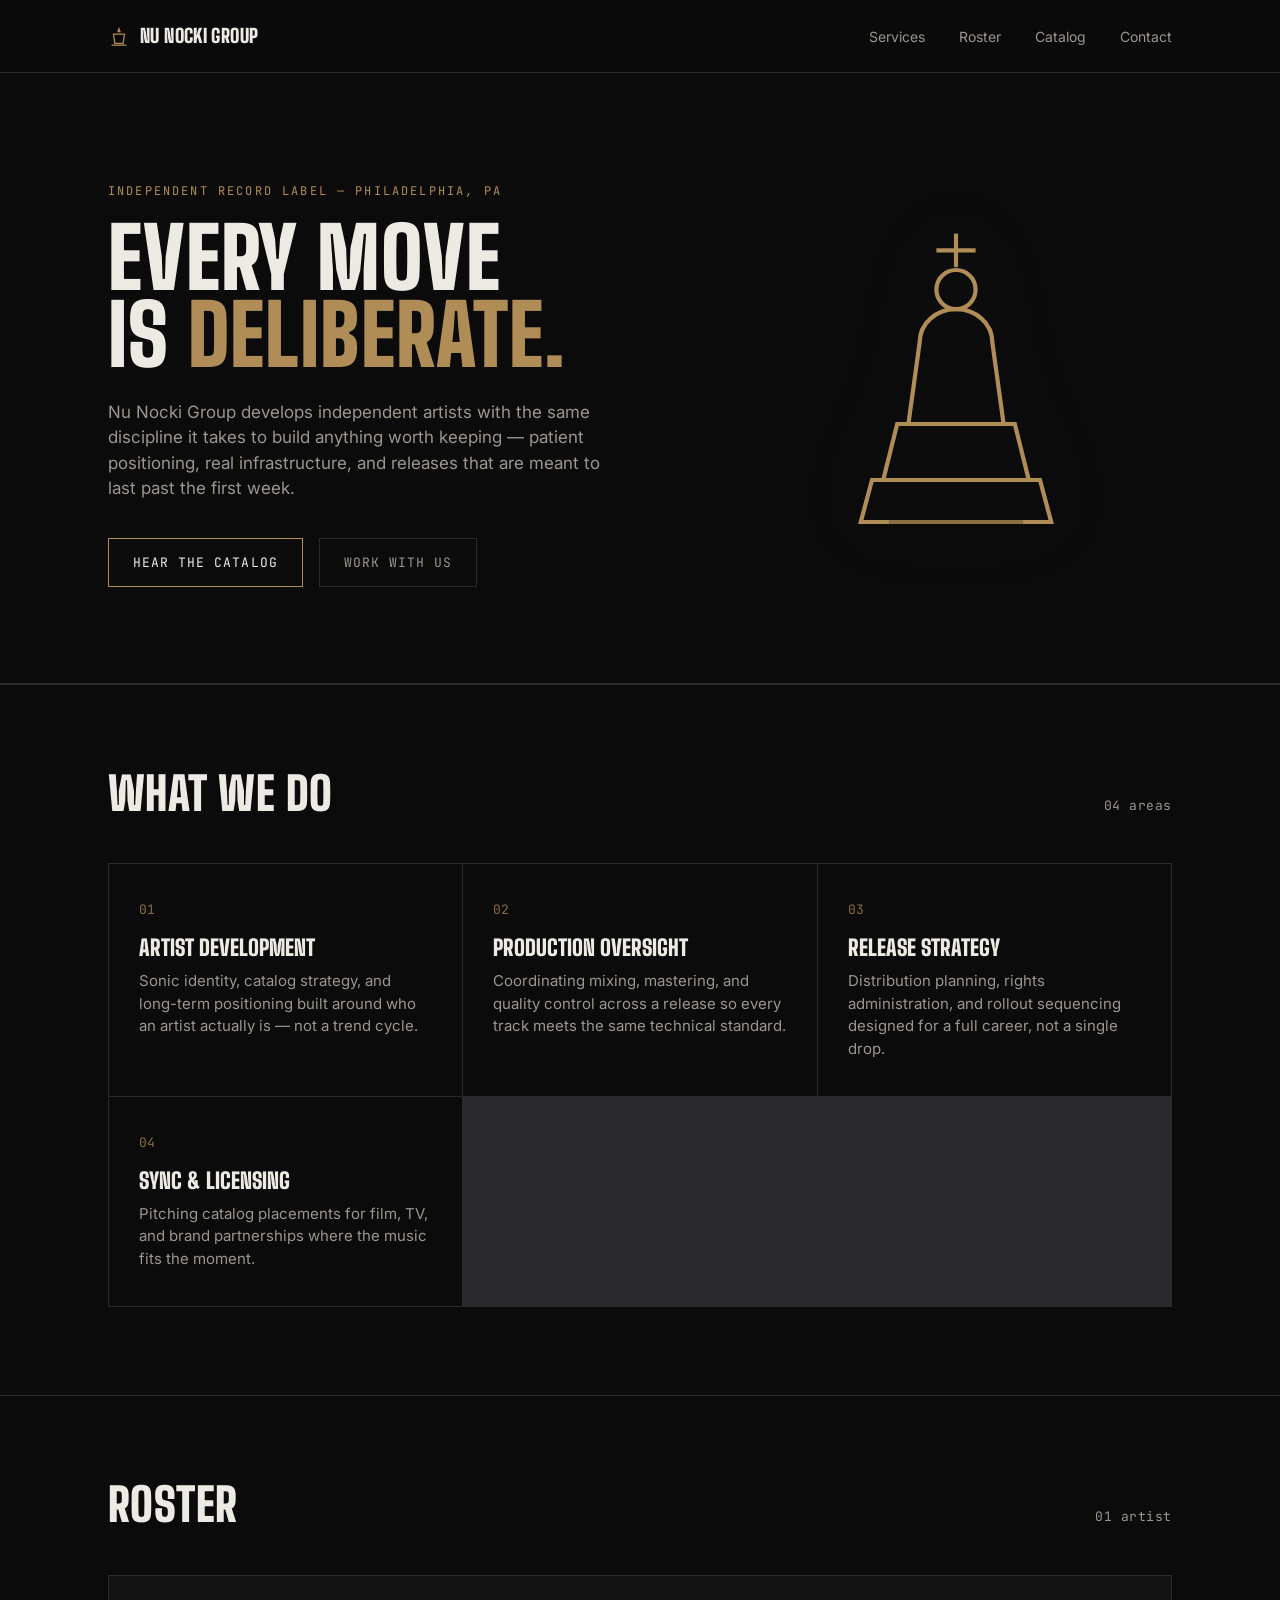
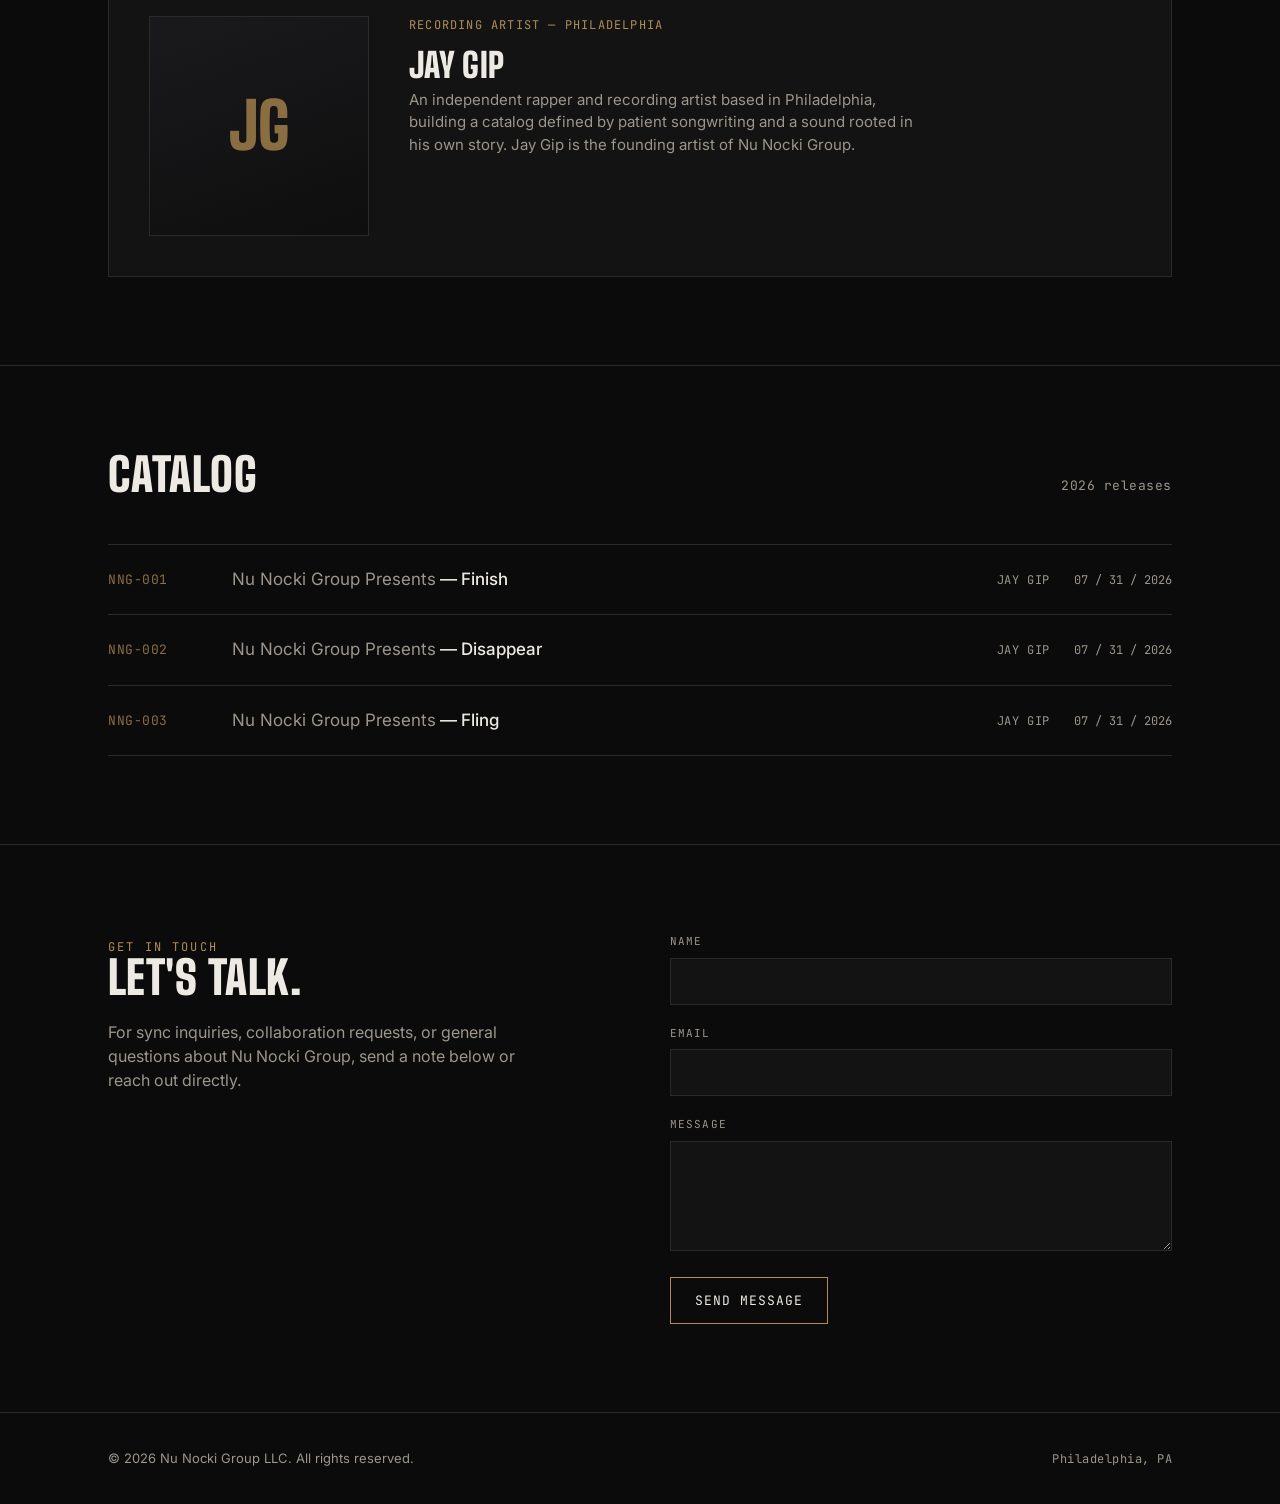
==== index.html @ f6555e81 "Rename nunockigroup.html to index.html" ====
<!DOCTYPE html>
<html lang="en">
<head>
<meta charset="UTF-8">
<meta name="viewport" content="width=device-width, initial-scale=1.0">
<title>Nu Nocki Group — Independent Record Label, Philadelphia</title>
<meta name="description" content="Nu Nocki Group is an independent record label based in Philadelphia, providing artist development, production oversight, release strategy, and sync licensing for independent hip-hop artists.">
<link rel="preconnect" href="https://fonts.googleapis.com">
<link rel="preconnect" href="https://fonts.gstatic.com" crossorigin>
<link href="https://fonts.googleapis.com/css2?family=Big+Shoulders+Display:wght@600;800;900&family=Inter:wght@400;500;600&family=JetBrains+Mono:wght@400;500&display=swap" rel="stylesheet">
<style>
  :root{
    --bg:#0b0b0c;
    --bg-raise:#131314;
    --ink:#ede9e3;
    --ink-dim:#9c968c;
    --brass:#b08d57;
    --brass-dim:#8a6e42;
    --blood:#7a1f24;
    --line:#2a2a2c;
    --max:1120px;
  }

  *{margin:0;padding:0;box-sizing:border-box;}

  html{scroll-behavior:smooth;}

  body{
    background:var(--bg);
    color:var(--ink);
    font-family:'Inter',sans-serif;
    line-height:1.5;
    -webkit-font-smoothing:antialiased;
  }

  @media (prefers-reduced-motion: reduce){
    html{scroll-behavior:auto;}
    *{animation-duration:0.01ms !important; animation-iteration-count:1 !important; transition-duration:0.01ms !important;}
  }

  a{color:inherit; text-decoration:none;}

  .wrap{max-width:var(--max); margin:0 auto; padding:0 28px;}

  .mono{font-family:'JetBrains Mono',monospace; letter-spacing:0.04em;}

  .eyebrow{
    font-family:'JetBrains Mono',monospace;
    font-size:12px;
    letter-spacing:0.18em;
    text-transform:uppercase;
    color:var(--brass);
  }

  h1,h2,h3{
    font-family:'Big Shoulders Display',sans-serif;
    font-weight:900;
    letter-spacing:0.01em;
    text-transform:uppercase;
    line-height:0.92;
  }

  /* ---------- NAV ---------- */
  header{
    position:sticky; top:0; z-index:50;
    background:rgba(11,11,12,0.88);
    backdrop-filter:blur(8px);
    border-bottom:1px solid var(--line);
  }
  nav.wrap{
    display:flex; align-items:center; justify-content:space-between;
    height:72px;
  }
  .mark{
    display:flex; align-items:center; gap:10px;
    font-family:'Big Shoulders Display',sans-serif;
    font-weight:900;
    font-size:19px;
    letter-spacing:0.02em;
    text-transform:uppercase;
  }
  .mark svg{width:22px; height:22px; flex-shrink:0;}
  .navlinks{display:flex; gap:34px; font-size:14px;}
  .navlinks a{
    color:var(--ink-dim);
    transition:color 0.2s ease;
    position:relative;
  }
  .navlinks a:hover, .navlinks a:focus-visible{color:var(--ink);}
  .navlinks a:focus-visible{outline:2px solid var(--brass); outline-offset:4px; border-radius:2px;}
  @media (max-width:720px){ .navlinks{display:none;} }

  /* ---------- HERO ---------- */
  .hero{
    position:relative;
    padding:104px 0 96px;
    overflow:hidden;
    border-bottom:1px solid var(--line);
  }
  .hero-grid{
    display:grid;
    grid-template-columns:1.15fr 0.85fr;
    gap:48px;
    align-items:center;
  }
  @media (max-width:860px){ .hero-grid{grid-template-columns:1fr;} }

  .hero h1{
    font-size:clamp(44px,7vw,84px);
    margin:18px 0 26px;
  }
  .hero h1 .accent{color:var(--brass);}

  .hero p{
    max-width:46ch;
    color:var(--ink-dim);
    font-size:17px;
  }

  .hero-cta{
    display:flex; gap:16px; margin-top:36px; flex-wrap:wrap;
  }
  .btn{
    font-family:'JetBrains Mono',monospace;
    font-size:13px;
    letter-spacing:0.08em;
    text-transform:uppercase;
    padding:14px 24px;
    border:1px solid var(--brass);
    color:var(--ink);
    background:transparent;
    transition:background 0.2s ease, color 0.2s ease;
    display:inline-block;
  }
  .btn:hover, .btn:focus-visible{background:var(--brass); color:var(--bg);}
  .btn:focus-visible{outline:2px solid var(--ink); outline-offset:3px;}
  .btn.ghost{border-color:var(--line); color:var(--ink-dim);}
  .btn.ghost:hover, .btn.ghost:focus-visible{background:var(--bg-raise); color:var(--ink); border-color:var(--ink-dim);}

  /* King glyph - signature element */
  .king-wrap{
    display:flex; align-items:center; justify-content:center;
    position:relative;
  }
  .king-wrap svg{
    width:100%; max-width:280px; height:auto;
    filter:drop-shadow(0 0 40px rgba(176,141,87,0.15));
  }
  .king-piece{
    transform-origin:50% 92%;
    animation:settle 1.4s cubic-bezier(.2,.9,.25,1) both;
  }
  @keyframes settle{
    0%{ transform:rotate(-14deg) translateY(-6px); opacity:0; }
    100%{ transform:rotate(0deg) translateY(0); opacity:1; }
  }

  /* ---------- SECTION SCAFFOLD ---------- */
  section{padding:88px 0;}
  section + section{border-top:1px solid var(--line);}
  .section-head{
    display:flex; justify-content:space-between; align-items:flex-end;
    margin-bottom:48px; gap:24px; flex-wrap:wrap;
  }
  .section-head h2{font-size:clamp(30px,4vw,46px);}
  .section-head .count{
    font-family:'JetBrains Mono',monospace;
    font-size:13px;
    color:var(--ink-dim);
  }

  /* ---------- SERVICES ---------- */
  .services{
    display:grid;
    grid-template-columns:repeat(3,1fr);
    gap:1px;
    background:var(--line);
    border:1px solid var(--line);
  }
  @media (max-width:760px){ .services{grid-template-columns:1fr;} }
  .service{
    background:var(--bg);
    padding:36px 30px;
  }
  .service .num{
    font-family:'JetBrains Mono',monospace;
    color:var(--brass-dim);
    font-size:13px;
    display:block;
    margin-bottom:18px;
  }
  .service h3{
    font-size:22px;
    margin-bottom:12px;
    letter-spacing:0;
  }
  .service p{color:var(--ink-dim); font-size:15px;}

  /* ---------- ROSTER ---------- */
  .roster-card{
    display:grid;
    grid-template-columns:220px 1fr;
    gap:40px;
    align-items:start;
    padding:40px;
    background:var(--bg-raise);
    border:1px solid var(--line);
  }
  @media (max-width:680px){ .roster-card{grid-template-columns:1fr;} }
  .avatar{
    width:100%;
    aspect-ratio:1;
    background:linear-gradient(160deg,#1a1a1c,#0e0e0f);
    border:1px solid var(--line);
    display:flex; align-items:center; justify-content:center;
  }
  .avatar span{
    font-family:'Big Shoulders Display',sans-serif;
    font-weight:900;
    font-size:64px;
    color:var(--brass-dim);
  }
  .roster-card h3{font-size:34px; margin-bottom:8px;}
  .roster-tag{
    font-family:'JetBrains Mono',monospace;
    font-size:12px;
    color:var(--brass);
    letter-spacing:0.1em;
    text-transform:uppercase;
    margin-bottom:16px;
    display:block;
  }
  .roster-card p{color:var(--ink-dim); font-size:15px; max-width:56ch;}

  /* ---------- CATALOG ---------- */
  .catalog-row{
    display:grid;
    grid-template-columns:100px 1fr auto auto;
    gap:24px;
    align-items:center;
    padding:22px 0;
    border-bottom:1px solid var(--line);
  }
  .catalog-row:first-of-type{border-top:1px solid var(--line);}
  @media (max-width:640px){
    .catalog-row{grid-template-columns:1fr; gap:6px; padding:20px 0;}
    .catalog-row .cat-num{order:1;}
    .catalog-row .cat-title{order:2;}
    .catalog-row .cat-meta{order:3;}
    .catalog-row .cat-date{order:4;}
  }
  .cat-num{
    font-family:'JetBrains Mono',monospace;
    color:var(--brass-dim);
    font-size:13px;
  }
  .cat-title{font-size:17px; font-weight:500;}
  .cat-title .presents{color:var(--ink-dim); font-weight:400;}
  .cat-meta{
    font-family:'JetBrains Mono',monospace;
    font-size:12px;
    color:var(--ink-dim);
    text-transform:uppercase;
    letter-spacing:0.05em;
  }
  .cat-date{
    font-family:'JetBrains Mono',monospace;
    font-size:12px;
    color:var(--ink-dim);
    white-space:nowrap;
  }

  /* ---------- CONTACT ---------- */
  .contact-inner{
    display:grid;
    grid-template-columns:1fr 1fr;
    gap:60px;
  }
  @media (max-width:760px){ .contact-inner{grid-template-columns:1fr;} }
  .contact-inner h2{font-size:clamp(30px,4vw,46px); margin-bottom:20px;}
  .contact-inner > div:first-child p{color:var(--ink-dim); max-width:44ch;}
  .field{margin-bottom:20px;}
  .field label{
    display:block;
    font-family:'JetBrains Mono',monospace;
    font-size:11px;
    letter-spacing:0.1em;
    text-transform:uppercase;
    color:var(--ink-dim);
    margin-bottom:8px;
  }
  .field input, .field textarea{
    width:100%;
    background:var(--bg-raise);
    border:1px solid var(--line);
    color:var(--ink);
    padding:13px 14px;
    font-family:'Inter',sans-serif;
    font-size:15px;
  }
  .field input:focus, .field textarea:focus{
    outline:none; border-color:var(--brass);
  }
  .field textarea{resize:vertical; min-height:110px;}

  /* ---------- FOOTER ---------- */
  footer{
    border-top:1px solid var(--line);
    padding:36px 0;
  }
  footer .wrap{
    display:flex; justify-content:space-between; align-items:center;
    flex-wrap:wrap; gap:12px;
  }
  footer p{font-size:13px; color:var(--ink-dim);}
  footer .mono{font-size:12px; color:var(--ink-dim);}

  /* scroll reveal */
  .reveal{
    opacity:0; transform:translateY(18px);
    transition:opacity 0.7s ease, transform 0.7s ease;
  }
  .reveal.in{opacity:1; transform:translateY(0);}
</style>
</head>
<body>

<header>
  <nav class="wrap">
    <div class="mark">
      <svg viewBox="0 0 24 24" fill="none" xmlns="http://www.w3.org/2000/svg" aria-hidden="true">
        <path d="M12 2L14 8H10L12 2Z" fill="#b08d57"/>
        <path d="M6 10H18L16.5 20H7.5L6 10Z" stroke="#b08d57" stroke-width="1.4"/>
        <path d="M4 22H20" stroke="#b08d57" stroke-width="1.4"/>
      </svg>
      Nu Nocki Group
    </div>
    <div class="navlinks">
      <a href="#services">Services</a>
      <a href="#roster">Roster</a>
      <a href="#catalog">Catalog</a>
      <a href="#contact">Contact</a>
    </div>
  </nav>
</header>

<section class="hero">
  <div class="wrap hero-grid">
    <div>
      <span class="eyebrow">Independent Record Label — Philadelphia, PA</span>
      <h1>Every move<br>is <span class="accent">deliberate.</span></h1>
      <p>Nu Nocki Group develops independent artists with the same discipline it takes to build anything worth keeping — patient positioning, real infrastructure, and releases that are meant to last past the first week.</p>
      <div class="hero-cta">
        <a href="#catalog" class="btn">Hear the catalog</a>
        <a href="#contact" class="btn ghost">Work with us</a>
      </div>
    </div>
    <div class="king-wrap">
      <svg class="king-piece" viewBox="0 0 200 240" fill="none" xmlns="http://www.w3.org/2000/svg" aria-hidden="true">
        <path d="M100 14V38" stroke="#b08d57" stroke-width="3"/>
        <path d="M86 26H114" stroke="#b08d57" stroke-width="3"/>
        <circle cx="100" cy="54" r="14" stroke="#b08d57" stroke-width="3"/>
        <path d="M74 92C74 78 86 68 100 68C114 68 126 78 126 92L134 150H66L74 92Z" stroke="#b08d57" stroke-width="3"/>
        <path d="M58 150H142L152 190H48L58 150Z" stroke="#b08d57" stroke-width="3"/>
        <path d="M40 190H160L168 220H32L40 190Z" stroke="#b08d57" stroke-width="3"/>
        <path d="M52 220H148" stroke="#8a6e42" stroke-width="3"/>
      </svg>
    </div>
  </div>
</section>

<section id="services">
  <div class="wrap">
    <div class="section-head reveal">
      <h2>What we do</h2>
      <span class="count mono">04 areas</span>
    </div>
    <div class="services reveal">
      <div class="service">
        <span class="num">01</span>
        <h3>Artist Development</h3>
        <p>Sonic identity, catalog strategy, and long-term positioning built around who an artist actually is — not a trend cycle.</p>
      </div>
      <div class="service">
        <span class="num">02</span>
        <h3>Production Oversight</h3>
        <p>Coordinating mixing, mastering, and quality control across a release so every track meets the same technical standard.</p>
      </div>
      <div class="service">
        <span class="num">03</span>
        <h3>Release Strategy</h3>
        <p>Distribution planning, rights administration, and rollout sequencing designed for a full career, not a single drop.</p>
      </div>
      <div class="service">
        <span class="num">04</span>
        <h3>Sync &amp; Licensing</h3>
        <p>Pitching catalog placements for film, TV, and brand partnerships where the music fits the moment.</p>
      </div>
    </div>
  </div>
</section>

<section id="roster">
  <div class="wrap">
    <div class="section-head reveal">
      <h2>Roster</h2>
      <span class="count mono">01 artist</span>
    </div>
    <div class="roster-card reveal">
      <div class="avatar"><span>JG</span></div>
      <div>
        <span class="roster-tag">Recording Artist — Philadelphia</span>
        <h3>Jay Gip</h3>
        <p>An independent rapper and recording artist based in Philadelphia, building a catalog defined by patient songwriting and a sound rooted in his own story. Jay Gip is the founding artist of Nu Nocki Group.</p>
      </div>
    </div>
  </div>
</section>

<section id="catalog">
  <div class="wrap">
    <div class="section-head reveal">
      <h2>Catalog</h2>
      <span class="count mono">2026 releases</span>
    </div>
    <div class="reveal">
      <div class="catalog-row">
        <span class="cat-num mono">NNG-001</span>
        <span class="cat-title"><span class="presents">Nu Nocki Group Presents</span> — Finish</span>
        <span class="cat-meta">Jay Gip</span>
        <span class="cat-date">07 / 31 / 2026</span>
      </div>
      <div class="catalog-row">
        <span class="cat-num mono">NNG-002</span>
        <span class="cat-title"><span class="presents">Nu Nocki Group Presents</span> — Disappear</span>
        <span class="cat-meta">Jay Gip</span>
        <span class="cat-date">07 / 31 / 2026</span>
      </div>
      <div class="catalog-row">
        <span class="cat-num mono">NNG-003</span>
        <span class="cat-title"><span class="presents">Nu Nocki Group Presents</span> — Fling</span>
        <span class="cat-meta">Jay Gip</span>
        <span class="cat-date">07 / 31 / 2026</span>
      </div>
    </div>
  </div>
</section>

<section id="contact">
  <div class="wrap contact-inner">
    <div class="reveal">
      <span class="eyebrow">Get in touch</span>
      <h2>Let's talk.</h2>
      <p>For sync inquiries, collaboration requests, or general questions about Nu Nocki Group, send a note below or reach out directly.</p>
    </div>
    <form class="reveal" onsubmit="event.preventDefault(); this.querySelector('button').textContent='Sent';">
      <div class="field">
        <label for="name">Name</label>
        <input id="name" type="text" required>
      </div>
      <div class="field">
        <label for="email">Email</label>
        <input id="email" type="email" required>
      </div>
      <div class="field">
        <label for="message">Message</label>
        <textarea id="message" required></textarea>
      </div>
      <button type="submit" class="btn">Send message</button>
    </form>
  </div>
</section>

<footer>
  <div class="wrap">
    <p>&copy; 2026 Nu Nocki Group LLC. All rights reserved.</p>
    <span class="mono">Philadelphia, PA</span>
  </div>
</footer>

<script>
  const revealEls = document.querySelectorAll('.reveal');
  const io = new IntersectionObserver((entries) => {
    entries.forEach(e => { if(e.isIntersecting){ e.target.classList.add('in'); io.unobserve(e.target); } });
  }, { threshold: 0.12 });
  revealEls.forEach(el => io.observe(el));
</script>

</body>
</html>
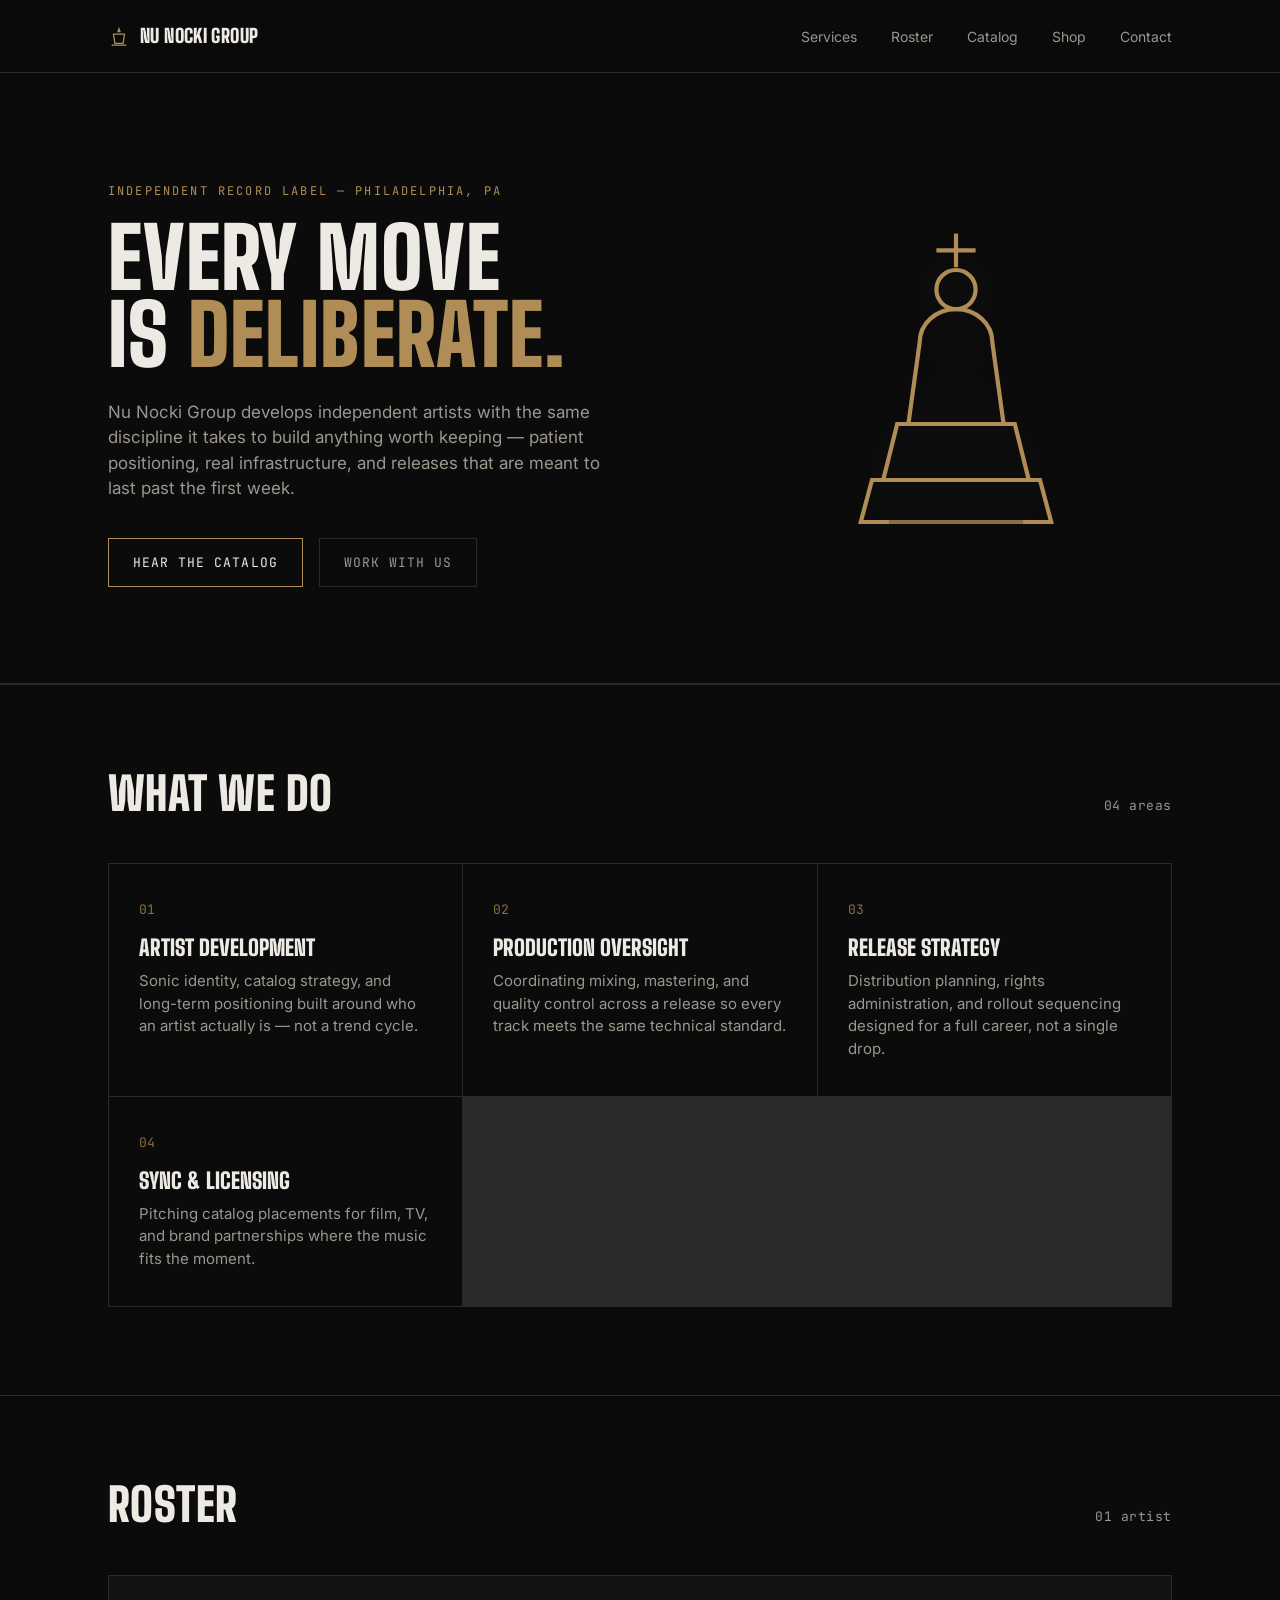
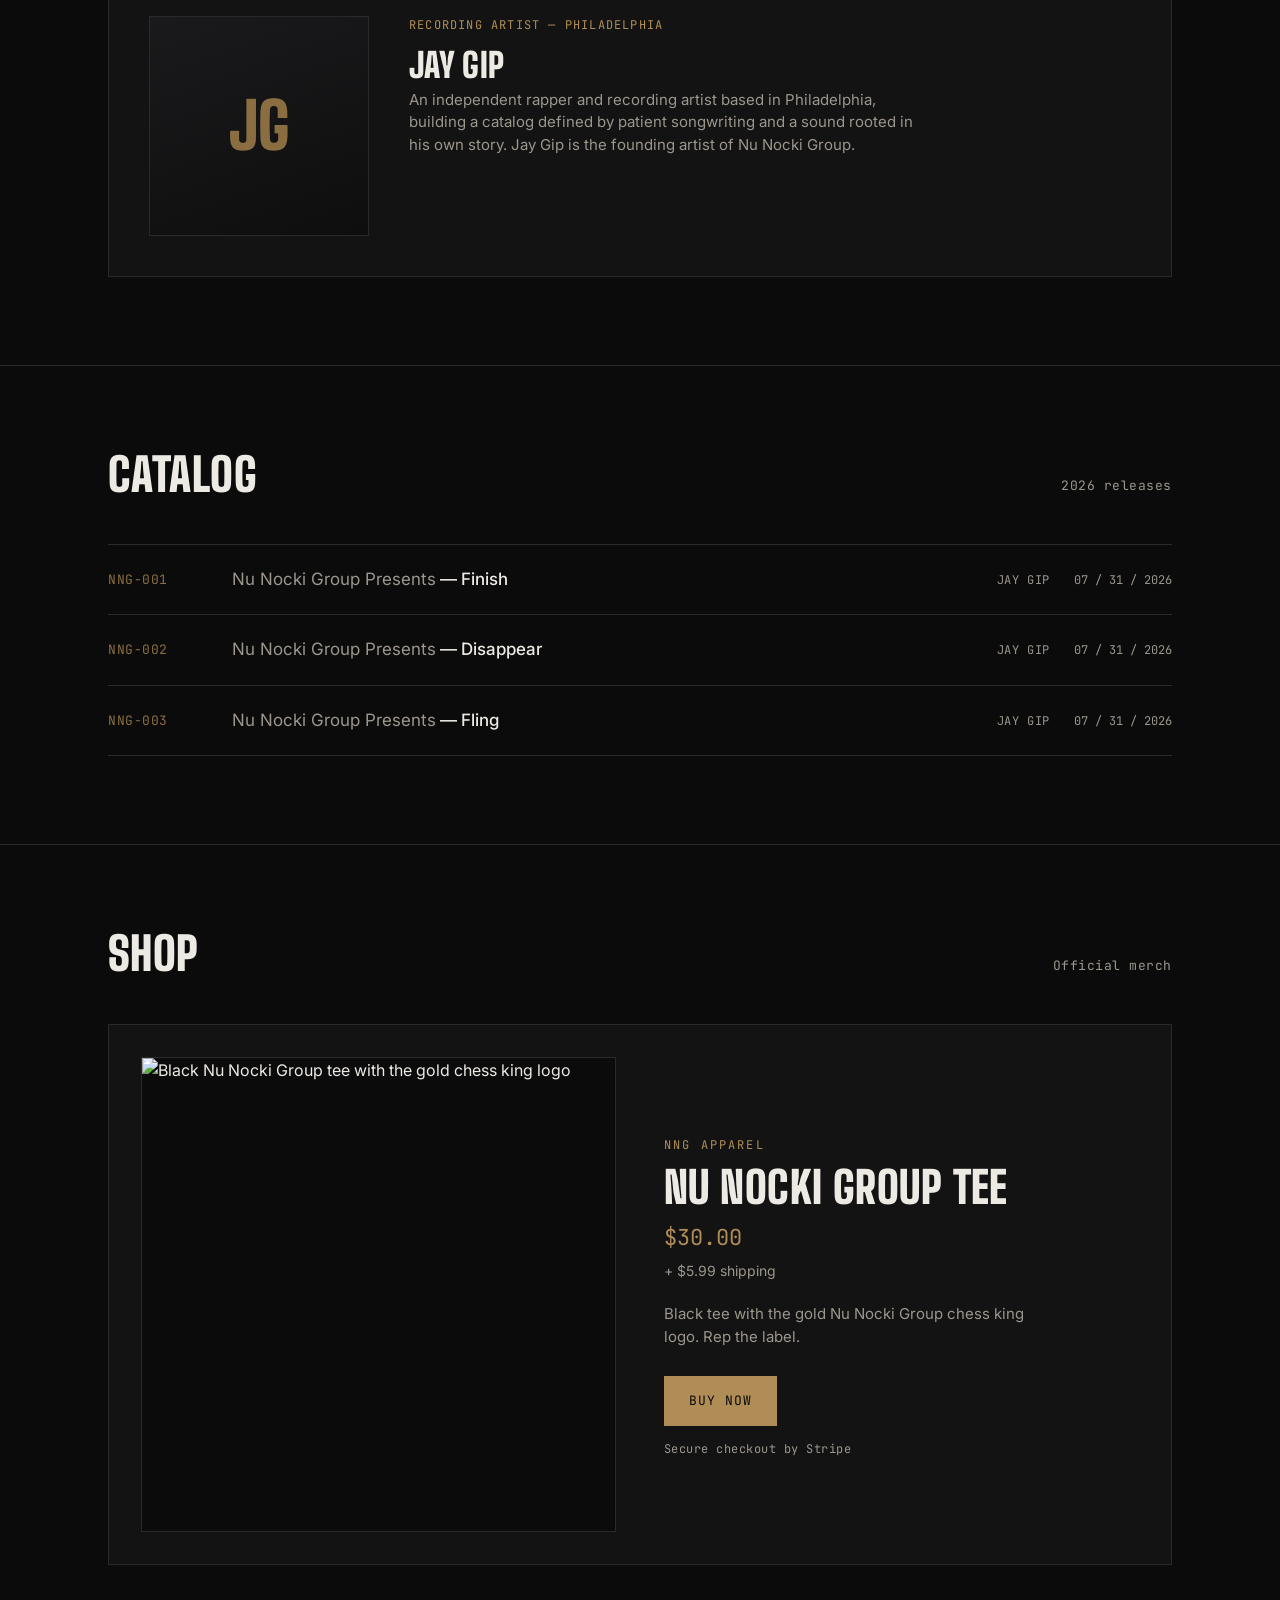
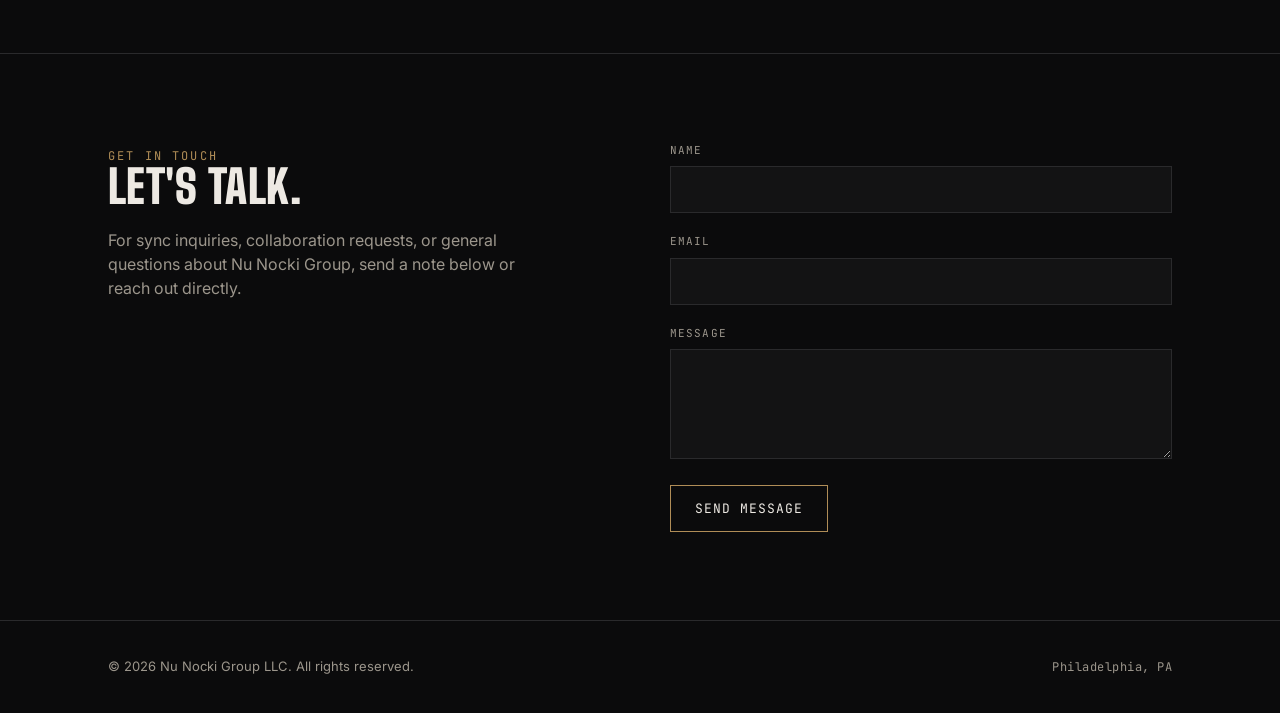
==== commit 42b73f79: "Add Shop section with Nu Nocki Group Tee and Stripe buy button Co-Authored-By: Claude Opus 5.5 <nore" ====
--- a/index.html
+++ b/index.html
@@ -270,6 +270,22 @@
     white-space:nowrap;
   }
 
+  /* ---------- SHOP ---------- */
+  .product{
+    display:grid; grid-template-columns:1fr 1fr; gap:48px; align-items:center;
+    background:var(--bg-raise); border:1px solid var(--line); padding:32px;
+  }
+  @media (max-width:760px){ .product{grid-template-columns:1fr; gap:28px; padding:20px;} }
+  .product-img{aspect-ratio:1/1; background:var(--bg); border:1px solid var(--line); overflow:hidden;}
+  .product-img img{width:100%; height:100%; object-fit:cover; display:block;}
+  .product h3{font-size:clamp(30px,4vw,44px); margin:12px 0 14px;}
+  .product .price{font-family:'JetBrains Mono',monospace; font-size:22px; color:var(--brass); margin-bottom:6px;}
+  .product .ship{color:var(--ink-dim); font-size:14px; margin-bottom:22px;}
+  .product p.desc{color:var(--ink-dim); font-size:15px; max-width:44ch; margin-bottom:28px;}
+  .product .btn{background:var(--brass); color:var(--bg);}
+  .product .btn:hover, .product .btn:focus-visible{background:var(--ink); border-color:var(--ink);}
+  .secure{display:block; margin-top:14px; font-size:12px; color:var(--ink-dim);}
+
   /* ---------- CONTACT ---------- */
   .contact-inner{
     display:grid;
@@ -339,6 +355,7 @@
       <a href="#services">Services</a>
       <a href="#roster">Roster</a>
       <a href="#catalog">Catalog</a>
+      <a href="#shop">Shop</a>
       <a href="#contact">Contact</a>
     </div>
   </nav>
@@ -446,6 +463,29 @@
   </div>
 </section>
 
+<section id="shop">
+  <div class="wrap">
+    <div class="section-head reveal">
+      <h2>Shop</h2>
+      <span class="count mono">Official merch</span>
+    </div>
+    <div class="product reveal">
+      <div class="product-img">
+        <img src="shop/nng-tee.jpg" alt="Black Nu Nocki Group tee with the gold chess king logo" loading="lazy">
+      </div>
+      <div>
+        <span class="eyebrow">NNG Apparel</span>
+        <h3>Nu Nocki Group Tee</h3>
+        <div class="price">$30.00</div>
+        <div class="ship">+ $5.99 shipping</div>
+        <p class="desc">Black tee with the gold Nu Nocki Group chess king logo. Rep the label.</p>
+        <a class="btn" href="https://buy.stripe.com/9B6eVeaRZdkNbvOcCH0x200" target="_blank" rel="noopener">Buy now</a>
+        <span class="secure mono">Secure checkout by Stripe</span>
+      </div>
+    </div>
+  </div>
+</section>
+
 <section id="contact">
   <div class="wrap contact-inner">
     <div class="reveal">
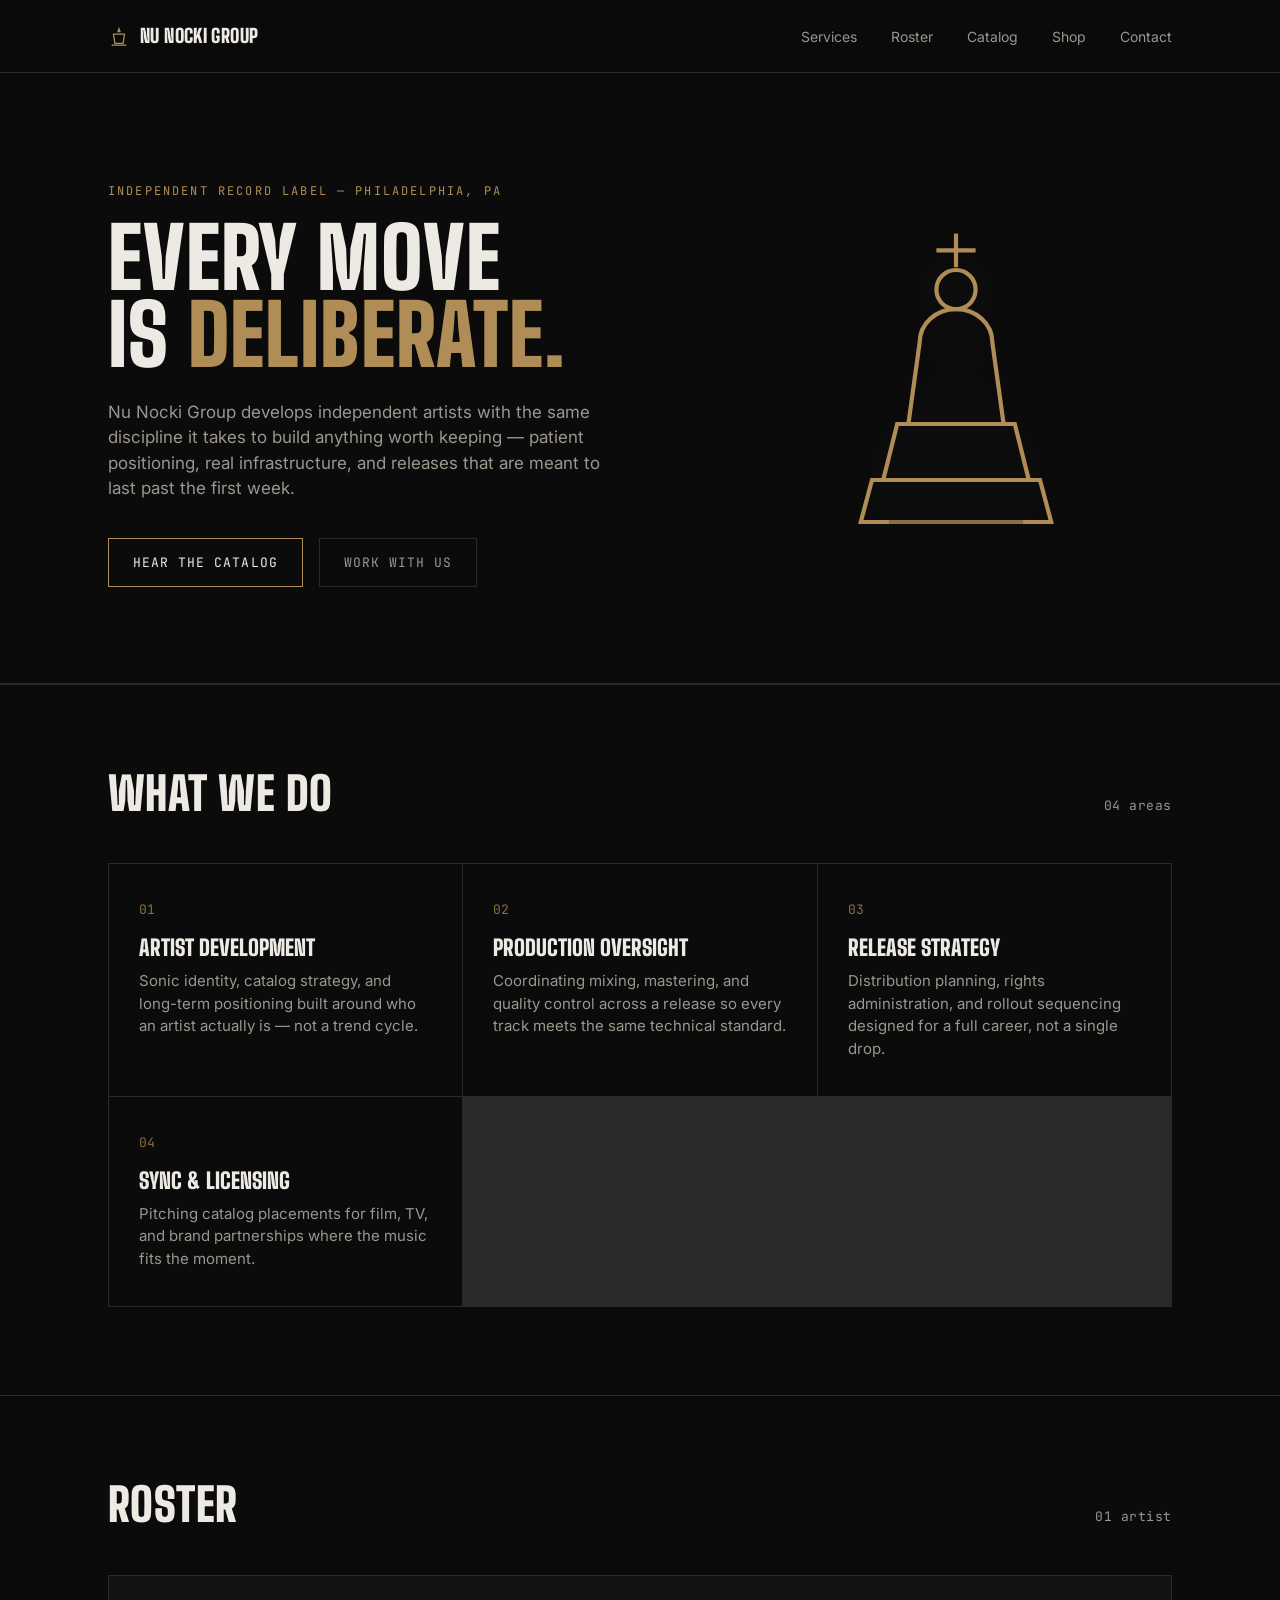
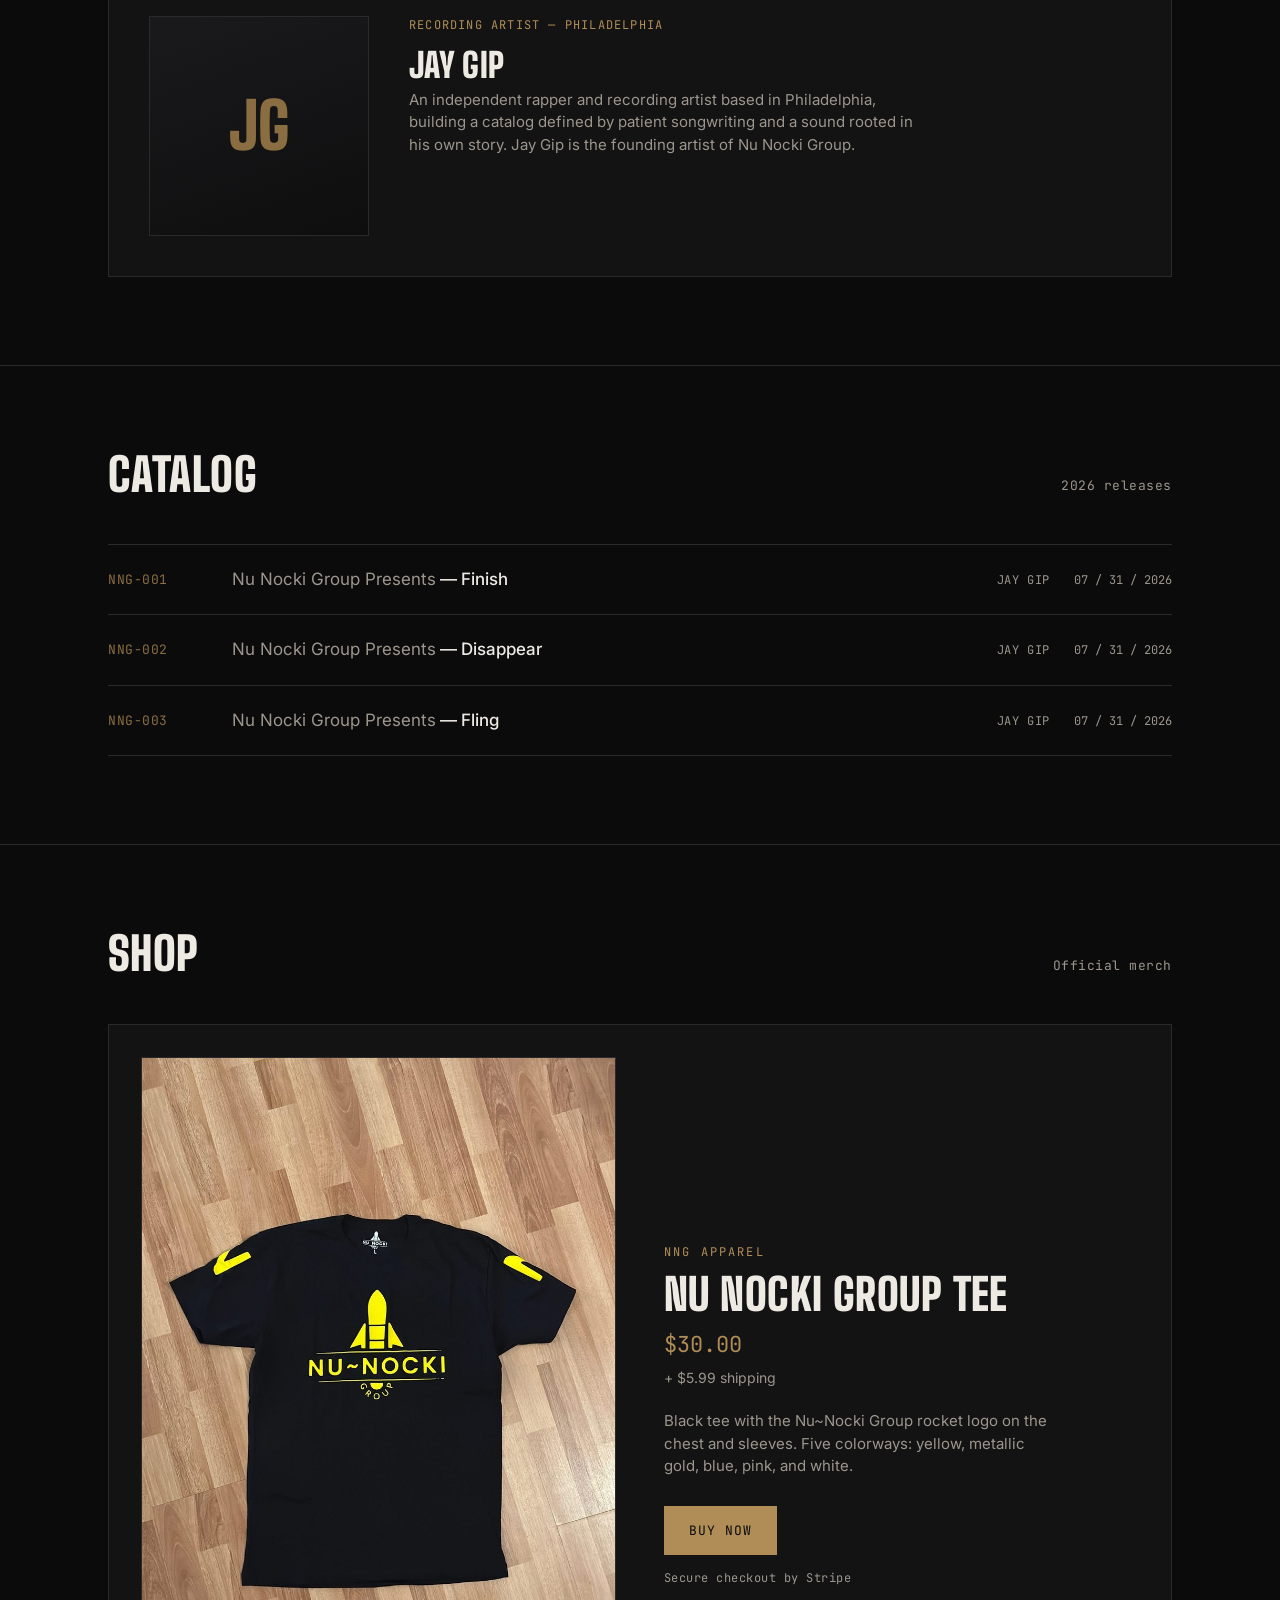
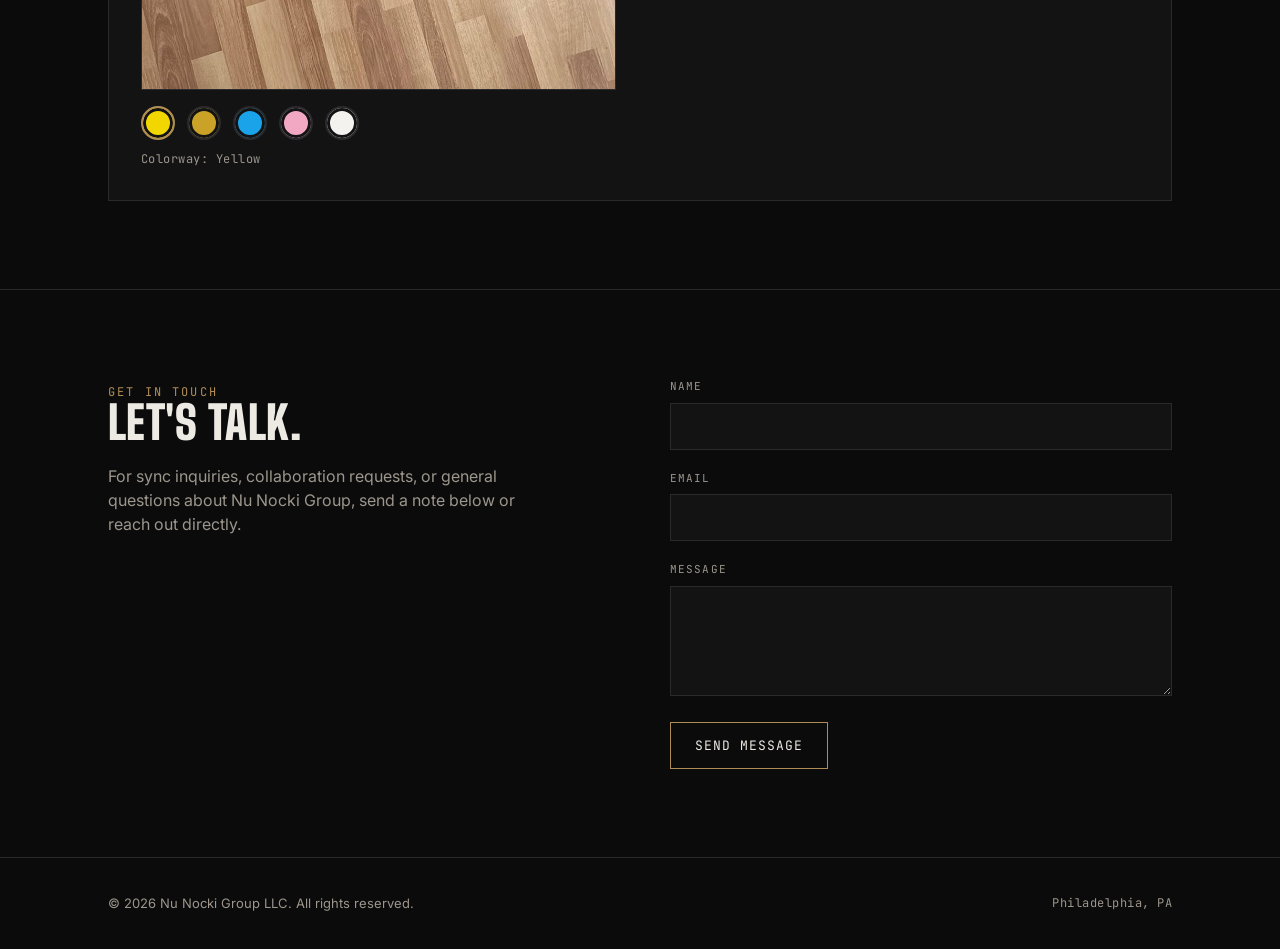
==== commit 91fbf550: "Add shirt photos and colorway picker to Shop Co-Authored-By: Claude Opus 5.5 <noreply@anthropic.com>" ====
--- a/index.html
+++ b/index.html
@@ -276,7 +276,7 @@
     background:var(--bg-raise); border:1px solid var(--line); padding:32px;
   }
   @media (max-width:760px){ .product{grid-template-columns:1fr; gap:28px; padding:20px;} }
-  .product-img{aspect-ratio:1/1; background:var(--bg); border:1px solid var(--line); overflow:hidden;}
+  .product-img{aspect-ratio:3/4; background:var(--bg); border:1px solid var(--line); overflow:hidden;}
   .product-img img{width:100%; height:100%; object-fit:cover; display:block;}
   .product h3{font-size:clamp(30px,4vw,44px); margin:12px 0 14px;}
   .product .price{font-family:'JetBrains Mono',monospace; font-size:22px; color:var(--brass); margin-bottom:6px;}
@@ -284,6 +284,11 @@
   .product p.desc{color:var(--ink-dim); font-size:15px; max-width:44ch; margin-bottom:28px;}
   .product .btn{background:var(--brass); color:var(--bg);}
   .product .btn:hover, .product .btn:focus-visible{background:var(--ink); border-color:var(--ink);}
+  .swatches{display:flex; gap:12px; margin-top:16px; flex-wrap:wrap;}
+  .swatch{width:34px; height:34px; border-radius:50%; background:var(--c); border:2px solid var(--line); cursor:pointer; box-shadow:inset 0 0 0 3px var(--bg-raise); transition:border-color 0.2s ease;}
+  .swatch.on, .swatch:hover{border-color:var(--brass);}
+  .swatch:focus-visible{outline:2px solid var(--ink); outline-offset:3px;}
+  .swatch-label{margin-top:10px; font-size:12px; color:var(--ink-dim);}
   .secure{display:block; margin-top:14px; font-size:12px; color:var(--ink-dim);}
 
   /* ---------- CONTACT ---------- */
@@ -470,15 +475,25 @@
       <span class="count mono">Official merch</span>
     </div>
     <div class="product reveal">
-      <div class="product-img">
-        <img src="shop/nng-tee.jpg" alt="Black Nu Nocki Group tee with the gold chess king logo" loading="lazy">
+      <div class="product-media">
+        <div class="product-img">
+          <img id="teeMain" src="shop/tee-yellow.jpg" alt="Black Nu Nocki Group tee with yellow rocket logo" loading="lazy">
+        </div>
+        <div class="swatches" role="group" aria-label="Colorway">
+          <button type="button" class="swatch on" data-img="shop/tee-yellow.jpg" data-name="Yellow" style="--c:#f2d600" aria-label="Yellow" aria-pressed="true"></button>
+          <button type="button" class="swatch" data-img="shop/tee-gold.jpg" data-name="Metallic Gold" style="--c:#c9a227" aria-label="Metallic Gold" aria-pressed="false"></button>
+          <button type="button" class="swatch" data-img="shop/tee-blue.jpg" data-name="Blue" style="--c:#1aa3e8" aria-label="Blue" aria-pressed="false"></button>
+          <button type="button" class="swatch" data-img="shop/tee-pink.jpg" data-name="Pink" style="--c:#f2a7c3" aria-label="Pink" aria-pressed="false"></button>
+          <button type="button" class="swatch" data-img="shop/tee-white.jpg" data-name="White" style="--c:#f4f2ee" aria-label="White" aria-pressed="false"></button>
+        </div>
+        <div class="swatch-label mono">Colorway: <span id="teeColor">Yellow</span></div>
       </div>
       <div>
         <span class="eyebrow">NNG Apparel</span>
         <h3>Nu Nocki Group Tee</h3>
         <div class="price">$30.00</div>
         <div class="ship">+ $5.99 shipping</div>
-        <p class="desc">Black tee with the gold Nu Nocki Group chess king logo. Rep the label.</p>
+        <p class="desc">Black tee with the Nu~Nocki Group rocket logo on the chest and sleeves. Five colorways: yellow, metallic gold, blue, pink, and white.</p>
         <a class="btn" href="https://buy.stripe.com/9B6eVeaRZdkNbvOcCH0x200" target="_blank" rel="noopener">Buy now</a>
         <span class="secure mono">Secure checkout by Stripe</span>
       </div>
@@ -524,6 +539,15 @@
     entries.forEach(e => { if(e.isIntersecting){ e.target.classList.add('in'); io.unobserve(e.target); } });
   }, { threshold: 0.12 });
   revealEls.forEach(el => io.observe(el));
+  const teeMain = document.getElementById('teeMain');
+  const teeColor = document.getElementById('teeColor');
+  document.querySelectorAll('.swatch').forEach(b => b.addEventListener('click', () => {
+    document.querySelectorAll('.swatch').forEach(x => { x.classList.remove('on'); x.setAttribute('aria-pressed','false'); });
+    b.classList.add('on'); b.setAttribute('aria-pressed','true');
+    teeMain.src = b.dataset.img;
+    teeMain.alt = 'Black Nu Nocki Group tee with ' + b.dataset.name.toLowerCase() + ' rocket logo';
+    teeColor.textContent = b.dataset.name;
+  }));
 </script>
 
 </body>
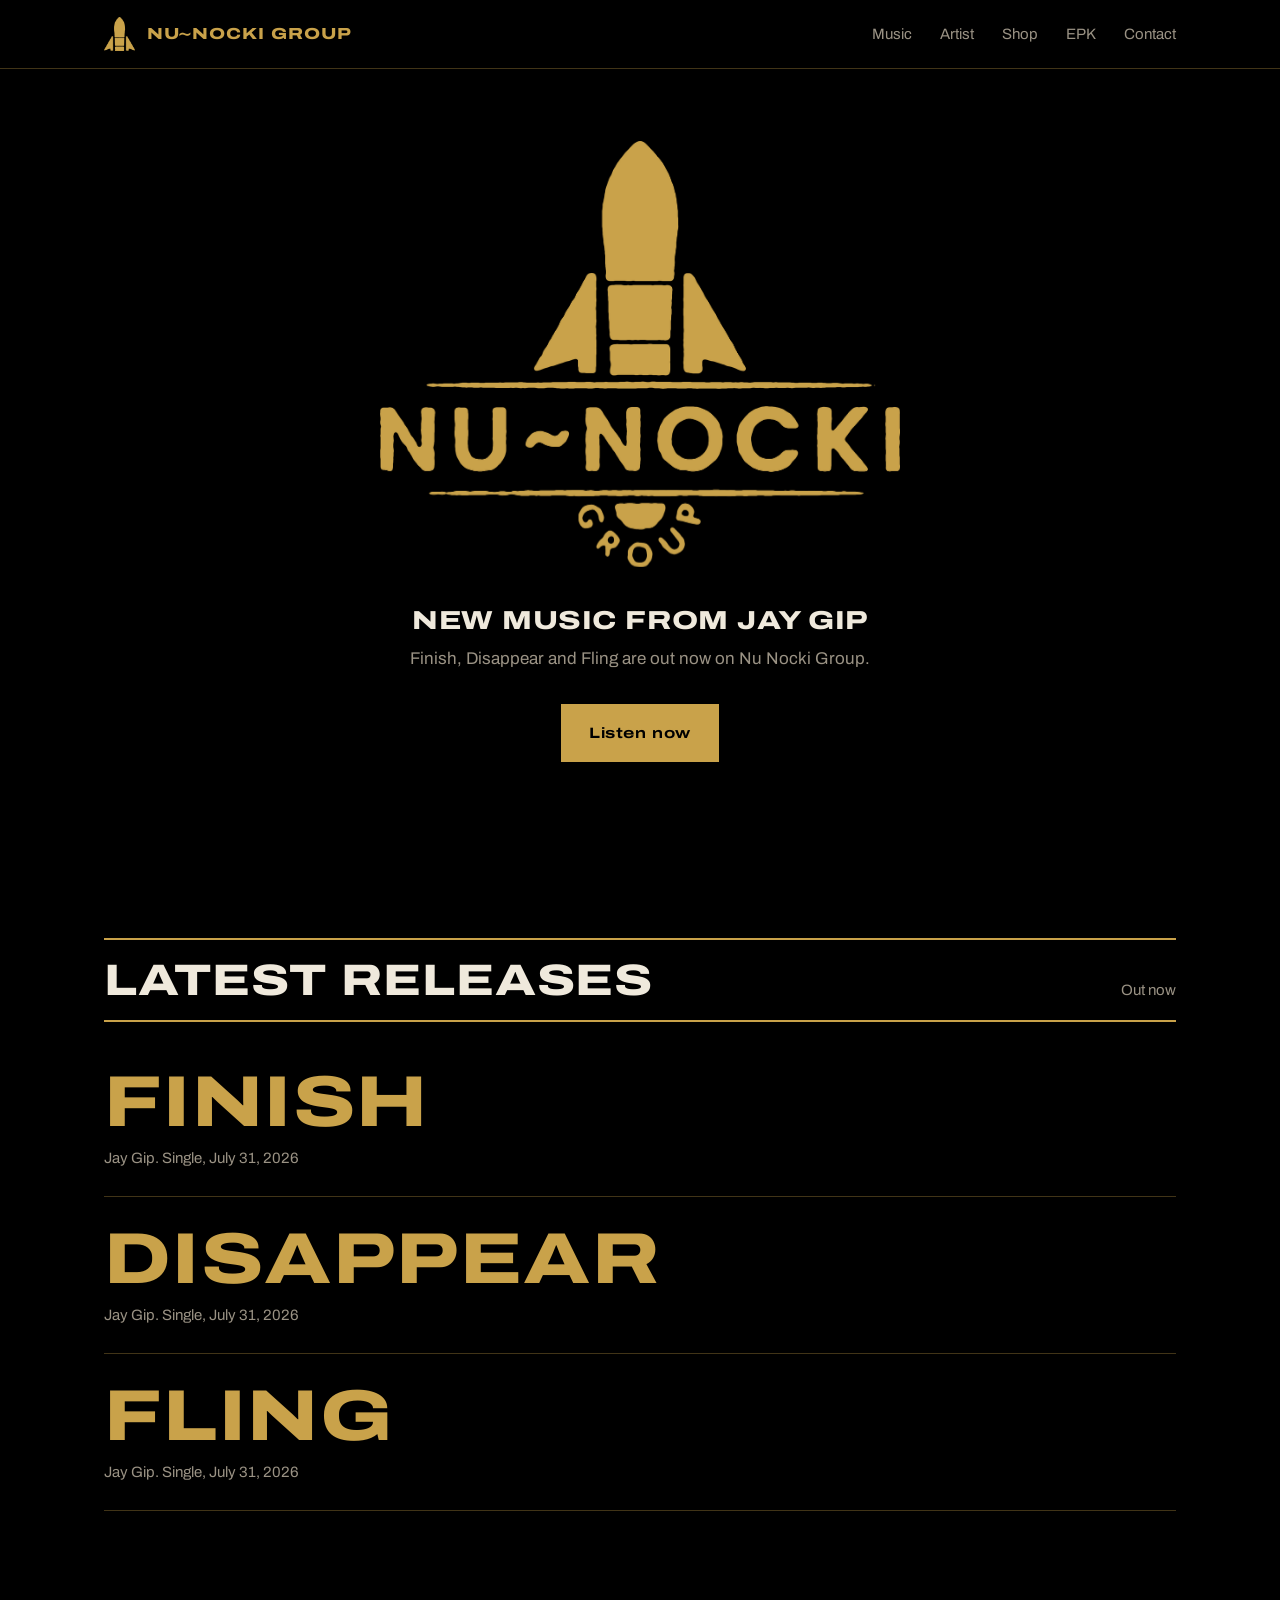
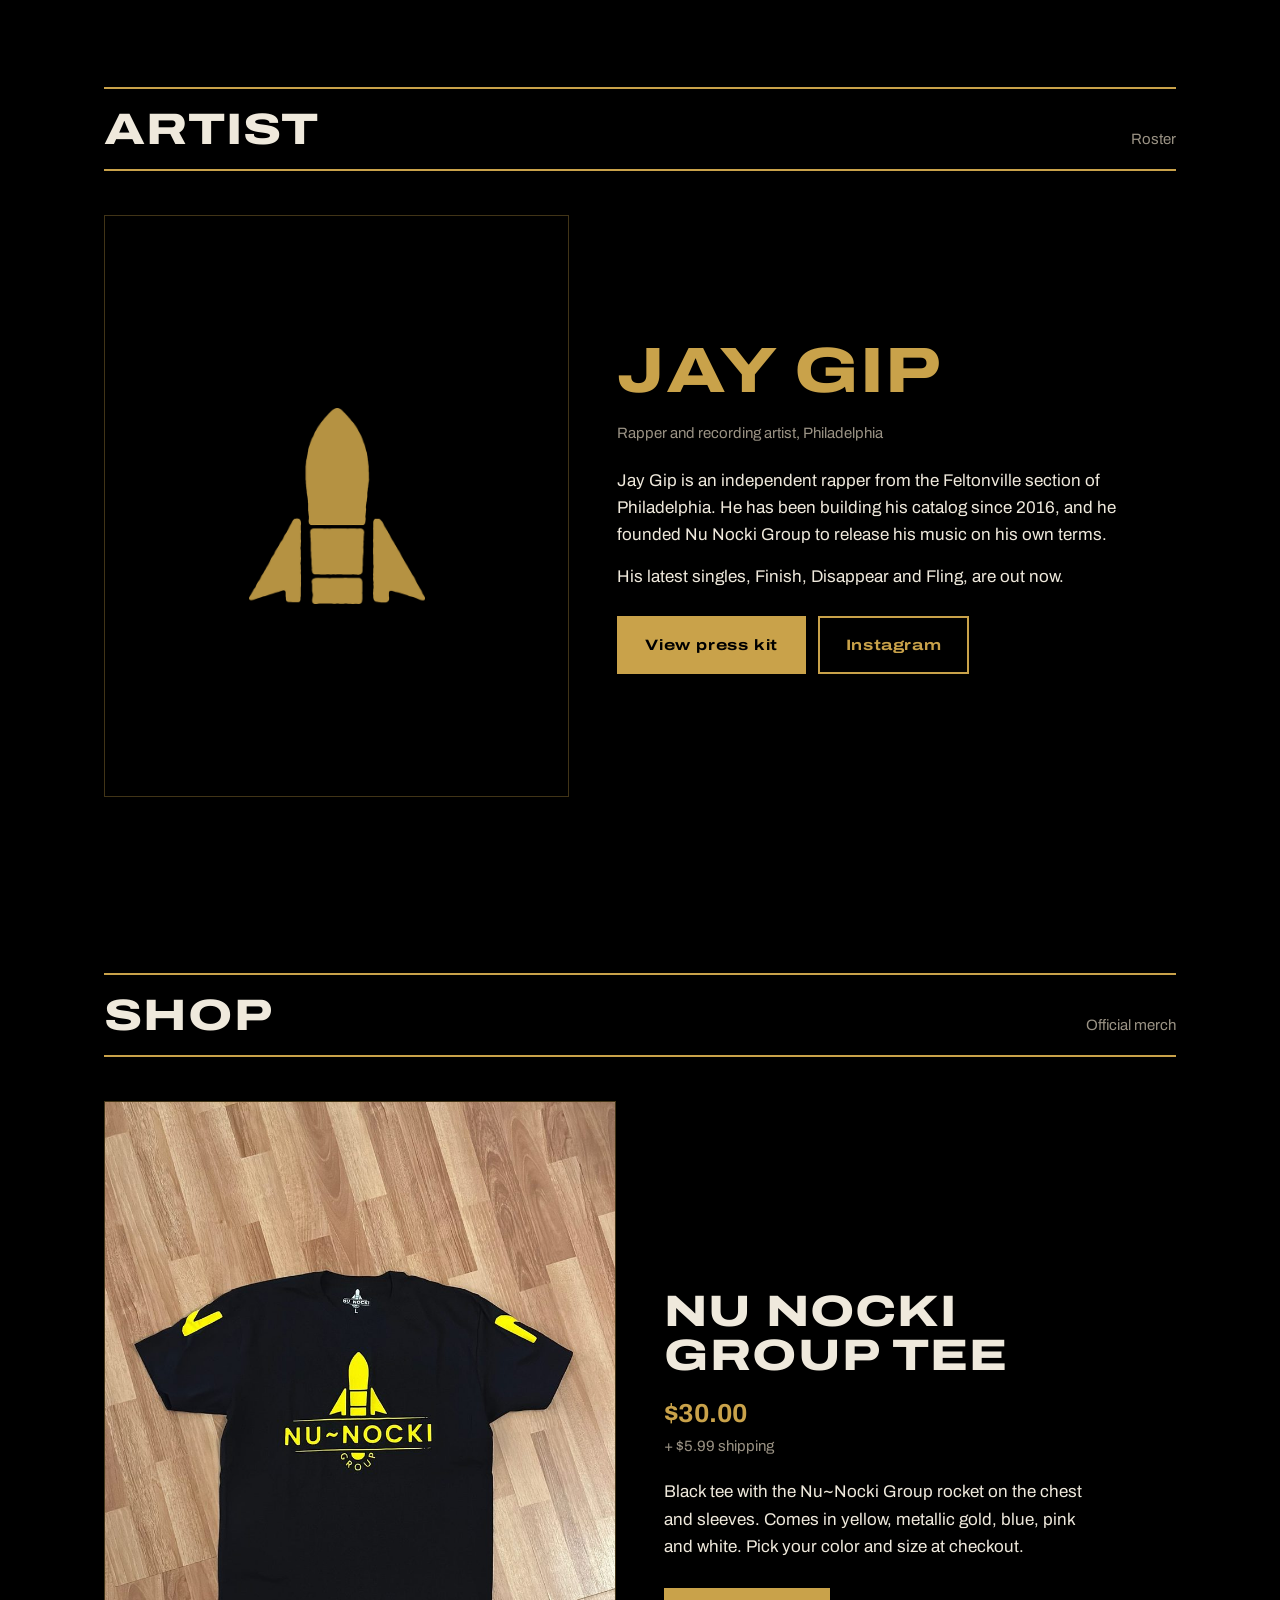
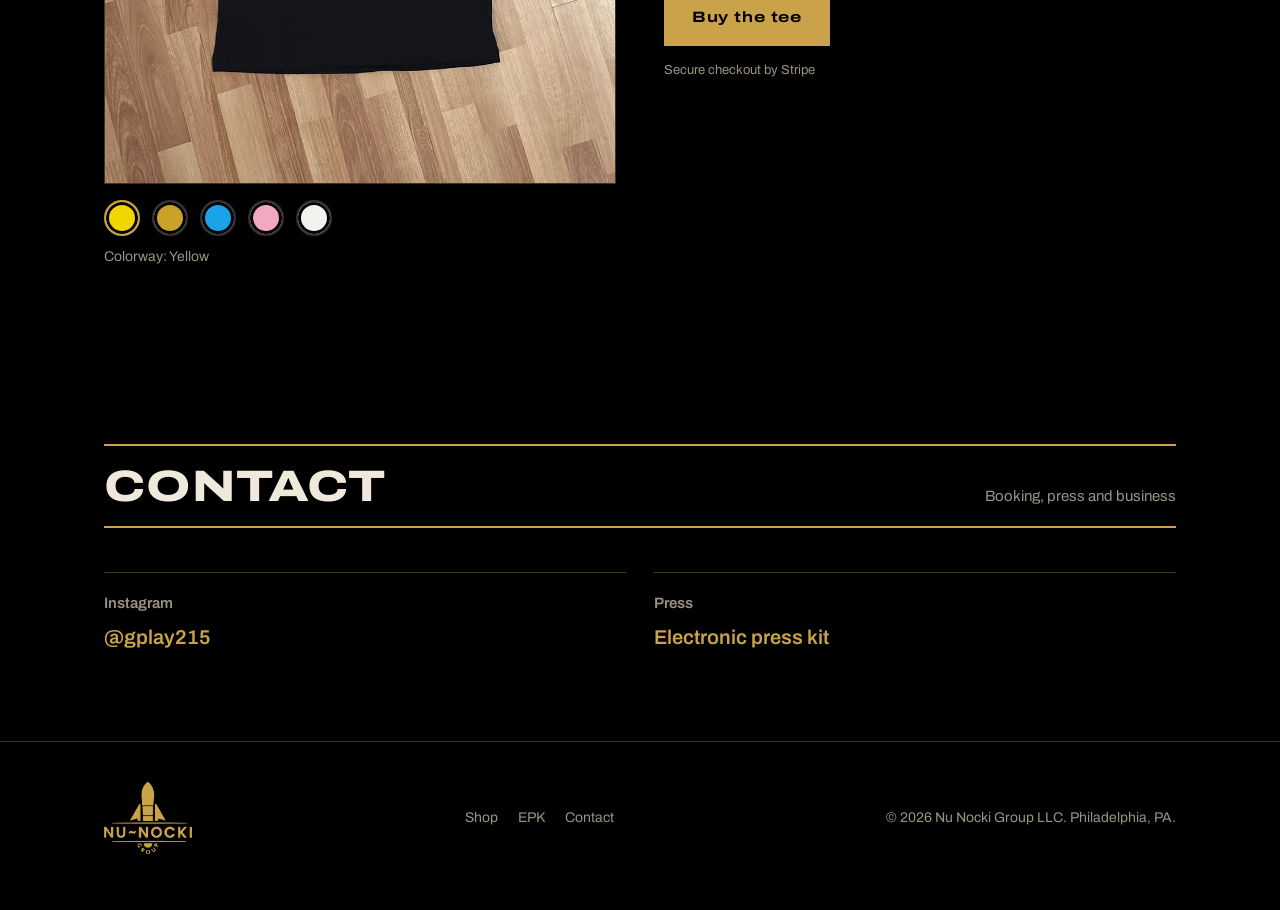
==== commit 33042495: "Redesign site: new rocket logo, black and gold layout, releases, videos, drop alerts, EPK page Co-Au" ====
--- a/index.html
+++ b/index.html
@@ -3,466 +3,90 @@
 <head>
 <meta charset="UTF-8">
 <meta name="viewport" content="width=device-width, initial-scale=1.0">
-<title>Nu Nocki Group — Independent Record Label, Philadelphia</title>
-<meta name="description" content="Nu Nocki Group is an independent record label based in Philadelphia, providing artist development, production oversight, release strategy, and sync licensing for independent hip-hop artists.">
+<title>Nu Nocki Group | Independent Label, Philadelphia</title>
+<meta name="description" content="Nu Nocki Group is an independent record label from Philadelphia, home of Jay Gip. Stream the latest singles, watch the videos, shop merch and get drop alerts.">
+<meta property="og:title" content="Nu Nocki Group">
+<meta property="og:description" content="Independent label from Philadelphia, home of Jay Gip.">
+<meta property="og:image" content="https://nunockigroup.com/assets/logo-gold.png">
+<meta name="theme-color" content="#000000">
+<link rel="icon" href="assets/favicon.png">
+<link rel="apple-touch-icon" href="assets/apple-touch-icon.png">
 <link rel="preconnect" href="https://fonts.googleapis.com">
 <link rel="preconnect" href="https://fonts.gstatic.com" crossorigin>
-<link href="https://fonts.googleapis.com/css2?family=Big+Shoulders+Display:wght@600;800;900&family=Inter:wght@400;500;600&family=JetBrains+Mono:wght@400;500&display=swap" rel="stylesheet">
-<style>
-  :root{
-    --bg:#0b0b0c;
-    --bg-raise:#131314;
-    --ink:#ede9e3;
-    --ink-dim:#9c968c;
-    --brass:#b08d57;
-    --brass-dim:#8a6e42;
-    --blood:#7a1f24;
-    --line:#2a2a2c;
-    --max:1120px;
-  }
-
-  *{margin:0;padding:0;box-sizing:border-box;}
-
-  html{scroll-behavior:smooth;}
-
-  body{
-    background:var(--bg);
-    color:var(--ink);
-    font-family:'Inter',sans-serif;
-    line-height:1.5;
-    -webkit-font-smoothing:antialiased;
-  }
-
-  @media (prefers-reduced-motion: reduce){
-    html{scroll-behavior:auto;}
-    *{animation-duration:0.01ms !important; animation-iteration-count:1 !important; transition-duration:0.01ms !important;}
-  }
-
-  a{color:inherit; text-decoration:none;}
-
-  .wrap{max-width:var(--max); margin:0 auto; padding:0 28px;}
-
-  .mono{font-family:'JetBrains Mono',monospace; letter-spacing:0.04em;}
-
-  .eyebrow{
-    font-family:'JetBrains Mono',monospace;
-    font-size:12px;
-    letter-spacing:0.18em;
-    text-transform:uppercase;
-    color:var(--brass);
-  }
-
-  h1,h2,h3{
-    font-family:'Big Shoulders Display',sans-serif;
-    font-weight:900;
-    letter-spacing:0.01em;
-    text-transform:uppercase;
-    line-height:0.92;
-  }
-
-  /* ---------- NAV ---------- */
-  header{
-    position:sticky; top:0; z-index:50;
-    background:rgba(11,11,12,0.88);
-    backdrop-filter:blur(8px);
-    border-bottom:1px solid var(--line);
-  }
-  nav.wrap{
-    display:flex; align-items:center; justify-content:space-between;
-    height:72px;
-  }
-  .mark{
-    display:flex; align-items:center; gap:10px;
-    font-family:'Big Shoulders Display',sans-serif;
-    font-weight:900;
-    font-size:19px;
-    letter-spacing:0.02em;
-    text-transform:uppercase;
-  }
-  .mark svg{width:22px; height:22px; flex-shrink:0;}
-  .navlinks{display:flex; gap:34px; font-size:14px;}
-  .navlinks a{
-    color:var(--ink-dim);
-    transition:color 0.2s ease;
-    position:relative;
-  }
-  .navlinks a:hover, .navlinks a:focus-visible{color:var(--ink);}
-  .navlinks a:focus-visible{outline:2px solid var(--brass); outline-offset:4px; border-radius:2px;}
-  @media (max-width:720px){ .navlinks{display:none;} }
-
-  /* ---------- HERO ---------- */
-  .hero{
-    position:relative;
-    padding:104px 0 96px;
-    overflow:hidden;
-    border-bottom:1px solid var(--line);
-  }
-  .hero-grid{
-    display:grid;
-    grid-template-columns:1.15fr 0.85fr;
-    gap:48px;
-    align-items:center;
-  }
-  @media (max-width:860px){ .hero-grid{grid-template-columns:1fr;} }
-
-  .hero h1{
-    font-size:clamp(44px,7vw,84px);
-    margin:18px 0 26px;
-  }
-  .hero h1 .accent{color:var(--brass);}
-
-  .hero p{
-    max-width:46ch;
-    color:var(--ink-dim);
-    font-size:17px;
-  }
-
-  .hero-cta{
-    display:flex; gap:16px; margin-top:36px; flex-wrap:wrap;
-  }
-  .btn{
-    font-family:'JetBrains Mono',monospace;
-    font-size:13px;
-    letter-spacing:0.08em;
-    text-transform:uppercase;
-    padding:14px 24px;
-    border:1px solid var(--brass);
-    color:var(--ink);
-    background:transparent;
-    transition:background 0.2s ease, color 0.2s ease;
-    display:inline-block;
-  }
-  .btn:hover, .btn:focus-visible{background:var(--brass); color:var(--bg);}
-  .btn:focus-visible{outline:2px solid var(--ink); outline-offset:3px;}
-  .btn.ghost{border-color:var(--line); color:var(--ink-dim);}
-  .btn.ghost:hover, .btn.ghost:focus-visible{background:var(--bg-raise); color:var(--ink); border-color:var(--ink-dim);}
-
-  /* King glyph - signature element */
-  .king-wrap{
-    display:flex; align-items:center; justify-content:center;
-    position:relative;
-  }
-  .king-wrap svg{
-    width:100%; max-width:280px; height:auto;
-    filter:drop-shadow(0 0 40px rgba(176,141,87,0.15));
-  }
-  .king-piece{
-    transform-origin:50% 92%;
-    animation:settle 1.4s cubic-bezier(.2,.9,.25,1) both;
-  }
-  @keyframes settle{
-    0%{ transform:rotate(-14deg) translateY(-6px); opacity:0; }
-    100%{ transform:rotate(0deg) translateY(0); opacity:1; }
-  }
-
-  /* ---------- SECTION SCAFFOLD ---------- */
-  section{padding:88px 0;}
-  section + section{border-top:1px solid var(--line);}
-  .section-head{
-    display:flex; justify-content:space-between; align-items:flex-end;
-    margin-bottom:48px; gap:24px; flex-wrap:wrap;
-  }
-  .section-head h2{font-size:clamp(30px,4vw,46px);}
-  .section-head .count{
-    font-family:'JetBrains Mono',monospace;
-    font-size:13px;
-    color:var(--ink-dim);
-  }
-
-  /* ---------- SERVICES ---------- */
-  .services{
-    display:grid;
-    grid-template-columns:repeat(3,1fr);
-    gap:1px;
-    background:var(--line);
-    border:1px solid var(--line);
-  }
-  @media (max-width:760px){ .services{grid-template-columns:1fr;} }
-  .service{
-    background:var(--bg);
-    padding:36px 30px;
-  }
-  .service .num{
-    font-family:'JetBrains Mono',monospace;
-    color:var(--brass-dim);
-    font-size:13px;
-    display:block;
-    margin-bottom:18px;
-  }
-  .service h3{
-    font-size:22px;
-    margin-bottom:12px;
-    letter-spacing:0;
-  }
-  .service p{color:var(--ink-dim); font-size:15px;}
-
-  /* ---------- ROSTER ---------- */
-  .roster-card{
-    display:grid;
-    grid-template-columns:220px 1fr;
-    gap:40px;
-    align-items:start;
-    padding:40px;
-    background:var(--bg-raise);
-    border:1px solid var(--line);
-  }
-  @media (max-width:680px){ .roster-card{grid-template-columns:1fr;} }
-  .avatar{
-    width:100%;
-    aspect-ratio:1;
-    background:linear-gradient(160deg,#1a1a1c,#0e0e0f);
-    border:1px solid var(--line);
-    display:flex; align-items:center; justify-content:center;
-  }
-  .avatar span{
-    font-family:'Big Shoulders Display',sans-serif;
-    font-weight:900;
-    font-size:64px;
-    color:var(--brass-dim);
-  }
-  .roster-card h3{font-size:34px; margin-bottom:8px;}
-  .roster-tag{
-    font-family:'JetBrains Mono',monospace;
-    font-size:12px;
-    color:var(--brass);
-    letter-spacing:0.1em;
-    text-transform:uppercase;
-    margin-bottom:16px;
-    display:block;
-  }
-  .roster-card p{color:var(--ink-dim); font-size:15px; max-width:56ch;}
-
-  /* ---------- CATALOG ---------- */
-  .catalog-row{
-    display:grid;
-    grid-template-columns:100px 1fr auto auto;
-    gap:24px;
-    align-items:center;
-    padding:22px 0;
-    border-bottom:1px solid var(--line);
-  }
-  .catalog-row:first-of-type{border-top:1px solid var(--line);}
-  @media (max-width:640px){
-    .catalog-row{grid-template-columns:1fr; gap:6px; padding:20px 0;}
-    .catalog-row .cat-num{order:1;}
-    .catalog-row .cat-title{order:2;}
-    .catalog-row .cat-meta{order:3;}
-    .catalog-row .cat-date{order:4;}
-  }
-  .cat-num{
-    font-family:'JetBrains Mono',monospace;
-    color:var(--brass-dim);
-    font-size:13px;
-  }
-  .cat-title{font-size:17px; font-weight:500;}
-  .cat-title .presents{color:var(--ink-dim); font-weight:400;}
-  .cat-meta{
-    font-family:'JetBrains Mono',monospace;
-    font-size:12px;
-    color:var(--ink-dim);
-    text-transform:uppercase;
-    letter-spacing:0.05em;
-  }
-  .cat-date{
-    font-family:'JetBrains Mono',monospace;
-    font-size:12px;
-    color:var(--ink-dim);
-    white-space:nowrap;
-  }
-
-  /* ---------- SHOP ---------- */
-  .product{
-    display:grid; grid-template-columns:1fr 1fr; gap:48px; align-items:center;
-    background:var(--bg-raise); border:1px solid var(--line); padding:32px;
-  }
-  @media (max-width:760px){ .product{grid-template-columns:1fr; gap:28px; padding:20px;} }
-  .product-img{aspect-ratio:3/4; background:var(--bg); border:1px solid var(--line); overflow:hidden;}
-  .product-img img{width:100%; height:100%; object-fit:cover; display:block;}
-  .product h3{font-size:clamp(30px,4vw,44px); margin:12px 0 14px;}
-  .product .price{font-family:'JetBrains Mono',monospace; font-size:22px; color:var(--brass); margin-bottom:6px;}
-  .product .ship{color:var(--ink-dim); font-size:14px; margin-bottom:22px;}
-  .product p.desc{color:var(--ink-dim); font-size:15px; max-width:44ch; margin-bottom:28px;}
-  .product .btn{background:var(--brass); color:var(--bg);}
-  .product .btn:hover, .product .btn:focus-visible{background:var(--ink); border-color:var(--ink);}
-  .swatches{display:flex; gap:12px; margin-top:16px; flex-wrap:wrap;}
-  .swatch{width:34px; height:34px; border-radius:50%; background:var(--c); border:2px solid var(--line); cursor:pointer; box-shadow:inset 0 0 0 3px var(--bg-raise); transition:border-color 0.2s ease;}
-  .swatch.on, .swatch:hover{border-color:var(--brass);}
-  .swatch:focus-visible{outline:2px solid var(--ink); outline-offset:3px;}
-  .swatch-label{margin-top:10px; font-size:12px; color:var(--ink-dim);}
-  .secure{display:block; margin-top:14px; font-size:12px; color:var(--ink-dim);}
-
-  /* ---------- CONTACT ---------- */
-  .contact-inner{
-    display:grid;
-    grid-template-columns:1fr 1fr;
-    gap:60px;
-  }
-  @media (max-width:760px){ .contact-inner{grid-template-columns:1fr;} }
-  .contact-inner h2{font-size:clamp(30px,4vw,46px); margin-bottom:20px;}
-  .contact-inner > div:first-child p{color:var(--ink-dim); max-width:44ch;}
-  .field{margin-bottom:20px;}
-  .field label{
-    display:block;
-    font-family:'JetBrains Mono',monospace;
-    font-size:11px;
-    letter-spacing:0.1em;
-    text-transform:uppercase;
-    color:var(--ink-dim);
-    margin-bottom:8px;
-  }
-  .field input, .field textarea{
-    width:100%;
-    background:var(--bg-raise);
-    border:1px solid var(--line);
-    color:var(--ink);
-    padding:13px 14px;
-    font-family:'Inter',sans-serif;
-    font-size:15px;
-  }
-  .field input:focus, .field textarea:focus{
-    outline:none; border-color:var(--brass);
-  }
-  .field textarea{resize:vertical; min-height:110px;}
-
-  /* ---------- FOOTER ---------- */
-  footer{
-    border-top:1px solid var(--line);
-    padding:36px 0;
-  }
-  footer .wrap{
-    display:flex; justify-content:space-between; align-items:center;
-    flex-wrap:wrap; gap:12px;
-  }
-  footer p{font-size:13px; color:var(--ink-dim);}
-  footer .mono{font-size:12px; color:var(--ink-dim);}
-
-  /* scroll reveal */
-  .reveal{
-    opacity:0; transform:translateY(18px);
-    transition:opacity 0.7s ease, transform 0.7s ease;
-  }
-  .reveal.in{opacity:1; transform:translateY(0);}
-</style>
+<link href="https://fonts.googleapis.com/css2?family=Archivo:wdth,wght@100..125,400..800&display=swap" rel="stylesheet">
+<link rel="stylesheet" href="assets/site.css">
 </head>
 <body>
 
 <header>
-  <nav class="wrap">
-    <div class="mark">
-      <svg viewBox="0 0 24 24" fill="none" xmlns="http://www.w3.org/2000/svg" aria-hidden="true">
-        <path d="M12 2L14 8H10L12 2Z" fill="#b08d57"/>
-        <path d="M6 10H18L16.5 20H7.5L6 10Z" stroke="#b08d57" stroke-width="1.4"/>
-        <path d="M4 22H20" stroke="#b08d57" stroke-width="1.4"/>
-      </svg>
-      Nu Nocki Group
-    </div>
-    <div class="navlinks">
-      <a href="#services">Services</a>
-      <a href="#roster">Roster</a>
-      <a href="#catalog">Catalog</a>
+  <div class="wrap nav">
+    <a class="brand" href="#top" aria-label="Nu Nocki Group home">
+      <img src="assets/rocket-gold.png" alt="">
+      <span>NU~NOCKI GROUP</span>
+    </a>
+    <button class="menu-btn" type="button" aria-expanded="false" aria-controls="navlinks">Menu</button>
+    <nav class="navlinks" id="navlinks">
+      <a href="#music">Music</a>
+      <a href="#videos">Videos</a>
+      <a href="#artist">Artist</a>
       <a href="#shop">Shop</a>
+      <a href="#join">Drop alerts</a>
+      <a href="epk.html">EPK</a>
       <a href="#contact">Contact</a>
-    </div>
-  </nav>
+    </nav>
+  </div>
 </header>
 
+<main id="top">
+
 <section class="hero">
-  <div class="wrap hero-grid">
-    <div>
-      <span class="eyebrow">Independent Record Label — Philadelphia, PA</span>
-      <h1>Every move<br>is <span class="accent">deliberate.</span></h1>
-      <p>Nu Nocki Group develops independent artists with the same discipline it takes to build anything worth keeping — patient positioning, real infrastructure, and releases that are meant to last past the first week.</p>
-      <div class="hero-cta">
-        <a href="#catalog" class="btn">Hear the catalog</a>
-        <a href="#contact" class="btn ghost">Work with us</a>
-      </div>
+  <div class="wrap">
+    <div class="lockup">
+      <img class="rocket" src="assets/rocket-hero.png" alt="">
+      <img class="word" src="assets/wordmark-gold.png" alt="Nu~Nocki Group">
     </div>
-    <div class="king-wrap">
-      <svg class="king-piece" viewBox="0 0 200 240" fill="none" xmlns="http://www.w3.org/2000/svg" aria-hidden="true">
-        <path d="M100 14V38" stroke="#b08d57" stroke-width="3"/>
-        <path d="M86 26H114" stroke="#b08d57" stroke-width="3"/>
-        <circle cx="100" cy="54" r="14" stroke="#b08d57" stroke-width="3"/>
-        <path d="M74 92C74 78 86 68 100 68C114 68 126 78 126 92L134 150H66L74 92Z" stroke="#b08d57" stroke-width="3"/>
-        <path d="M58 150H142L152 190H48L58 150Z" stroke="#b08d57" stroke-width="3"/>
-        <path d="M40 190H160L168 220H32L40 190Z" stroke="#b08d57" stroke-width="3"/>
-        <path d="M52 220H148" stroke="#8a6e42" stroke-width="3"/>
-      </svg>
+    <h1 class="display">New music from Jay Gip</h1>
+    <p>Finish, Disappear and Fling are out now on Nu Nocki Group.</p>
+    <div class="ctas">
+      <a class="btn" href="#music">Listen now</a>
+      <a class="btn line" data-site="laylo" target="_blank" rel="noopener">Get drop alerts</a>
     </div>
   </div>
 </section>
 
-<section id="services">
+<section id="music">
   <div class="wrap">
-    <div class="section-head reveal">
-      <h2>What we do</h2>
-      <span class="count mono">04 areas</span>
-    </div>
-    <div class="services reveal">
-      <div class="service">
-        <span class="num">01</span>
-        <h3>Artist Development</h3>
-        <p>Sonic identity, catalog strategy, and long-term positioning built around who an artist actually is — not a trend cycle.</p>
-      </div>
-      <div class="service">
-        <span class="num">02</span>
-        <h3>Production Oversight</h3>
-        <p>Coordinating mixing, mastering, and quality control across a release so every track meets the same technical standard.</p>
-      </div>
-      <div class="service">
-        <span class="num">03</span>
-        <h3>Release Strategy</h3>
-        <p>Distribution planning, rights administration, and rollout sequencing designed for a full career, not a single drop.</p>
-      </div>
-      <div class="service">
-        <span class="num">04</span>
-        <h3>Sync &amp; Licensing</h3>
-        <p>Pitching catalog placements for film, TV, and brand partnerships where the music fits the moment.</p>
-      </div>
+    <div class="railed"><h2 class="display">Latest releases</h2><p>Out now</p></div>
+    <div id="releaseList"></div>
+    <div class="platforms" data-needs="spotify appleMusic youtube">
+      <a class="btn line" data-site="spotify" target="_blank" rel="noopener">Spotify</a>
+      <a class="btn line" data-site="appleMusic" target="_blank" rel="noopener">Apple Music</a>
+      <a class="btn line" data-site="youtube" target="_blank" rel="noopener">YouTube</a>
     </div>
   </div>
 </section>
 
-<section id="roster">
+<section id="videos" data-needs="videos">
   <div class="wrap">
-    <div class="section-head reveal">
-      <h2>Roster</h2>
-      <span class="count mono">01 artist</span>
-    </div>
-    <div class="roster-card reveal">
-      <div class="avatar"><span>JG</span></div>
-      <div>
-        <span class="roster-tag">Recording Artist — Philadelphia</span>
-        <h3>Jay Gip</h3>
-        <p>An independent rapper and recording artist based in Philadelphia, building a catalog defined by patient songwriting and a sound rooted in his own story. Jay Gip is the founding artist of Nu Nocki Group.</p>
-      </div>
-    </div>
+    <div class="railed"><h2 class="display">Videos</h2><p>Official music videos</p></div>
+    <div class="videos" id="videoList"></div>
   </div>
 </section>
 
-<section id="catalog">
+<section id="artist">
   <div class="wrap">
-    <div class="section-head reveal">
-      <h2>Catalog</h2>
-      <span class="count mono">2026 releases</span>
-    </div>
-    <div class="reveal">
-      <div class="catalog-row">
-        <span class="cat-num mono">NNG-001</span>
-        <span class="cat-title"><span class="presents">Nu Nocki Group Presents</span> — Finish</span>
-        <span class="cat-meta">Jay Gip</span>
-        <span class="cat-date">07 / 31 / 2026</span>
-      </div>
-      <div class="catalog-row">
-        <span class="cat-num mono">NNG-002</span>
-        <span class="cat-title"><span class="presents">Nu Nocki Group Presents</span> — Disappear</span>
-        <span class="cat-meta">Jay Gip</span>
-        <span class="cat-date">07 / 31 / 2026</span>
-      </div>
-      <div class="catalog-row">
-        <span class="cat-num mono">NNG-003</span>
-        <span class="cat-title"><span class="presents">Nu Nocki Group Presents</span> — Fling</span>
-        <span class="cat-meta">Jay Gip</span>
-        <span class="cat-date">07 / 31 / 2026</span>
+    <div class="railed"><h2 class="display">Artist</h2><p>Roster</p></div>
+    <div class="artist">
+      <div class="photo"><img class="mark" src="assets/rocket-gold.png" alt=""></div>
+      <div>
+        <h3 class="display">Jay Gip</h3>
+        <p class="sub">Rapper and recording artist, Philadelphia</p>
+        <p>Jay Gip is an independent rapper from the Feltonville section of Philadelphia. He has been building his catalog since 2016, and he founded Nu Nocki Group to release his music on his own terms.</p>
+        <p>His latest singles, Finish, Disappear and Fling, are out now.</p>
+        <div class="ctas">
+          <a class="btn" href="epk.html">View press kit</a>
+          <a class="btn line" data-site="instagram" target="_blank" rel="noopener">Instagram</a>
+        </div>
       </div>
     </div>
   </div>
@@ -470,12 +94,9 @@
 
 <section id="shop">
   <div class="wrap">
-    <div class="section-head reveal">
-      <h2>Shop</h2>
-      <span class="count mono">Official merch</span>
-    </div>
-    <div class="product reveal">
-      <div class="product-media">
+    <div class="railed"><h2 class="display">Shop</h2><p>Official merch</p></div>
+    <div class="product">
+      <div>
         <div class="product-img">
           <img id="teeMain" src="shop/tee-yellow.jpg" alt="Black Nu Nocki Group tee with yellow rocket logo" loading="lazy">
         </div>
@@ -486,69 +107,52 @@
           <button type="button" class="swatch" data-img="shop/tee-pink.jpg" data-name="Pink" style="--c:#f2a7c3" aria-label="Pink" aria-pressed="false"></button>
           <button type="button" class="swatch" data-img="shop/tee-white.jpg" data-name="White" style="--c:#f4f2ee" aria-label="White" aria-pressed="false"></button>
         </div>
-        <div class="swatch-label mono">Colorway: <span id="teeColor">Yellow</span></div>
+        <p class="swatch-label">Colorway: <span id="teeColor">Yellow</span></p>
       </div>
       <div>
-        <span class="eyebrow">NNG Apparel</span>
-        <h3>Nu Nocki Group Tee</h3>
+        <h3 class="display">Nu Nocki Group Tee</h3>
         <div class="price">$30.00</div>
         <div class="ship">+ $5.99 shipping</div>
-        <p class="desc">Black tee with the Nu~Nocki Group rocket logo on the chest and sleeves. Five colorways: yellow, metallic gold, blue, pink, and white.</p>
-        <a class="btn" href="https://buy.stripe.com/9B6eVeaRZdkNbvOcCH0x200" target="_blank" rel="noopener">Buy now</a>
-        <span class="secure mono">Secure checkout by Stripe</span>
+        <p class="desc">Black tee with the Nu~Nocki Group rocket on the chest and sleeves. Comes in yellow, metallic gold, blue, pink and white. Pick your color and size at checkout.</p>
+        <a class="btn" href="https://buy.stripe.com/9B6eVeaRZdkNbvOcCH0x200" target="_blank" rel="noopener">Buy the tee</a>
+        <span class="secure">Secure checkout by Stripe</span>
       </div>
     </div>
   </div>
 </section>
 
-<section id="contact">
-  <div class="wrap contact-inner">
-    <div class="reveal">
-      <span class="eyebrow">Get in touch</span>
-      <h2>Let's talk.</h2>
-      <p>For sync inquiries, collaboration requests, or general questions about Nu Nocki Group, send a note below or reach out directly.</p>
+<section id="join" data-needs="laylo">
+  <div class="wrap">
+    <div class="join">
+      <img src="assets/rocket-gold.png" alt="">
+      <h2 class="display">Get drop alerts</h2>
+      <p>Get a text or email the moment new music, videos or merch drop. No spam, just releases.</p>
+      <a class="btn" data-site="laylo" target="_blank" rel="noopener">Sign up for alerts</a>
     </div>
-    <form class="reveal" onsubmit="event.preventDefault(); this.querySelector('button').textContent='Sent';">
-      <div class="field">
-        <label for="name">Name</label>
-        <input id="name" type="text" required>
-      </div>
-      <div class="field">
-        <label for="email">Email</label>
-        <input id="email" type="email" required>
-      </div>
-      <div class="field">
-        <label for="message">Message</label>
-        <textarea id="message" required></textarea>
-      </div>
-      <button type="submit" class="btn">Send message</button>
-    </form>
   </div>
 </section>
 
+<section id="contact">
+  <div class="wrap">
+    <div class="railed"><h2 class="display">Contact</h2><p>Booking, press and business</p></div>
+    <div class="contact">
+      <div data-needs="email"><h3>Booking and business</h3><a data-site="email" data-show="value"></a></div>
+      <div data-needs="instagram"><h3>Instagram</h3><a data-site="instagram" target="_blank" rel="noopener">@gplay215</a></div>
+      <div><h3>Press</h3><a href="epk.html">Electronic press kit</a></div>
+    </div>
+  </div>
+</section>
+
+</main>
+
 <footer>
   <div class="wrap">
-    <p>&copy; 2026 Nu Nocki Group LLC. All rights reserved.</p>
-    <span class="mono">Philadelphia, PA</span>
+    <img src="assets/logo-gold.png" alt="Nu~Nocki Group">
+    <nav><a href="#shop">Shop</a><a href="epk.html">EPK</a><a href="#contact">Contact</a></nav>
+    <p>&copy; <span id="year">2026</span> Nu Nocki Group LLC. Philadelphia, PA.</p>
   </div>
 </footer>
 
-<script>
-  const revealEls = document.querySelectorAll('.reveal');
-  const io = new IntersectionObserver((entries) => {
-    entries.forEach(e => { if(e.isIntersecting){ e.target.classList.add('in'); io.unobserve(e.target); } });
-  }, { threshold: 0.12 });
-  revealEls.forEach(el => io.observe(el));
-  const teeMain = document.getElementById('teeMain');
-  const teeColor = document.getElementById('teeColor');
-  document.querySelectorAll('.swatch').forEach(b => b.addEventListener('click', () => {
-    document.querySelectorAll('.swatch').forEach(x => { x.classList.remove('on'); x.setAttribute('aria-pressed','false'); });
-    b.classList.add('on'); b.setAttribute('aria-pressed','true');
-    teeMain.src = b.dataset.img;
-    teeMain.alt = 'Black Nu Nocki Group tee with ' + b.dataset.name.toLowerCase() + ' rocket logo';
-    teeColor.textContent = b.dataset.name;
-  }));
-</script>
-
+<script src="assets/site.js"></script>
 </body>
 </html>
--- a/assets/site.css
+++ b/assets/site.css
@@ -0,0 +1,209 @@
+:root{
+  --black:#000;
+  --gold:#C9A24A;
+  --gold-hi:#E2C47E;
+  --bone:#EFE9DC;
+  --smoke:#9A9284;
+  --line:rgba(201,162,74,.32);
+  --max:1120px;
+  --wide:125%;
+}
+
+*{margin:0;padding:0;box-sizing:border-box;}
+html{scroll-behavior:smooth;}
+body{
+  background:var(--black);
+  color:var(--bone);
+  font-family:'Archivo',sans-serif;
+  font-stretch:100%;
+  font-size:17px;
+  line-height:1.6;
+  -webkit-font-smoothing:antialiased;
+}
+img{max-width:100%;display:block;}
+a{color:inherit;}
+.wrap{max-width:var(--max);margin:0 auto;padding:0 24px;}
+[hidden]{display:none !important;}
+
+/* Display type: wide caps, borrowed from the NU~NOCKI wordmark */
+.display{
+  font-stretch:var(--wide);
+  font-weight:800;
+  text-transform:uppercase;
+  letter-spacing:.02em;
+  line-height:1;
+}
+
+/* The logo's twin gold rails, used to frame every section title */
+.railed{
+  position:relative;
+  padding:18px 0;
+  margin-bottom:44px;
+  border-top:2px solid var(--gold);
+  border-bottom:2px solid var(--gold);
+  display:flex;justify-content:space-between;align-items:baseline;gap:16px;flex-wrap:wrap;
+}
+.railed h2{font-size:clamp(26px,4.2vw,44px);color:var(--bone);}
+.railed p{color:var(--smoke);font-size:15px;}
+
+/* Buttons */
+.btn{
+  display:inline-block;
+  font-family:inherit;font-size:15px;font-weight:700;
+  font-stretch:var(--wide);
+  letter-spacing:.04em;
+  text-decoration:none;
+  padding:15px 26px;
+  border:2px solid var(--gold);
+  background:var(--gold);color:var(--black);
+  cursor:pointer;
+  transition:background .2s ease,border-color .2s ease,color .2s ease;
+}
+.btn:hover{background:var(--gold-hi);border-color:var(--gold-hi);}
+.btn.line{background:transparent;color:var(--gold);}
+.btn.line:hover{background:var(--gold);color:var(--black);}
+a:focus-visible,button:focus-visible{outline:2px solid var(--bone);outline-offset:3px;}
+
+/* Header */
+header{
+  position:sticky;top:0;z-index:50;
+  background:rgba(0,0,0,.9);
+  backdrop-filter:blur(8px);
+  border-bottom:1px solid var(--line);
+}
+.nav{display:flex;align-items:center;justify-content:space-between;height:68px;}
+.brand{display:flex;align-items:center;gap:12px;text-decoration:none;}
+.brand img{height:34px;width:auto;}
+.brand span{font-stretch:var(--wide);font-weight:800;font-size:16px;letter-spacing:.06em;color:var(--gold);}
+.navlinks{display:flex;gap:28px;font-size:15px;}
+.navlinks a{text-decoration:none;color:var(--smoke);transition:color .2s ease;}
+.navlinks a:hover,.navlinks a[aria-current]{color:var(--bone);}
+.menu-btn{display:none;background:none;border:1px solid var(--line);color:var(--gold);font:inherit;font-size:14px;padding:8px 14px;cursor:pointer;}
+@media (max-width:820px){
+  .menu-btn{display:block;}
+  .navlinks{display:none;position:absolute;top:68px;left:0;right:0;background:#000;border-bottom:1px solid var(--line);flex-direction:column;gap:0;padding:8px 24px 16px;}
+  .navlinks.open{display:flex;}
+  .navlinks a{padding:12px 0;font-size:17px;}
+}
+
+/* Hero */
+.hero{padding:72px 0 88px;text-align:center;overflow:hidden;}
+.lockup{width:min(520px,82vw);margin:0 auto;}
+.lockup .rocket{width:41%;margin:0 auto;}
+.lockup .word{width:100%;margin-top:-1px;}
+.hero h1{font-size:clamp(20px,2.6vw,26px);margin:40px auto 12px;max-width:24ch;color:var(--bone);text-wrap:balance;}
+.hero p{color:var(--smoke);max-width:46ch;margin:0 auto;}
+.hero .ctas{display:flex;gap:14px;justify-content:center;flex-wrap:wrap;margin-top:32px;}
+
+/* Load moment: the rocket lifts into place, then the wordmark settles */
+@media (prefers-reduced-motion: no-preference){
+  .lockup .rocket{animation:lift 1.4s cubic-bezier(.2,.7,.1,1) both;}
+  .lockup .word{animation:settle .9s .55s ease-out both;}
+  @keyframes lift{from{transform:translateY(90px);opacity:0;}to{transform:none;opacity:1;}}
+  @keyframes settle{from{opacity:0;transform:scaleX(.92);}to{opacity:1;transform:none;}}
+}
+@media (prefers-reduced-motion: reduce){html{scroll-behavior:auto;}}
+
+/* Sections */
+section{padding:88px 0;}
+
+/* Releases */
+.release{
+  display:grid;grid-template-columns:1fr auto;gap:8px 24px;align-items:center;
+  padding:26px 0;border-bottom:1px solid var(--line);
+}
+.release:first-child{padding-top:0;}
+.release h3{font-size:clamp(34px,7vw,72px);color:var(--gold);}
+.release .meta{grid-column:1;color:var(--smoke);font-size:15px;}
+.release .btn{grid-row:1 / span 2;grid-column:2;}
+@media (max-width:640px){
+  .release{grid-template-columns:1fr;}
+  .release .btn{grid-row:auto;grid-column:1;justify-self:start;margin-top:10px;}
+}
+.platforms{display:flex;flex-wrap:wrap;gap:12px;margin-top:36px;}
+
+/* Videos */
+.videos{display:grid;grid-template-columns:repeat(auto-fill,minmax(320px,1fr));gap:28px;}
+@media (max-width:400px){.videos{grid-template-columns:1fr;}}
+.video button{
+  position:relative;display:block;width:100%;aspect-ratio:16/9;padding:0;border:1px solid var(--line);
+  background:#000 center/cover no-repeat;cursor:pointer;
+}
+.video button::after{
+  content:"";position:absolute;left:50%;top:50%;width:68px;height:68px;margin:-34px 0 0 -34px;border-radius:50%;
+  background:var(--gold) no-repeat 54% 50%/22px url("data:image/svg+xml,%3Csvg xmlns='http://www.w3.org/2000/svg' viewBox='0 0 10 12'%3E%3Cpath d='M0 0l10 6-10 6z'/%3E%3C/svg%3E");
+  transition:transform .2s ease;
+}
+.video button:hover::after{transform:scale(1.08);}
+.video iframe{width:100%;aspect-ratio:16/9;border:0;display:block;}
+.video h3{font-size:17px;font-weight:600;margin-top:12px;}
+
+/* Artist */
+.artist{display:grid;grid-template-columns:minmax(0,1fr) minmax(0,1.2fr);gap:48px;align-items:center;}
+@media (max-width:820px){.artist{grid-template-columns:1fr;gap:28px;}}
+.artist .photo{aspect-ratio:4/5;border:1px solid var(--line);display:grid;place-items:center;background:#000;}
+.artist .photo img{width:100%;height:100%;object-fit:cover;}
+.artist .photo img.mark{width:38%;height:auto;object-fit:contain;opacity:.9;}
+.artist h3{font-size:clamp(40px,6vw,64px);color:var(--gold);margin-bottom:18px;}
+.artist p{color:var(--bone);max-width:56ch;margin-bottom:14px;}
+.artist .sub{color:var(--smoke);font-size:15px;margin-bottom:22px;}
+.artist .ctas{display:flex;gap:12px;flex-wrap:wrap;margin-top:26px;}
+
+/* Shop */
+.product{display:grid;grid-template-columns:1fr 1fr;gap:48px;align-items:center;}
+@media (max-width:820px){.product{grid-template-columns:1fr;gap:28px;}}
+.product-img{aspect-ratio:3/4;border:1px solid var(--line);overflow:hidden;}
+.product-img img{width:100%;height:100%;object-fit:cover;}
+.swatches{display:flex;gap:12px;margin-top:16px;flex-wrap:wrap;}
+.swatch{width:36px;height:36px;border-radius:50%;background:var(--c);border:2px solid #333;box-shadow:inset 0 0 0 3px #000;cursor:pointer;}
+.swatch.on,.swatch:hover{border-color:var(--gold);}
+.swatch-label{margin-top:10px;font-size:14px;color:var(--smoke);}
+.product h3{font-size:clamp(30px,4vw,44px);margin-bottom:16px;}
+.price{font-size:26px;font-weight:700;color:var(--gold);}
+.ship{color:var(--smoke);font-size:15px;margin-bottom:20px;}
+.product .desc{color:var(--bone);max-width:44ch;margin-bottom:28px;}
+.secure{display:block;margin-top:14px;font-size:13px;color:var(--smoke);}
+
+/* Join */
+.join{border:2px solid var(--gold);padding:56px 32px;text-align:center;}
+.join img{width:56px;margin:0 auto 22px;}
+.join h2{font-size:clamp(26px,4.2vw,44px);margin-bottom:14px;}
+.join p{color:var(--smoke);max-width:44ch;margin:0 auto 28px;}
+
+/* Contact */
+.contact{display:grid;grid-template-columns:repeat(auto-fit,minmax(240px,1fr));gap:28px;}
+.contact div{border-top:1px solid var(--line);padding-top:18px;}
+.contact h3{font-size:15px;font-weight:600;color:var(--smoke);margin-bottom:6px;}
+.contact a{font-size:20px;font-weight:600;color:var(--gold);text-decoration:none;word-break:break-word;}
+.contact a:hover{color:var(--gold-hi);}
+
+/* Footer */
+footer{border-top:1px solid var(--line);padding:40px 0 56px;}
+footer .wrap{display:flex;justify-content:space-between;align-items:center;gap:20px;flex-wrap:wrap;}
+footer img{height:72px;width:auto;}
+footer p,footer a{color:var(--smoke);font-size:14px;text-decoration:none;}
+footer nav{display:flex;gap:20px;}
+footer a:hover{color:var(--bone);}
+
+/* EPK */
+.epk-head{padding-top:64px;padding-bottom:56px;display:grid;grid-template-columns:minmax(0,260px) 1fr;gap:48px;align-items:center;}
+@media (max-width:760px){.epk-head{grid-template-columns:1fr;gap:28px;}.epk-head .lockup-sm{width:200px;}}
+.epk-head h1{font-size:clamp(48px,9vw,96px);color:var(--gold);}
+.epk-head .role{font-size:20px;color:var(--bone);margin-top:14px;}
+.bio p{max-width:62ch;margin-bottom:18px;font-size:18px;}
+.facts{display:grid;grid-template-columns:repeat(auto-fit,minmax(220px,1fr));gap:0 32px;}
+.facts div{border-top:1px solid var(--line);padding:16px 0;}
+.facts dt{font-size:14px;color:var(--smoke);}
+.facts dd{font-size:19px;font-weight:600;}
+.assets{display:grid;grid-template-columns:repeat(auto-fill,minmax(220px,1fr));gap:24px;}
+.asset{border:1px solid var(--line);}
+.asset .art{height:190px;display:grid;place-items:center;padding:24px;}
+.asset .art img{max-height:142px;max-width:100%;width:auto;}
+.asset .art.light{background:#EFE9DC;}
+.asset a{display:block;padding:14px 16px;border-top:1px solid var(--line);text-decoration:none;font-weight:600;color:var(--gold);}
+.asset a:hover{color:var(--gold-hi);}
+@media print{
+  body{background:#fff;color:#000;}
+  header,.no-print,.video button::after{display:none !important;}
+  section{padding:24px 0;}
+}
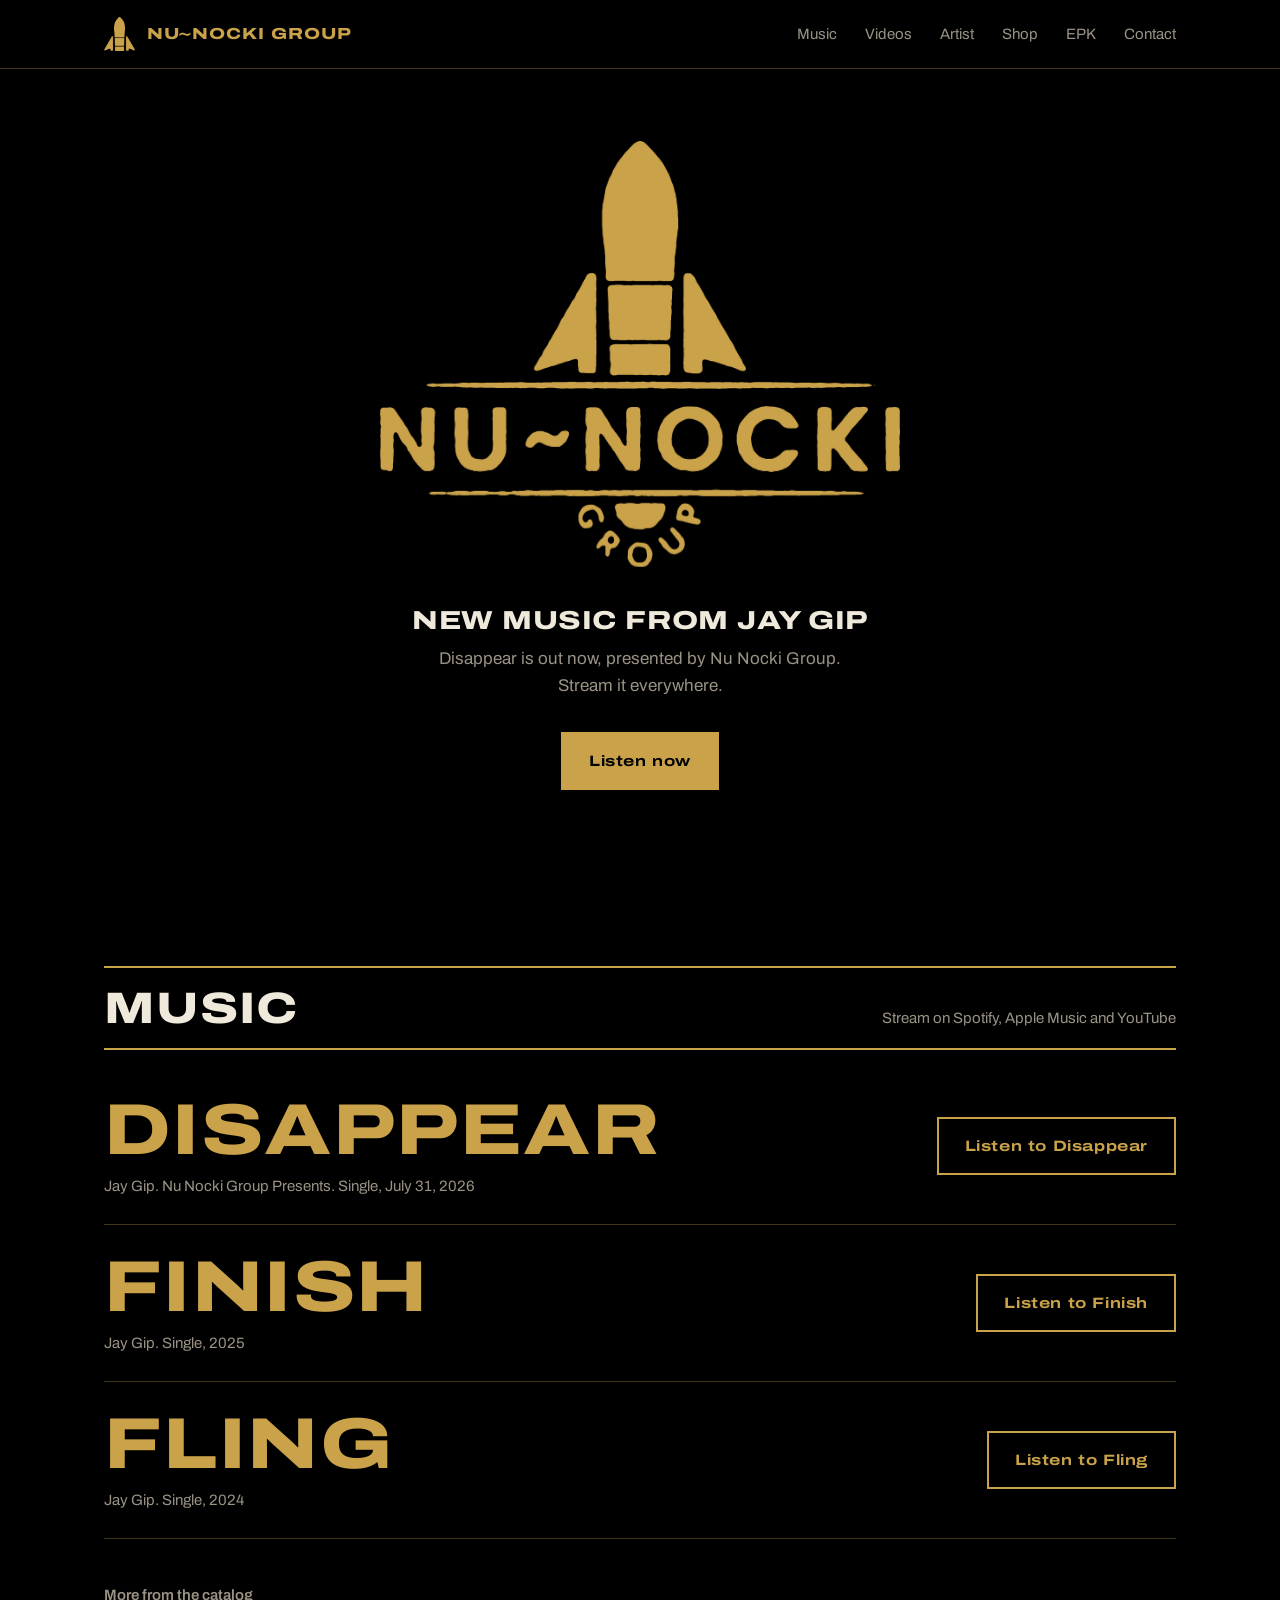
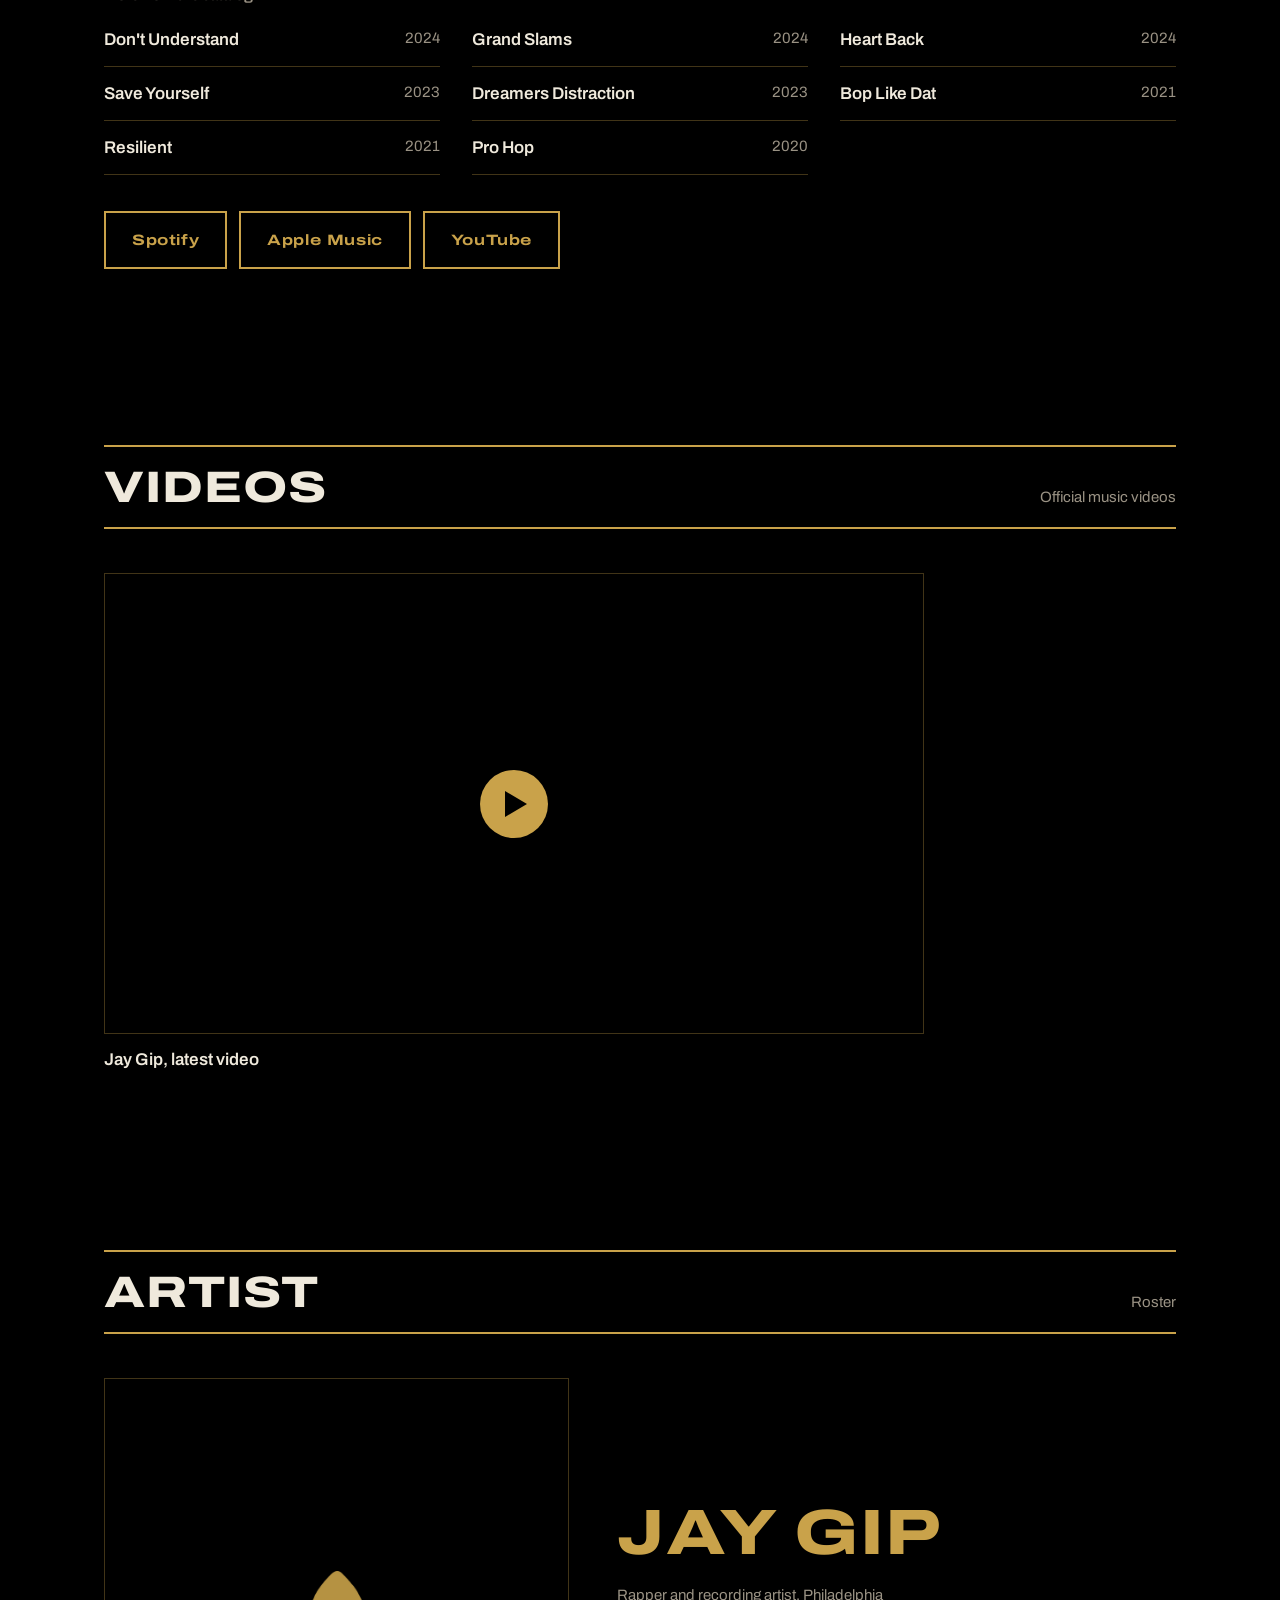
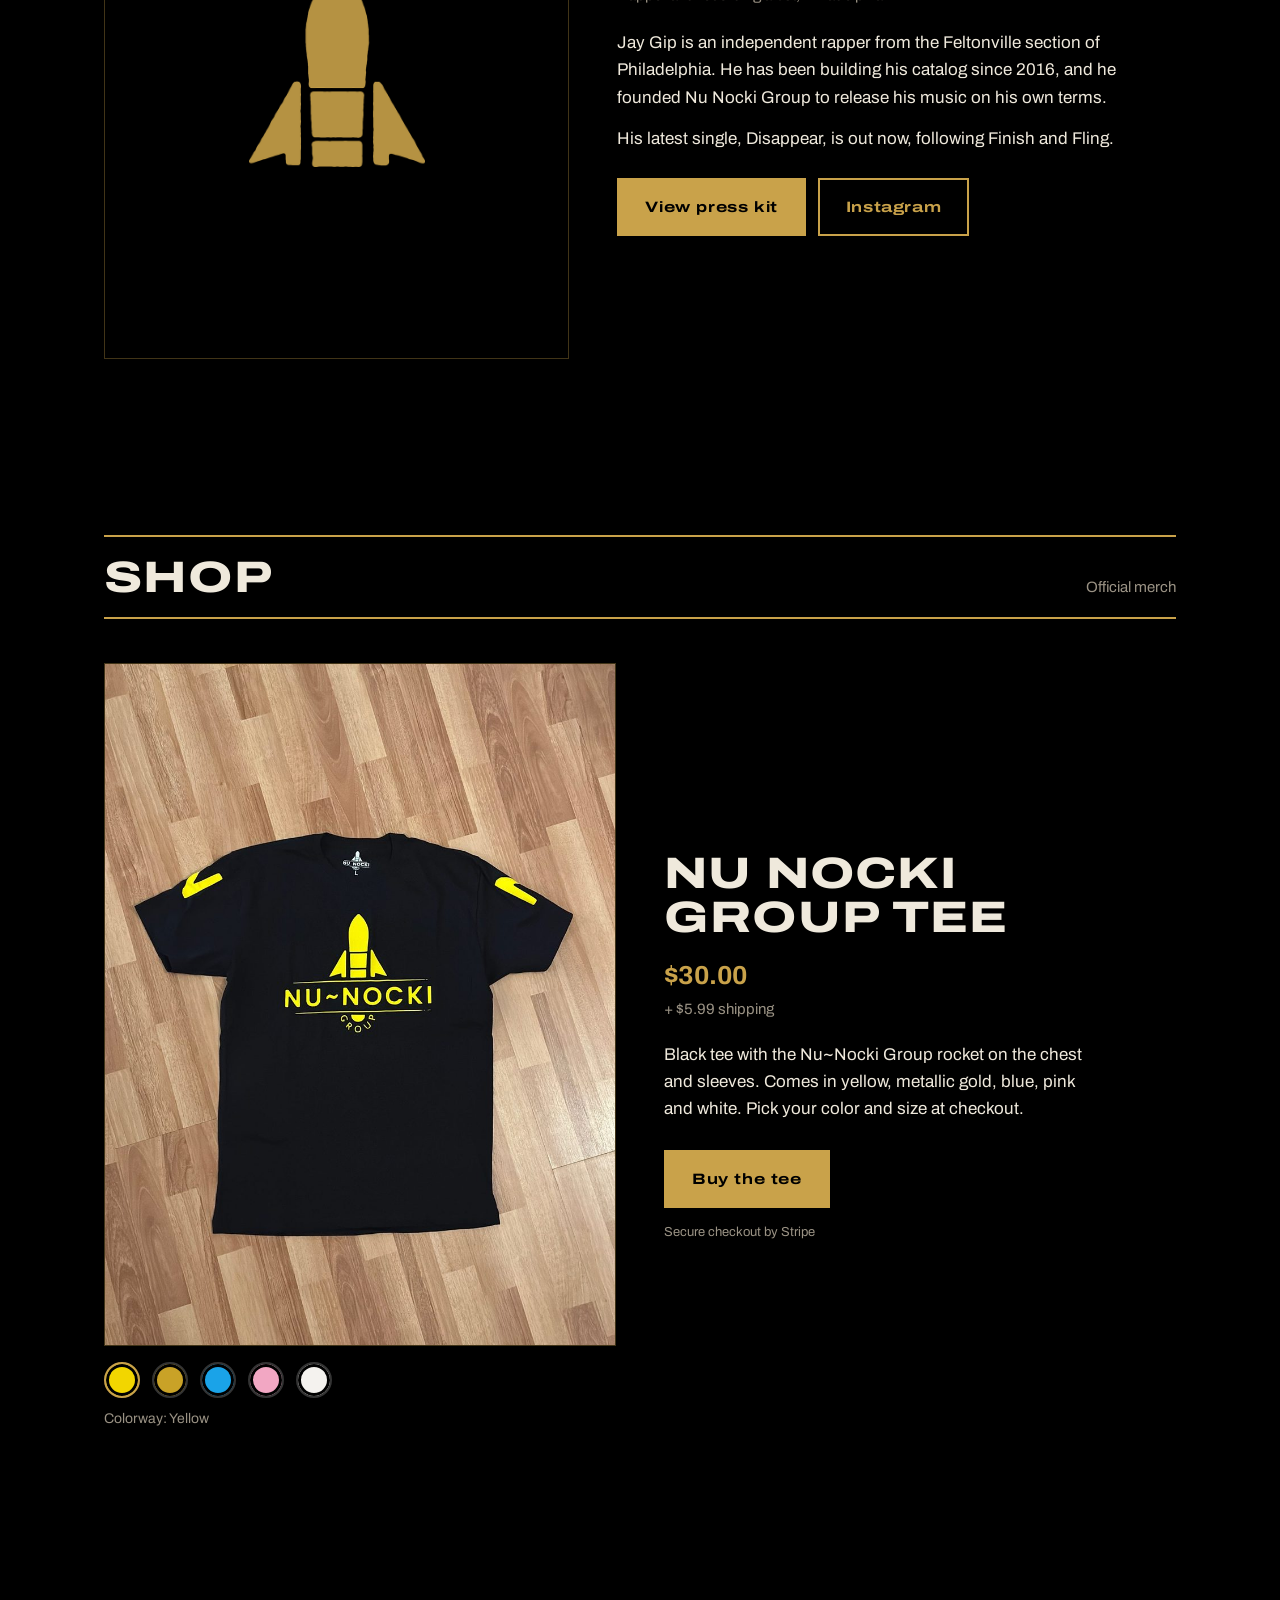
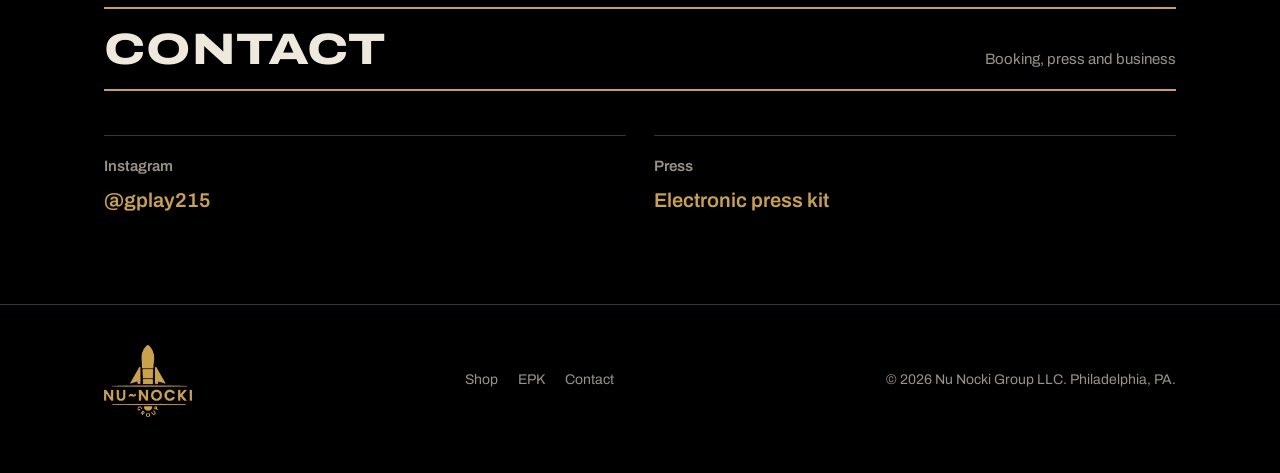
==== commit 0efa0ed3: "Add streaming links, full catalog and latest video Co-Authored-By: Claude Opus 5.5 <noreply@anthropi" ====
--- a/index.html
+++ b/index.html
@@ -46,7 +46,7 @@
       <img class="word" src="assets/wordmark-gold.png" alt="Nu~Nocki Group">
     </div>
     <h1 class="display">New music from Jay Gip</h1>
-    <p>Finish, Disappear and Fling are out now on Nu Nocki Group.</p>
+    <p>Disappear is out now, presented by Nu Nocki Group. Stream it everywhere.</p>
     <div class="ctas">
       <a class="btn" href="#music">Listen now</a>
       <a class="btn line" data-site="laylo" target="_blank" rel="noopener">Get drop alerts</a>
@@ -56,7 +56,7 @@
 
 <section id="music">
   <div class="wrap">
-    <div class="railed"><h2 class="display">Latest releases</h2><p>Out now</p></div>
+    <div class="railed"><h2 class="display">Music</h2><p>Stream on Spotify, Apple Music and YouTube</p></div>
     <div id="releaseList"></div>
     <div class="platforms" data-needs="spotify appleMusic youtube">
       <a class="btn line" data-site="spotify" target="_blank" rel="noopener">Spotify</a>
@@ -82,7 +82,7 @@
         <h3 class="display">Jay Gip</h3>
         <p class="sub">Rapper and recording artist, Philadelphia</p>
         <p>Jay Gip is an independent rapper from the Feltonville section of Philadelphia. He has been building his catalog since 2016, and he founded Nu Nocki Group to release his music on his own terms.</p>
-        <p>His latest singles, Finish, Disappear and Fling, are out now.</p>
+        <p>His latest single, Disappear, is out now, following Finish and Fling.</p>
         <div class="ctas">
           <a class="btn" href="epk.html">View press kit</a>
           <a class="btn line" data-site="instagram" target="_blank" rel="noopener">Instagram</a>
--- a/assets/site.css
+++ b/assets/site.css
@@ -122,9 +122,17 @@
 }
 .platforms{display:flex;flex-wrap:wrap;gap:12px;margin-top:36px;}
 
+.catalog-head{font-size:15px;font-weight:600;color:var(--smoke);margin:44px 0 6px;}
+.catalog{list-style:none;display:grid;grid-template-columns:repeat(auto-fill,minmax(250px,1fr));gap:0 32px;}
+.catalog li{display:flex;justify-content:space-between;gap:12px;padding:13px 0;border-bottom:1px solid var(--line);}
+.catalog a{color:var(--bone);font-weight:600;text-decoration:none;}
+.catalog a:hover{color:var(--gold);}
+.catalog span{color:var(--smoke);font-size:15px;}
+
 /* Videos */
 .videos{display:grid;grid-template-columns:repeat(auto-fill,minmax(320px,1fr));gap:28px;}
 @media (max-width:400px){.videos{grid-template-columns:1fr;}}
+.videos:has(> .video:only-child){grid-template-columns:minmax(0,820px);}
 .video button{
   position:relative;display:block;width:100%;aspect-ratio:16/9;padding:0;border:1px solid var(--line);
   background:#000 center/cover no-repeat;cursor:pointer;
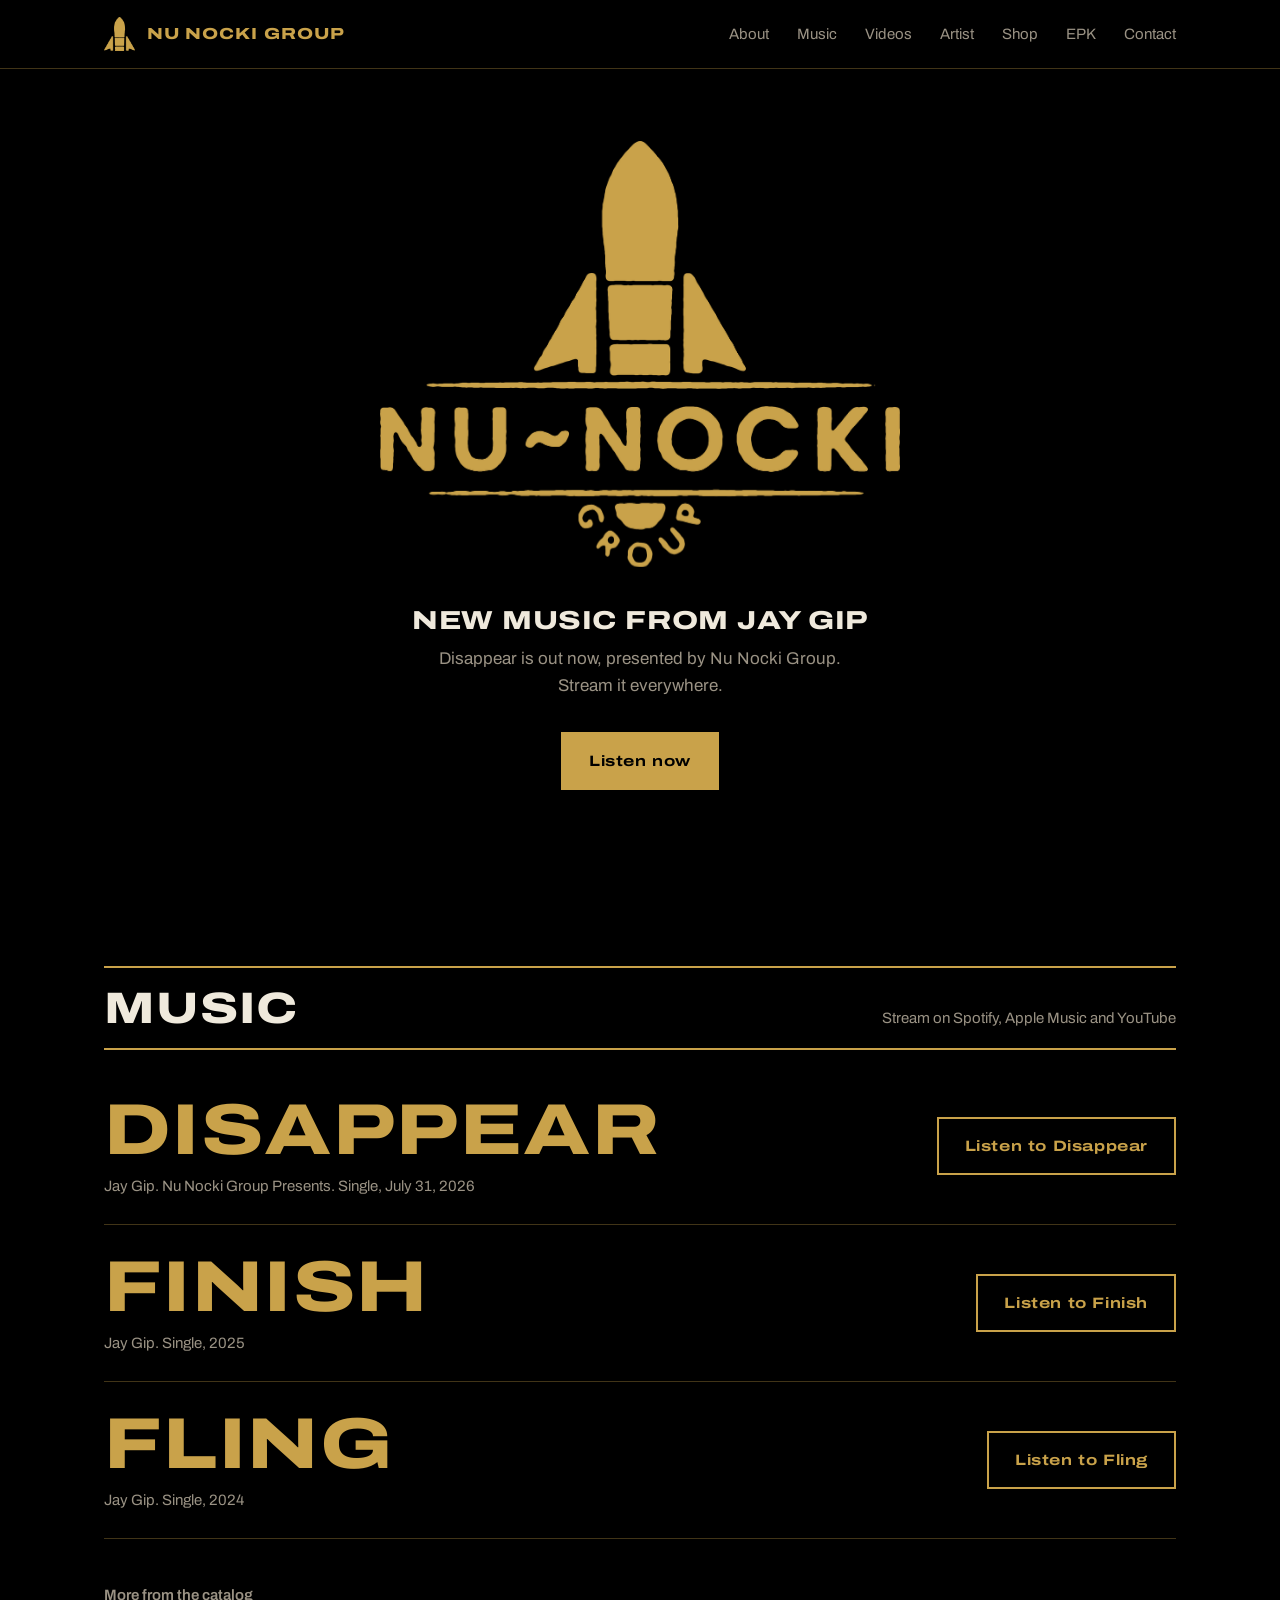
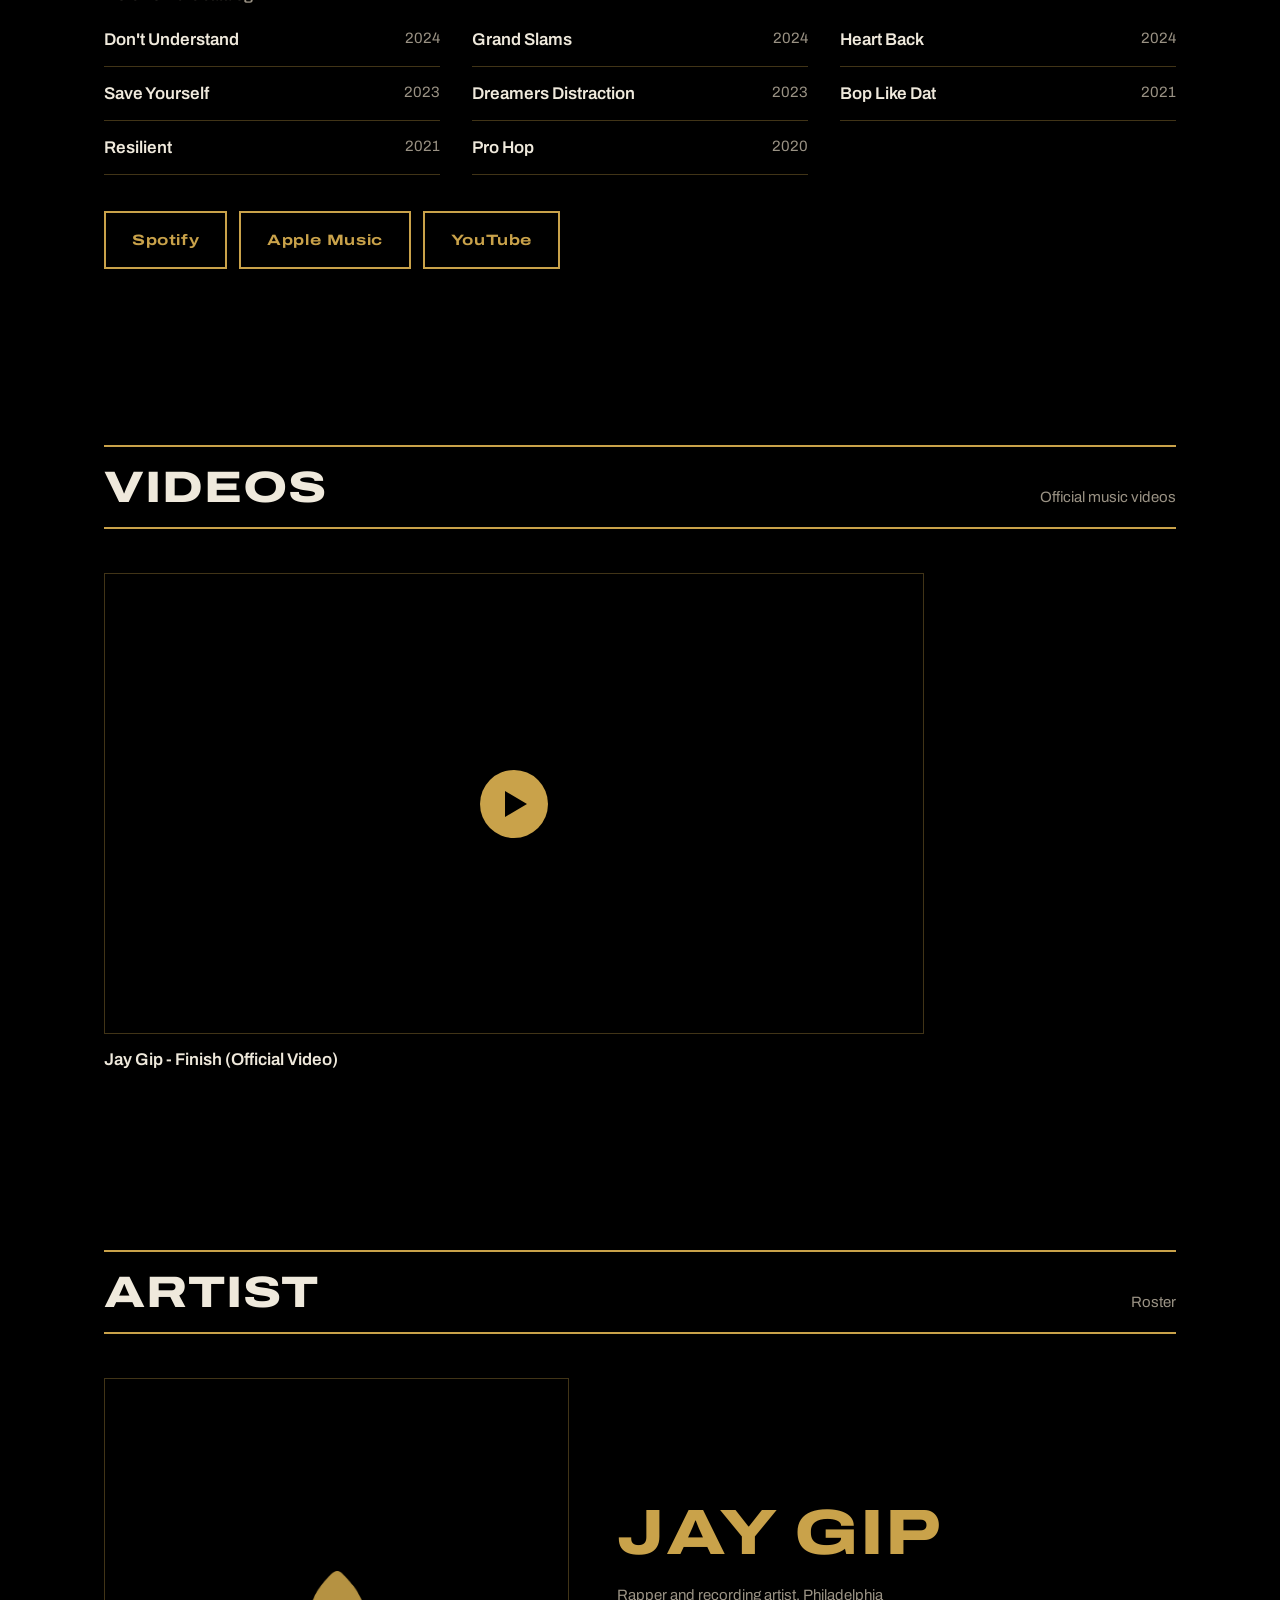
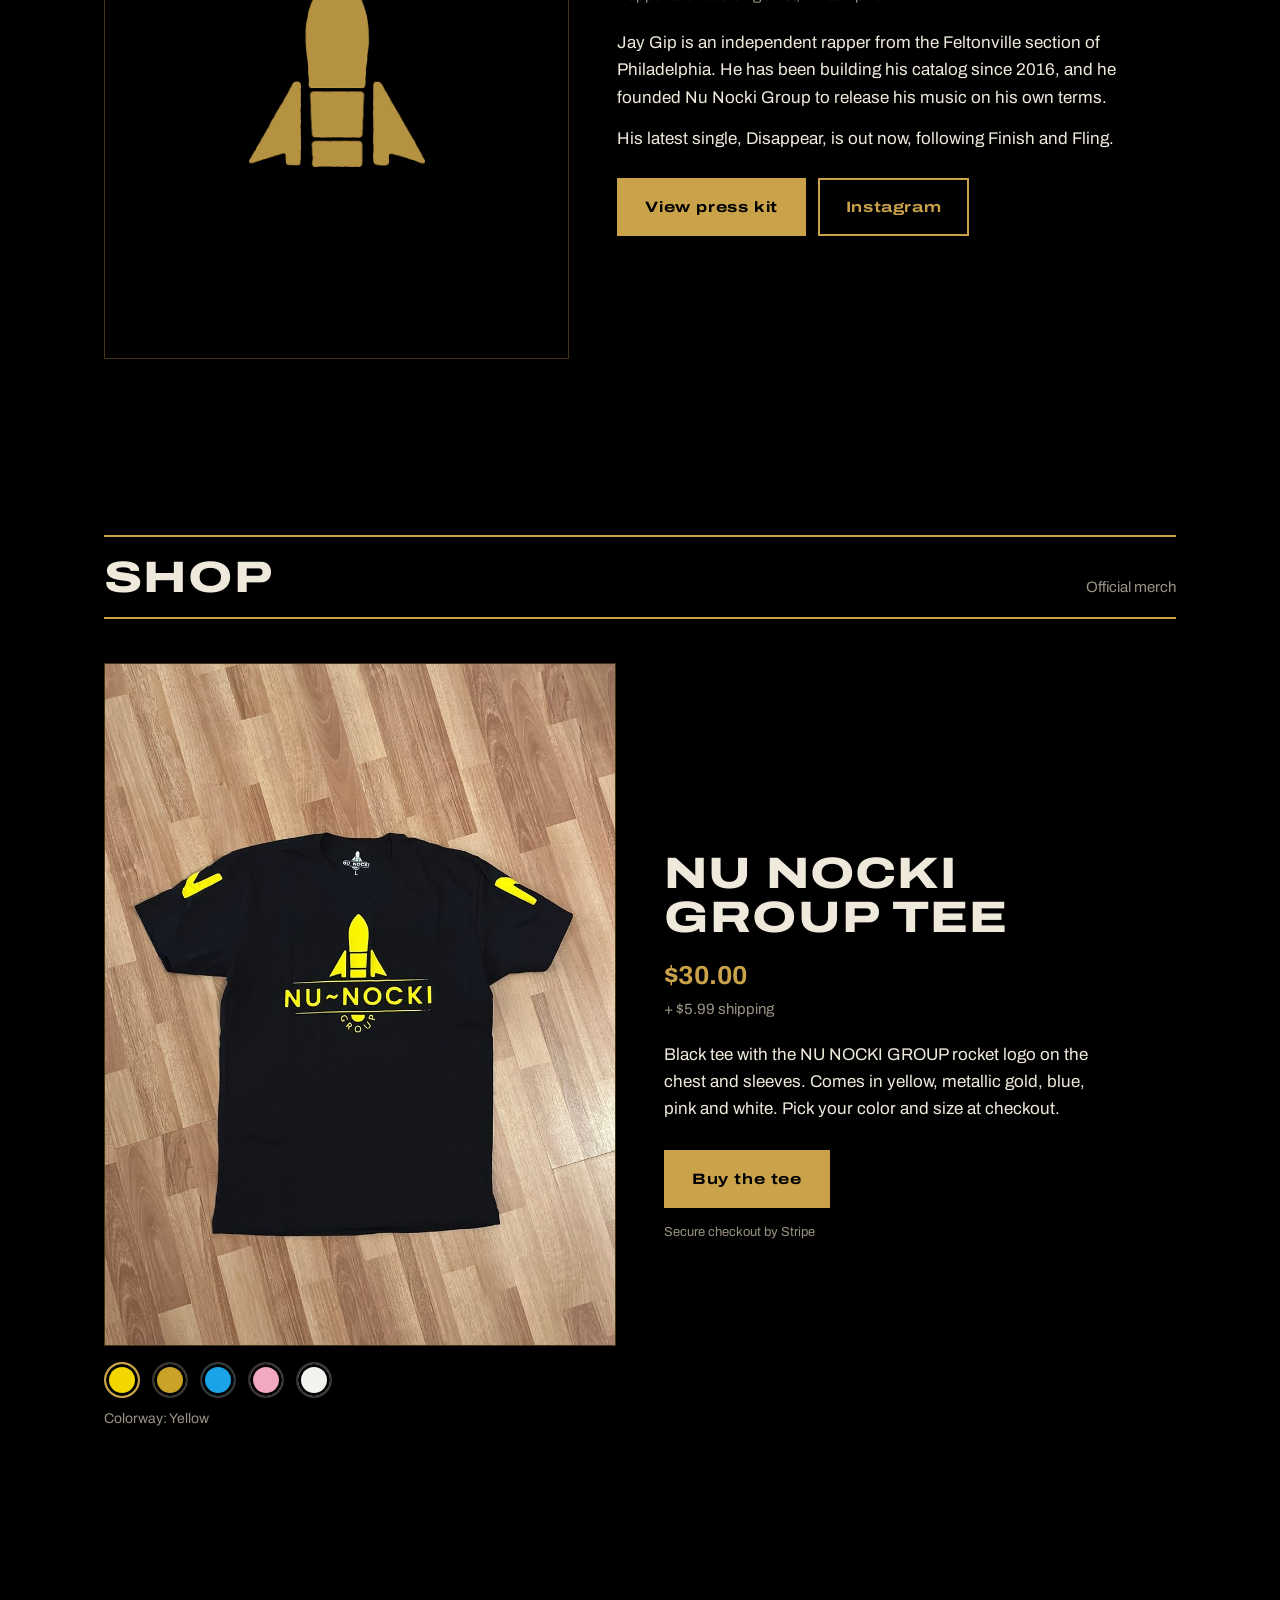
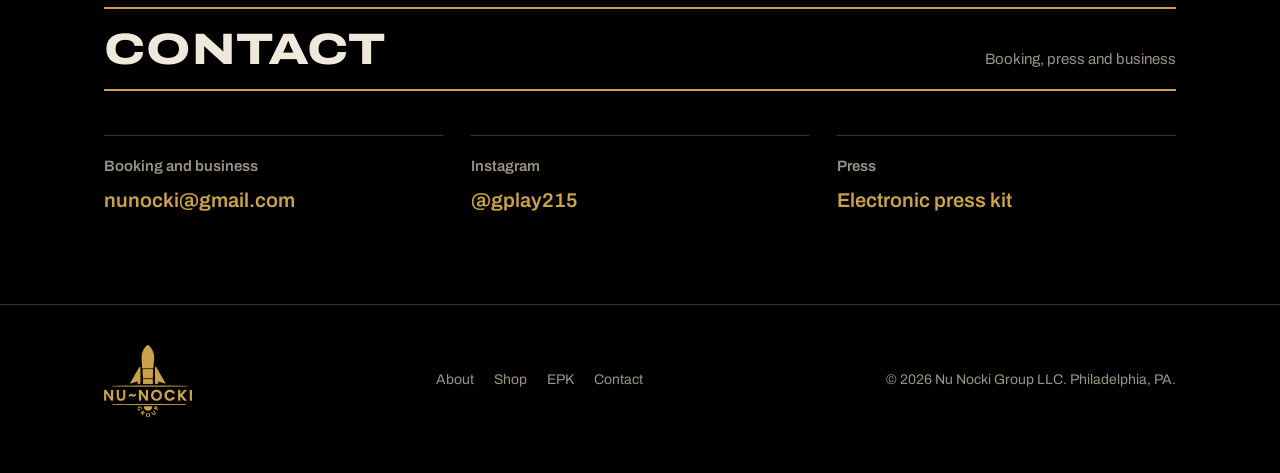
==== commit b19d54a2: "Add About page for label services; show name as NU NOCKI GROUP without tilde Co-Authored-By: Claude " ====
--- a/index.html
+++ b/index.html
@@ -22,10 +22,11 @@
   <div class="wrap nav">
     <a class="brand" href="#top" aria-label="Nu Nocki Group home">
       <img src="assets/rocket-gold.png" alt="">
-      <span>NU~NOCKI GROUP</span>
+      <span>NU NOCKI GROUP</span>
     </a>
     <button class="menu-btn" type="button" aria-expanded="false" aria-controls="navlinks">Menu</button>
     <nav class="navlinks" id="navlinks">
+      <a href="about.html">About</a>
       <a href="#music">Music</a>
       <a href="#videos">Videos</a>
       <a href="#artist">Artist</a>
@@ -43,7 +44,7 @@
   <div class="wrap">
     <div class="lockup">
       <img class="rocket" src="assets/rocket-hero.png" alt="">
-      <img class="word" src="assets/wordmark-gold.png" alt="Nu~Nocki Group">
+      <img class="word" src="assets/wordmark-gold.png" alt="NU NOCKI GROUP logo">
     </div>
     <h1 class="display">New music from Jay Gip</h1>
     <p>Disappear is out now, presented by Nu Nocki Group. Stream it everywhere.</p>
@@ -113,7 +114,7 @@
         <h3 class="display">Nu Nocki Group Tee</h3>
         <div class="price">$30.00</div>
         <div class="ship">+ $5.99 shipping</div>
-        <p class="desc">Black tee with the Nu~Nocki Group rocket on the chest and sleeves. Comes in yellow, metallic gold, blue, pink and white. Pick your color and size at checkout.</p>
+        <p class="desc">Black tee with the NU NOCKI GROUP rocket logo on the chest and sleeves. Comes in yellow, metallic gold, blue, pink and white. Pick your color and size at checkout.</p>
         <a class="btn" href="https://buy.stripe.com/9B6eVeaRZdkNbvOcCH0x200" target="_blank" rel="noopener">Buy the tee</a>
         <span class="secure">Secure checkout by Stripe</span>
       </div>
@@ -147,8 +148,8 @@
 
 <footer>
   <div class="wrap">
-    <img src="assets/logo-gold.png" alt="Nu~Nocki Group">
-    <nav><a href="#shop">Shop</a><a href="epk.html">EPK</a><a href="#contact">Contact</a></nav>
+    <img src="assets/logo-gold.png" alt="NU NOCKI GROUP logo">
+    <nav><a href="about.html">About</a><a href="#shop">Shop</a><a href="epk.html">EPK</a><a href="#contact">Contact</a></nav>
     <p>&copy; <span id="year">2026</span> Nu Nocki Group LLC. Philadelphia, PA.</p>
   </div>
 </footer>
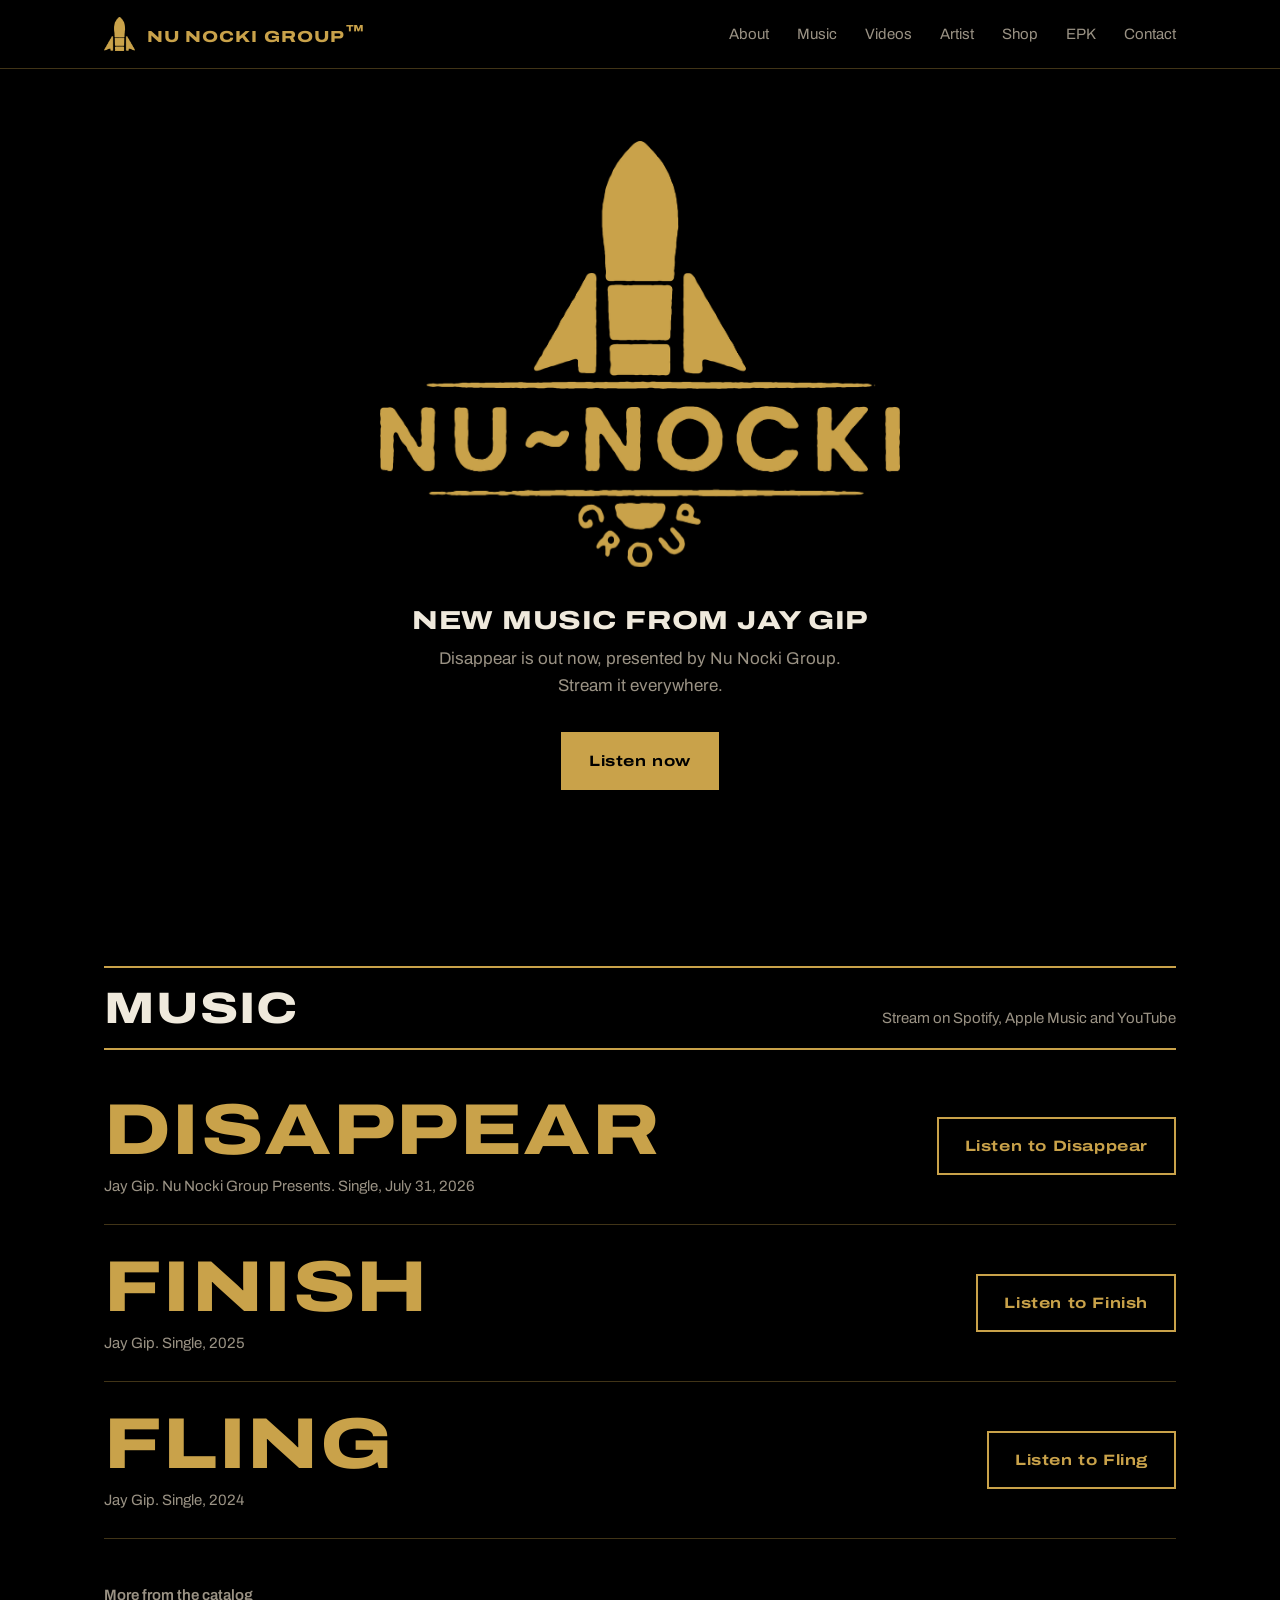
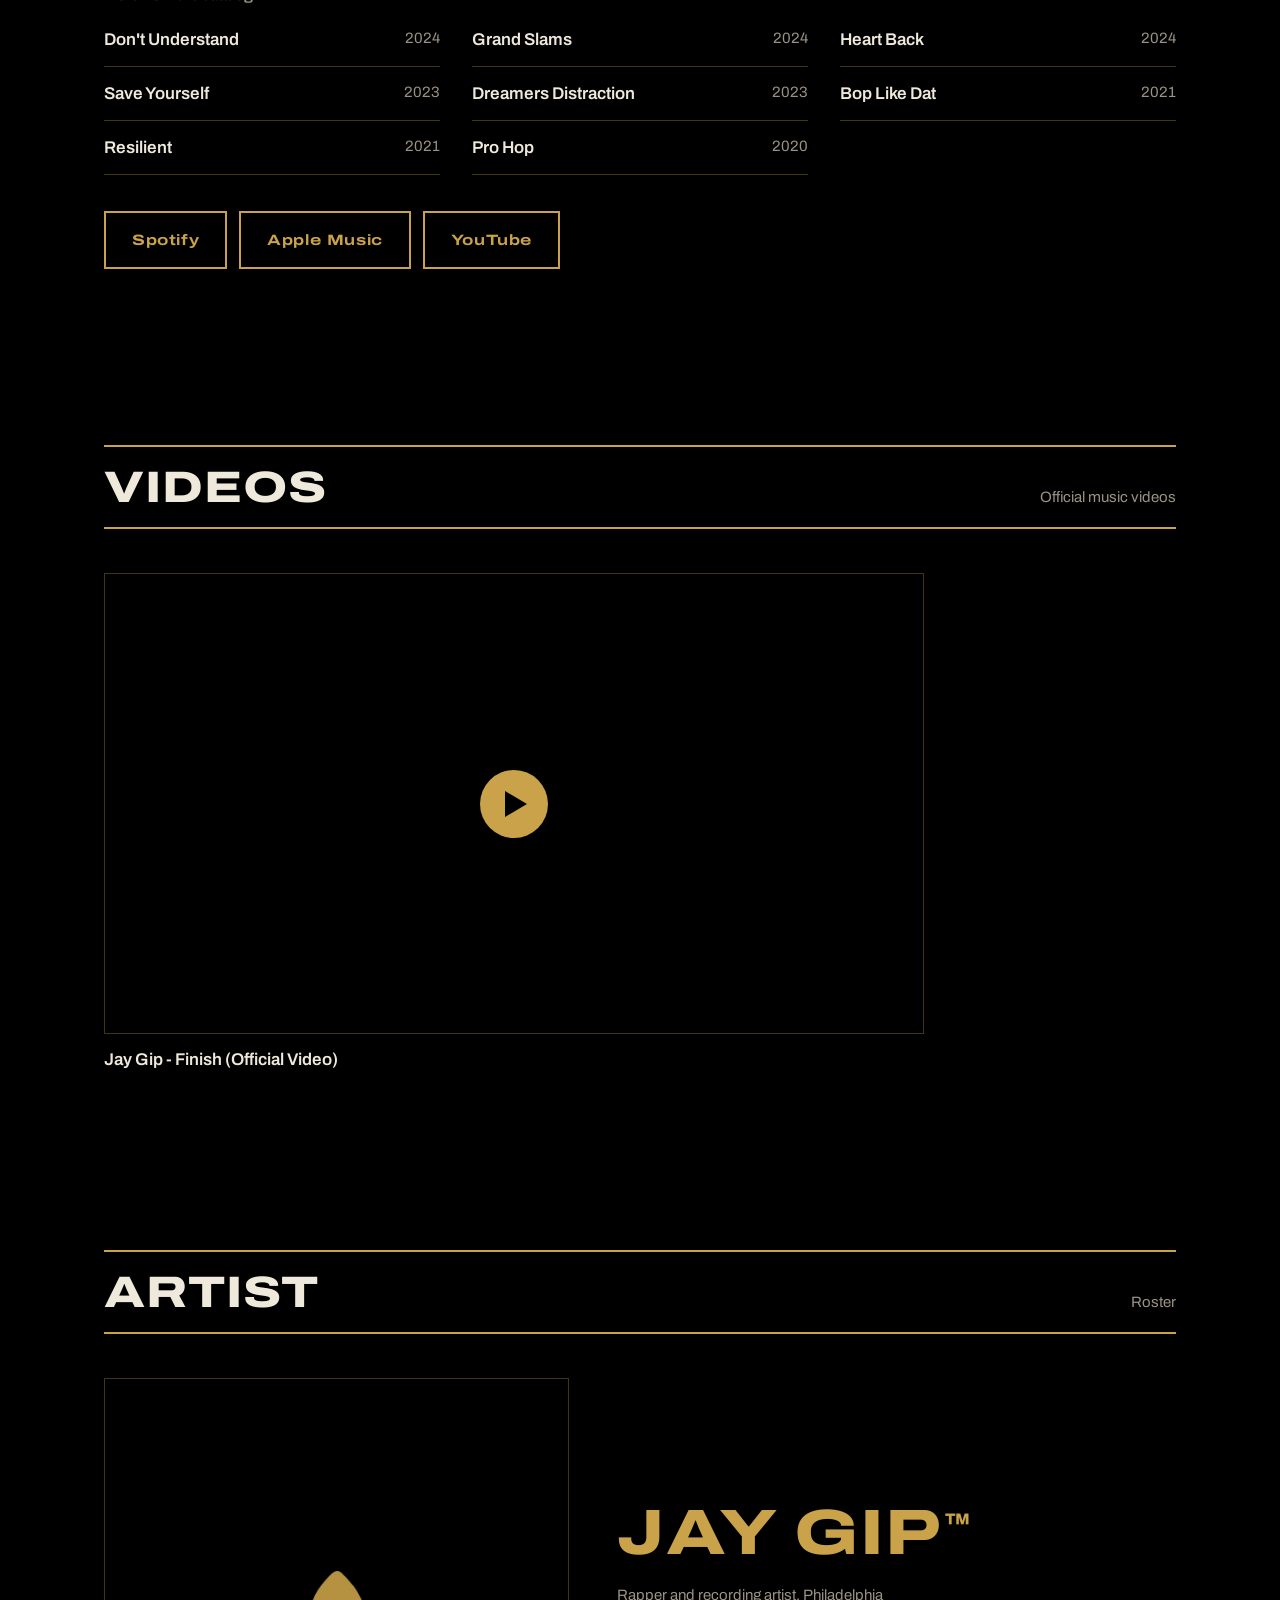
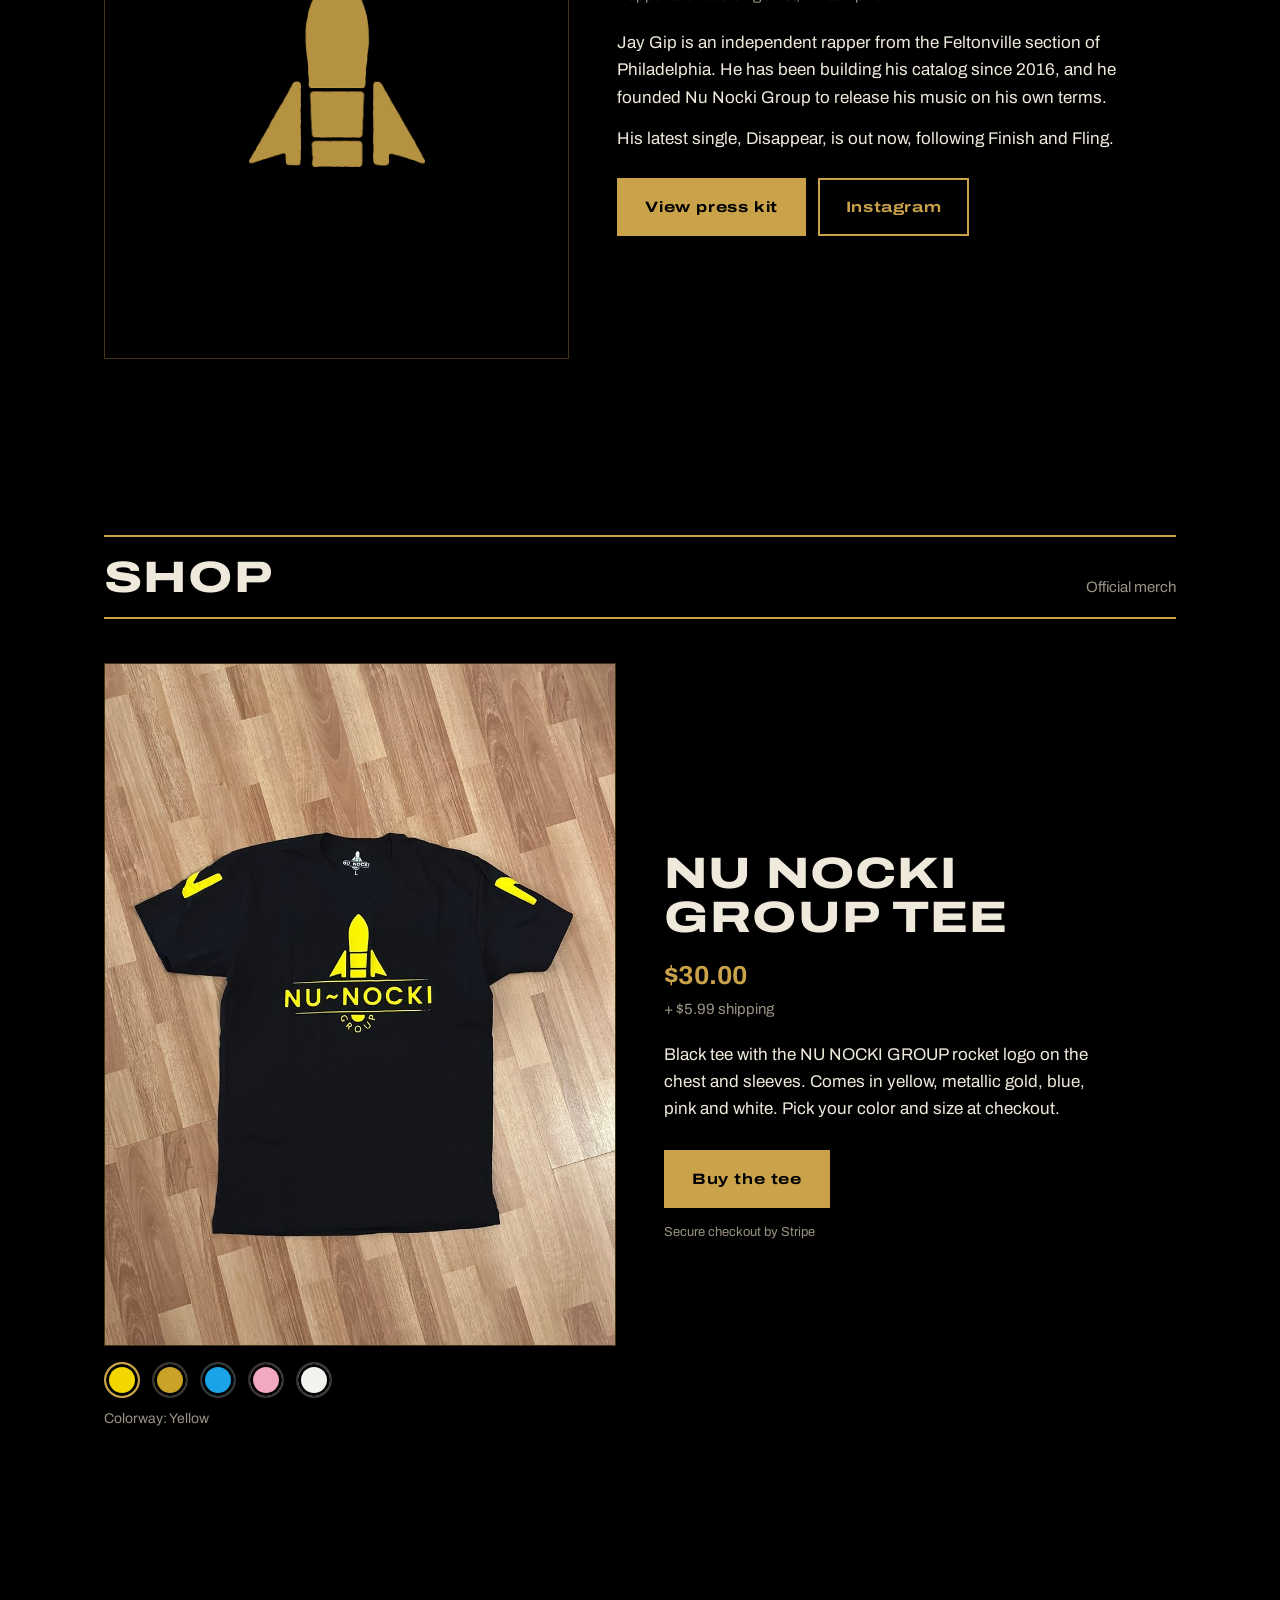
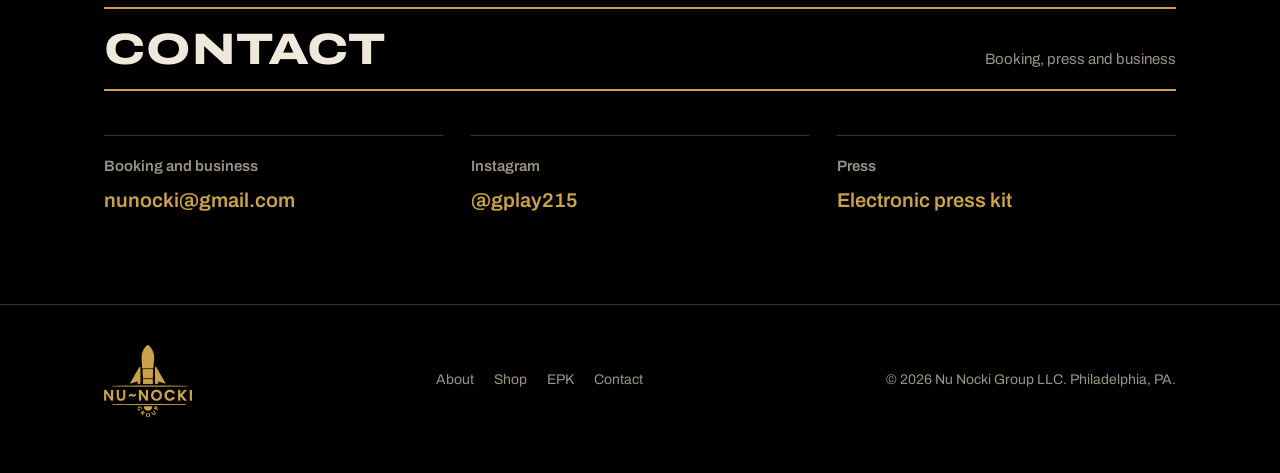
==== commit 7363435e: "Add TM symbol to NU NOCKI GROUP and JAY GIP Co-Authored-By: Claude Opus 5.5 <noreply@anthropic.com> " ====
--- a/index.html
+++ b/index.html
@@ -22,7 +22,7 @@
   <div class="wrap nav">
     <a class="brand" href="#top" aria-label="Nu Nocki Group home">
       <img src="assets/rocket-gold.png" alt="">
-      <span>NU NOCKI GROUP</span>
+      <span>NU NOCKI GROUP<span class="tm">™</span></span>
     </a>
     <button class="menu-btn" type="button" aria-expanded="false" aria-controls="navlinks">Menu</button>
     <nav class="navlinks" id="navlinks">
@@ -80,7 +80,7 @@
     <div class="artist">
       <div class="photo"><img class="mark" src="assets/rocket-gold.png" alt=""></div>
       <div>
-        <h3 class="display">Jay Gip</h3>
+        <h3 class="display">Jay Gip<span class="tm">™</span></h3>
         <p class="sub">Rapper and recording artist, Philadelphia</p>
         <p>Jay Gip is an independent rapper from the Feltonville section of Philadelphia. He has been building his catalog since 2016, and he founded Nu Nocki Group to release his music on his own terms.</p>
         <p>His latest single, Disappear, is out now, following Finish and Fling.</p>
--- a/assets/site.css
+++ b/assets/site.css
@@ -215,3 +215,5 @@
   header,.no-print,.video button::after{display:none !important;}
   section{padding:24px 0;}
 }
+
+.tm{font-size:.42em;vertical-align:super;letter-spacing:0;margin-left:.08em;font-stretch:100%;}
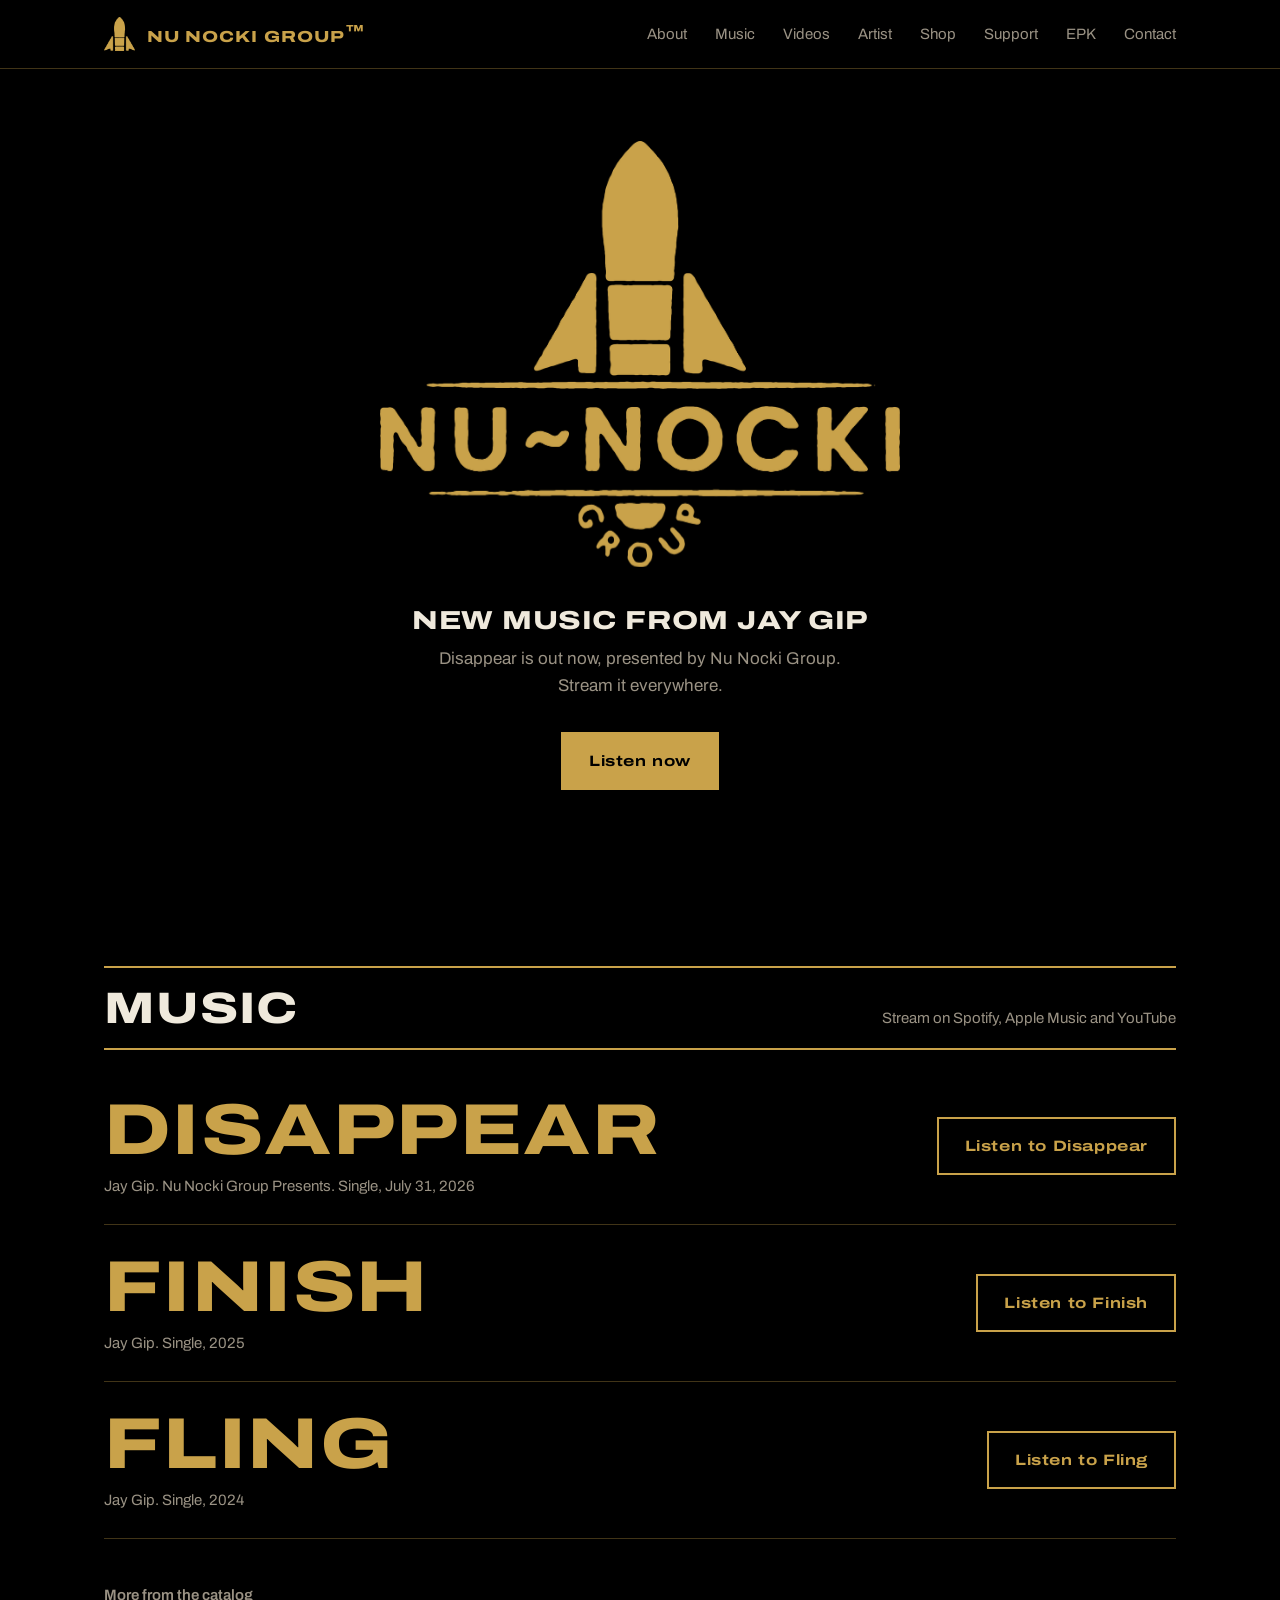
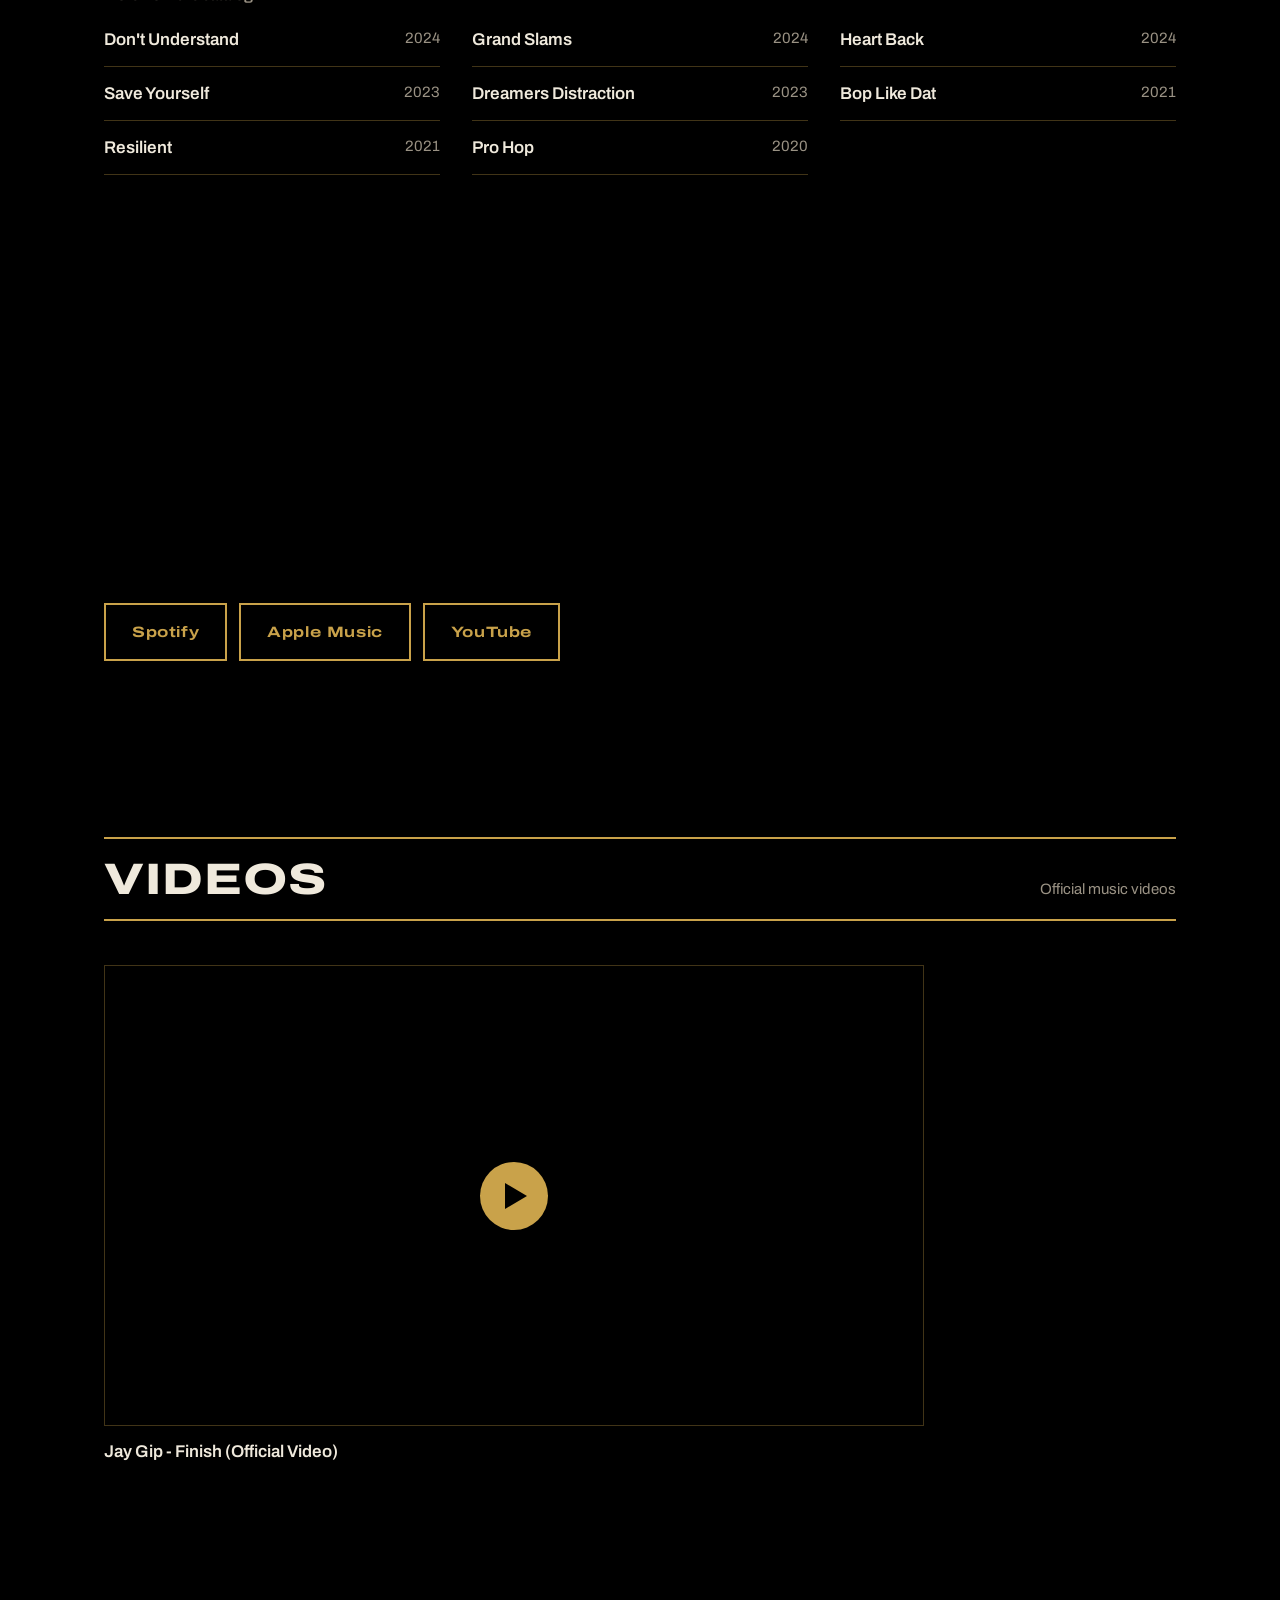
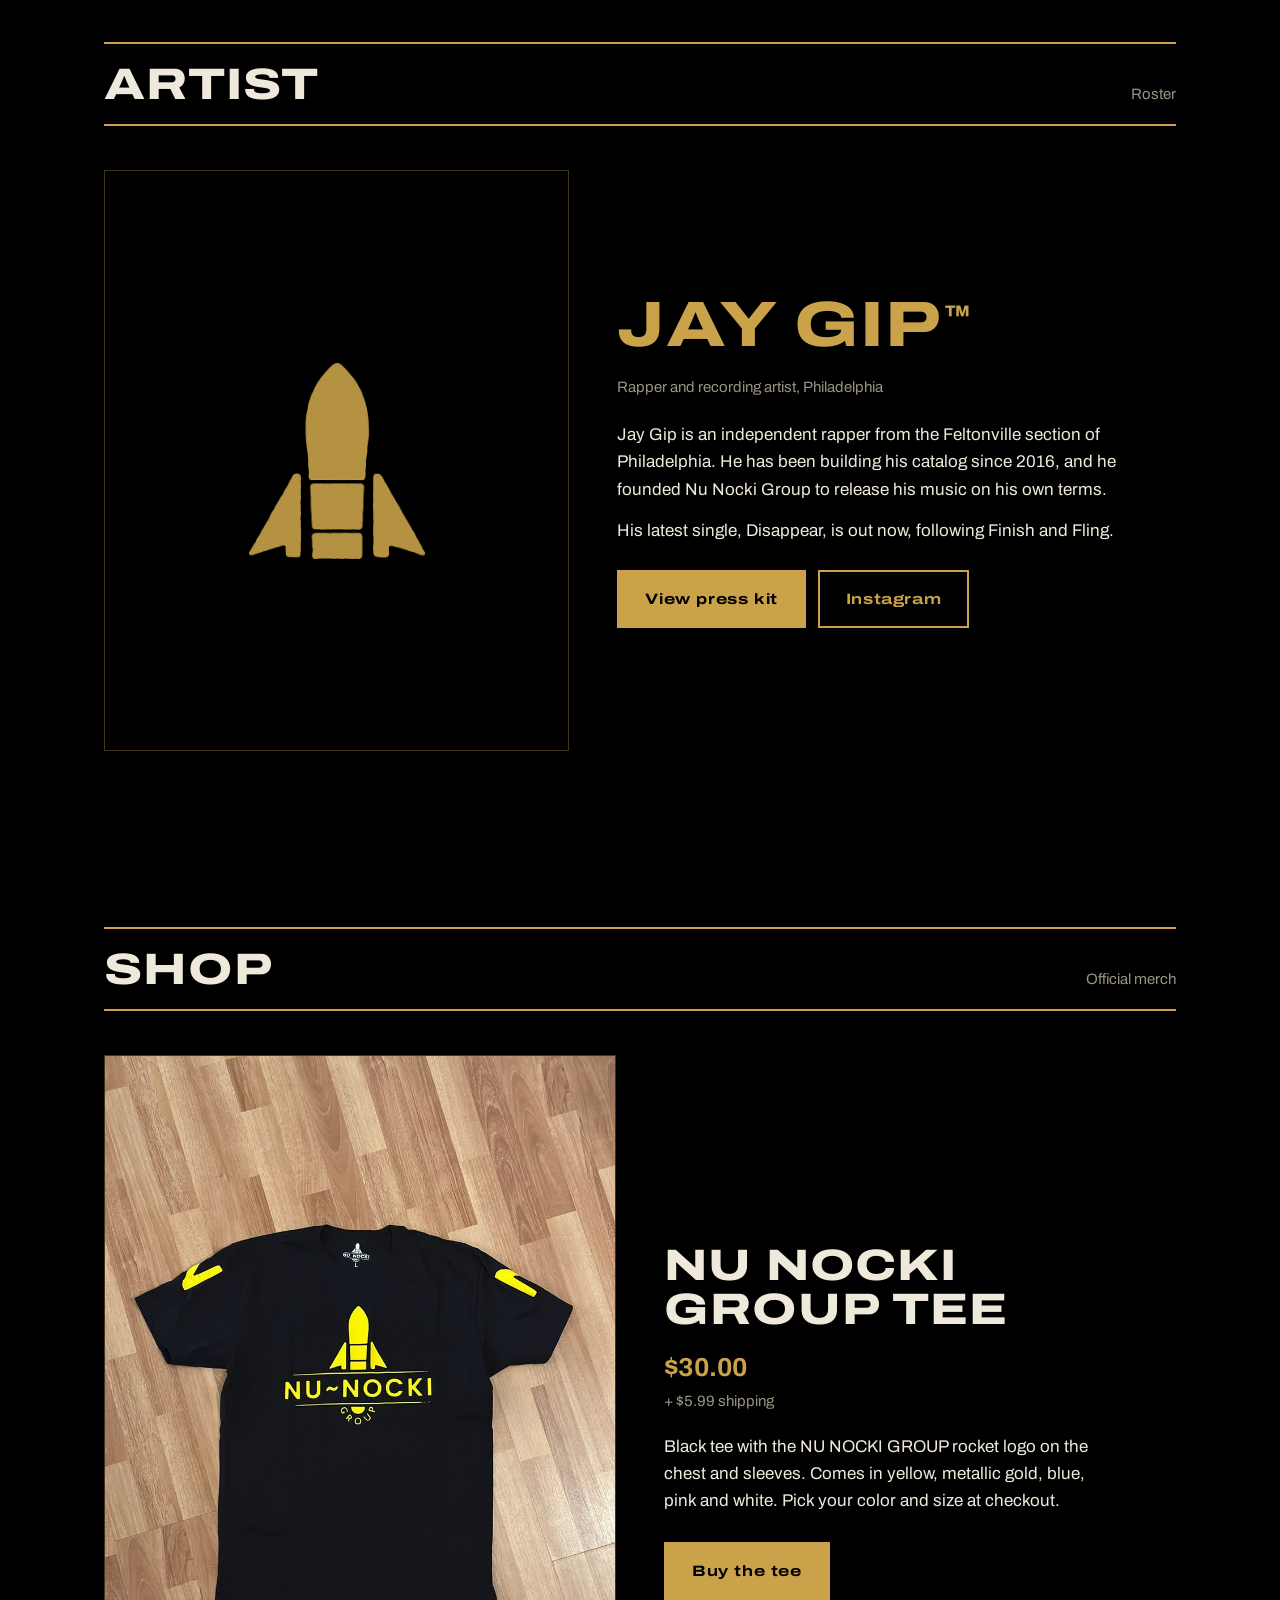
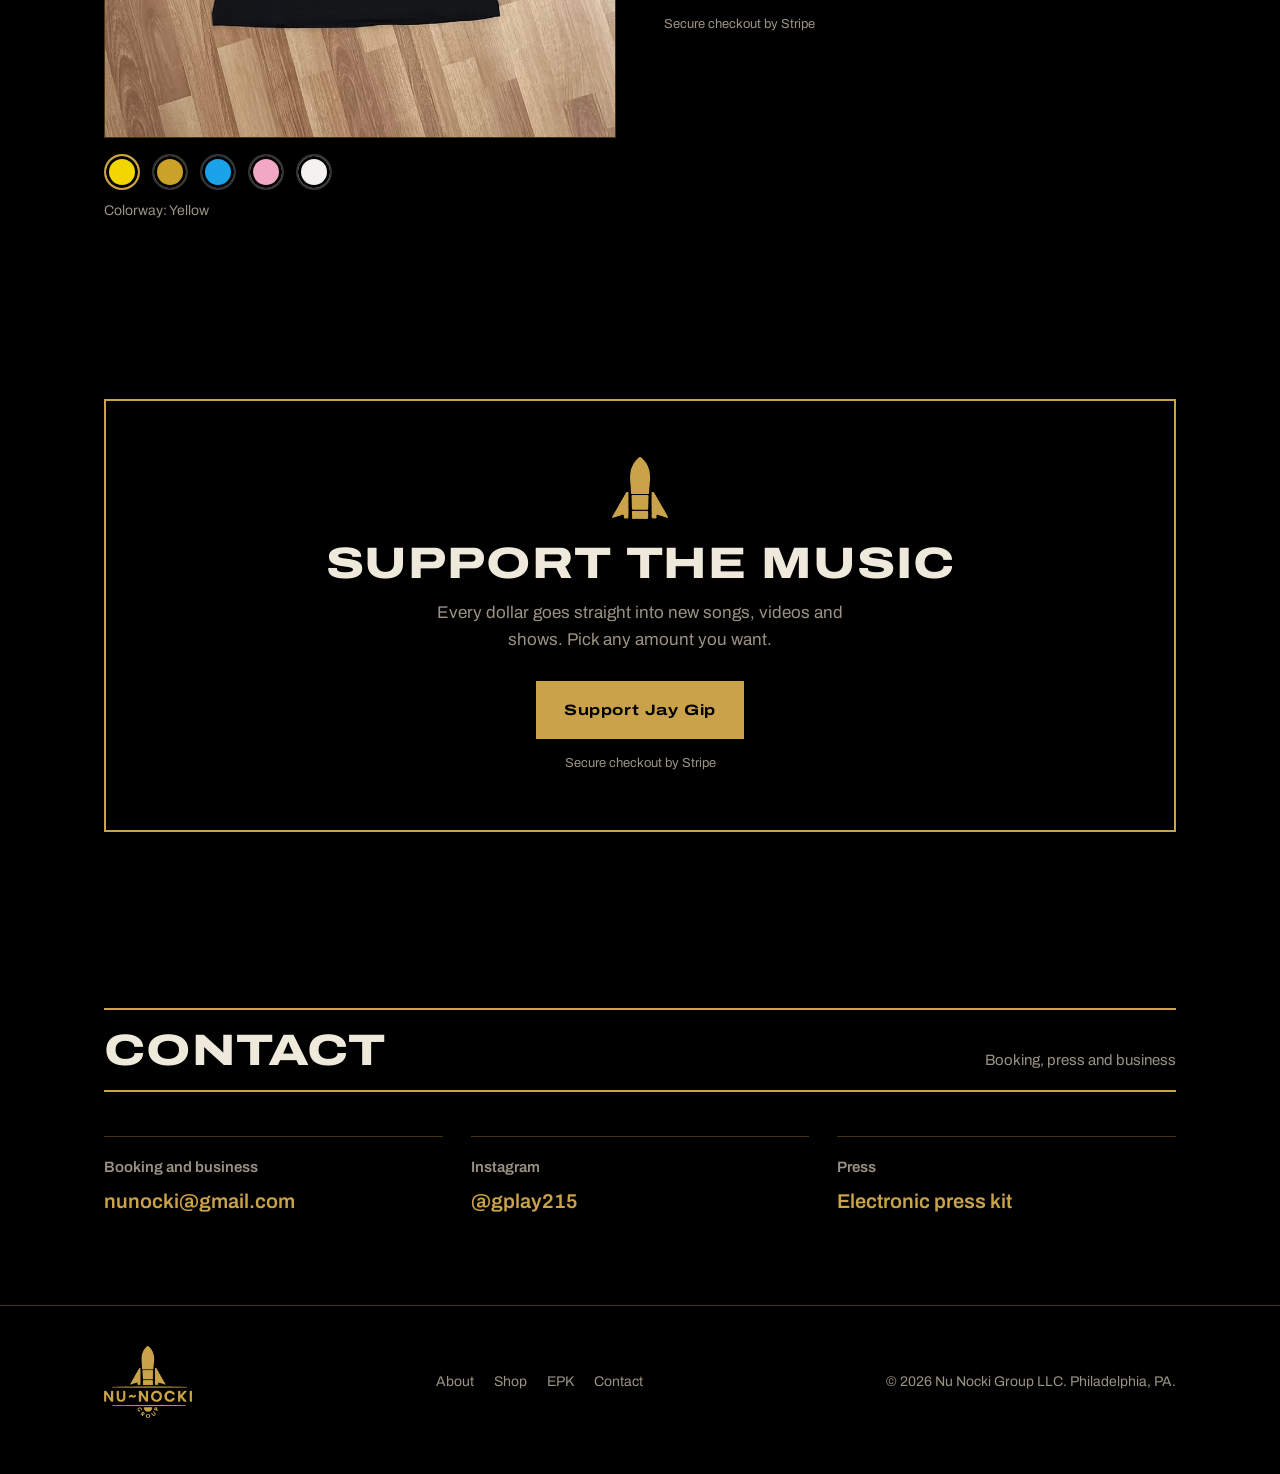
==== commit 6faddc04: "Add Support button (Stripe, pay what you want) and Spotify player Co-Authored-By: Claude Opus 5.5 <n" ====
--- a/index.html
+++ b/index.html
@@ -31,6 +31,7 @@
       <a href="#videos">Videos</a>
       <a href="#artist">Artist</a>
       <a href="#shop">Shop</a>
+      <a href="#support">Support</a>
       <a href="#join">Drop alerts</a>
       <a href="epk.html">EPK</a>
       <a href="#contact">Contact</a>
@@ -59,6 +60,7 @@
   <div class="wrap">
     <div class="railed"><h2 class="display">Music</h2><p>Stream on Spotify, Apple Music and YouTube</p></div>
     <div id="releaseList"></div>
+    <div class="player" id="spotifyPlayer"></div>
     <div class="platforms" data-needs="spotify appleMusic youtube">
       <a class="btn line" data-site="spotify" target="_blank" rel="noopener">Spotify</a>
       <a class="btn line" data-site="appleMusic" target="_blank" rel="noopener">Apple Music</a>
@@ -122,6 +124,18 @@
   </div>
 </section>
 
+<section id="support" data-needs="support">
+  <div class="wrap">
+    <div class="join">
+      <img src="assets/rocket-gold.png" alt="">
+      <h2 class="display">Support the music</h2>
+      <p>Every dollar goes straight into new songs, videos and shows. Pick any amount you want.</p>
+      <a class="btn" data-site="support" target="_blank" rel="noopener">Support Jay Gip</a>
+      <span class="secure">Secure checkout by Stripe</span>
+    </div>
+  </div>
+</section>
+
 <section id="join" data-needs="laylo">
   <div class="wrap">
     <div class="join">
--- a/assets/site.css
+++ b/assets/site.css
@@ -128,6 +128,9 @@
 .catalog a{color:var(--bone);font-weight:600;text-decoration:none;}
 .catalog a:hover{color:var(--gold);}
 .catalog span{color:var(--smoke);font-size:15px;}
+
+.player{margin-top:40px;}
+.player iframe{display:block;border-radius:12px;max-width:820px;}
 
 /* Videos */
 .videos{display:grid;grid-template-columns:repeat(auto-fill,minmax(320px,1fr));gap:28px;}
